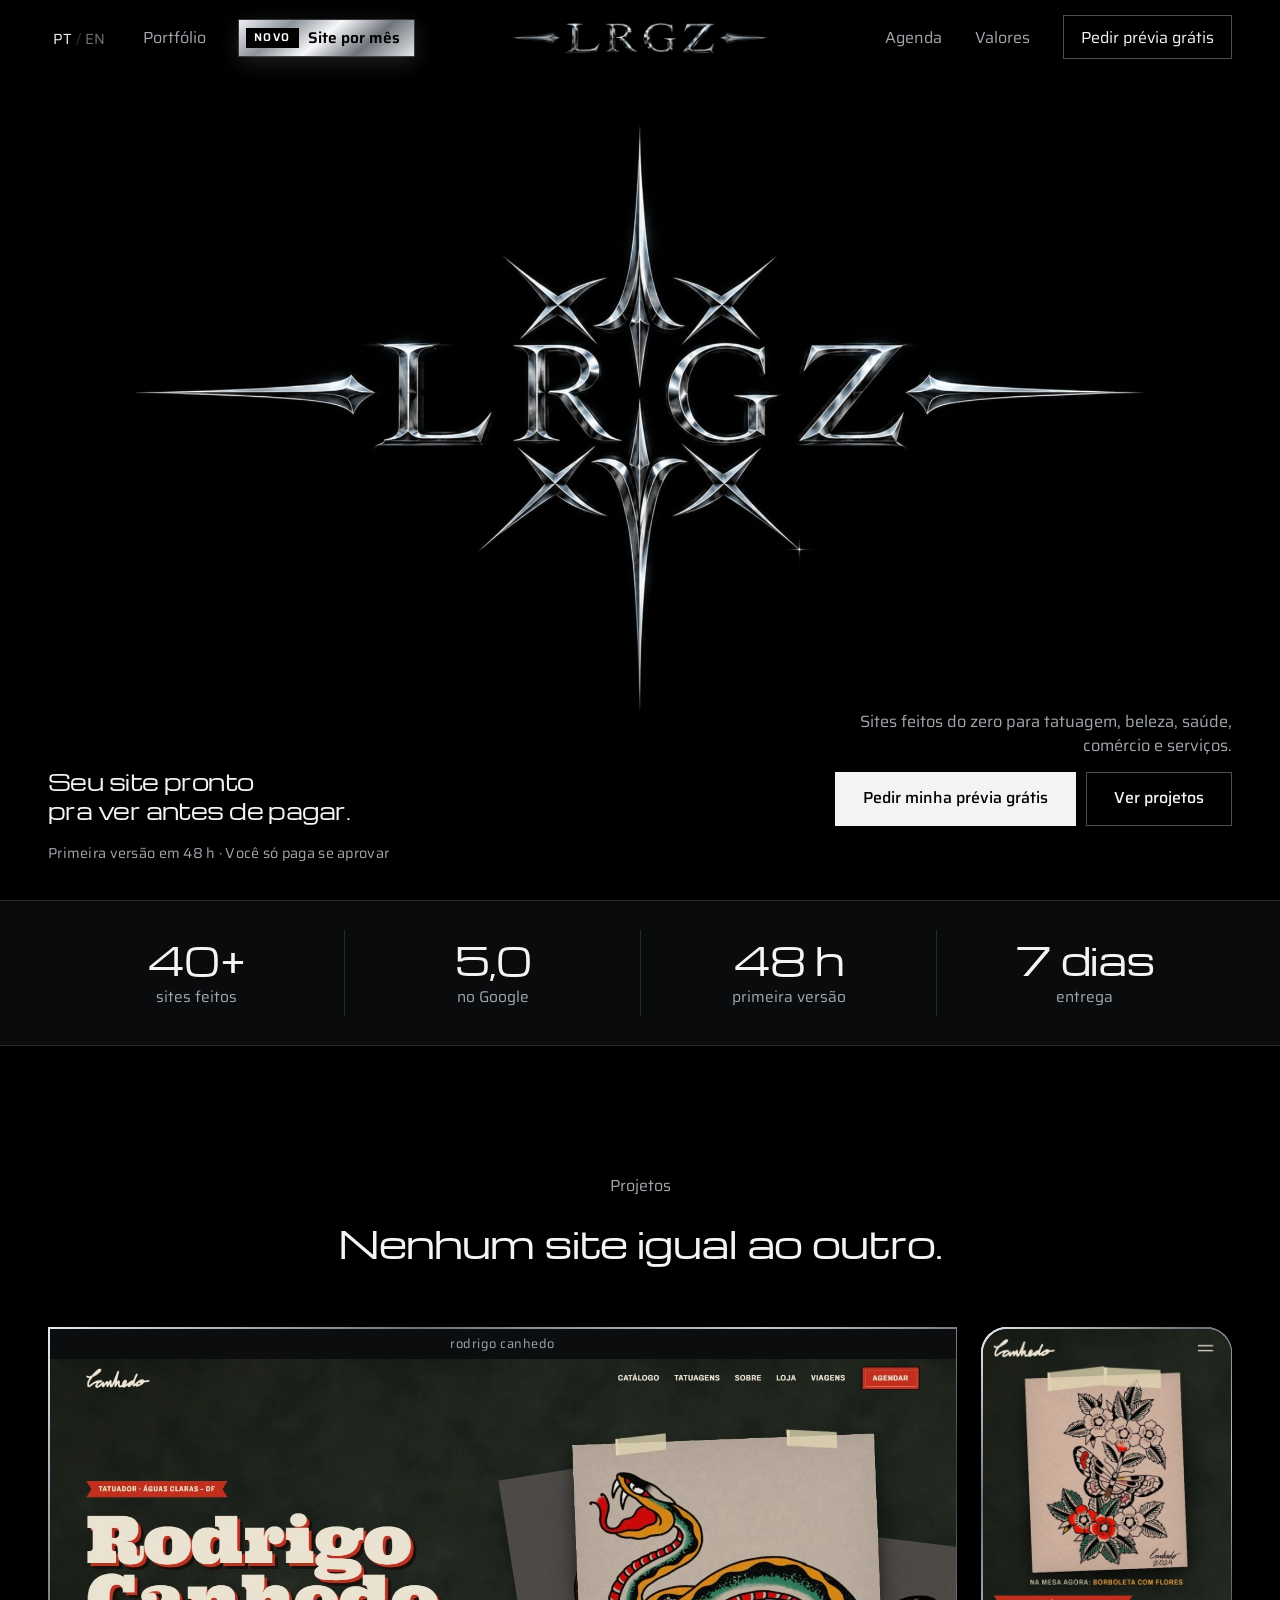
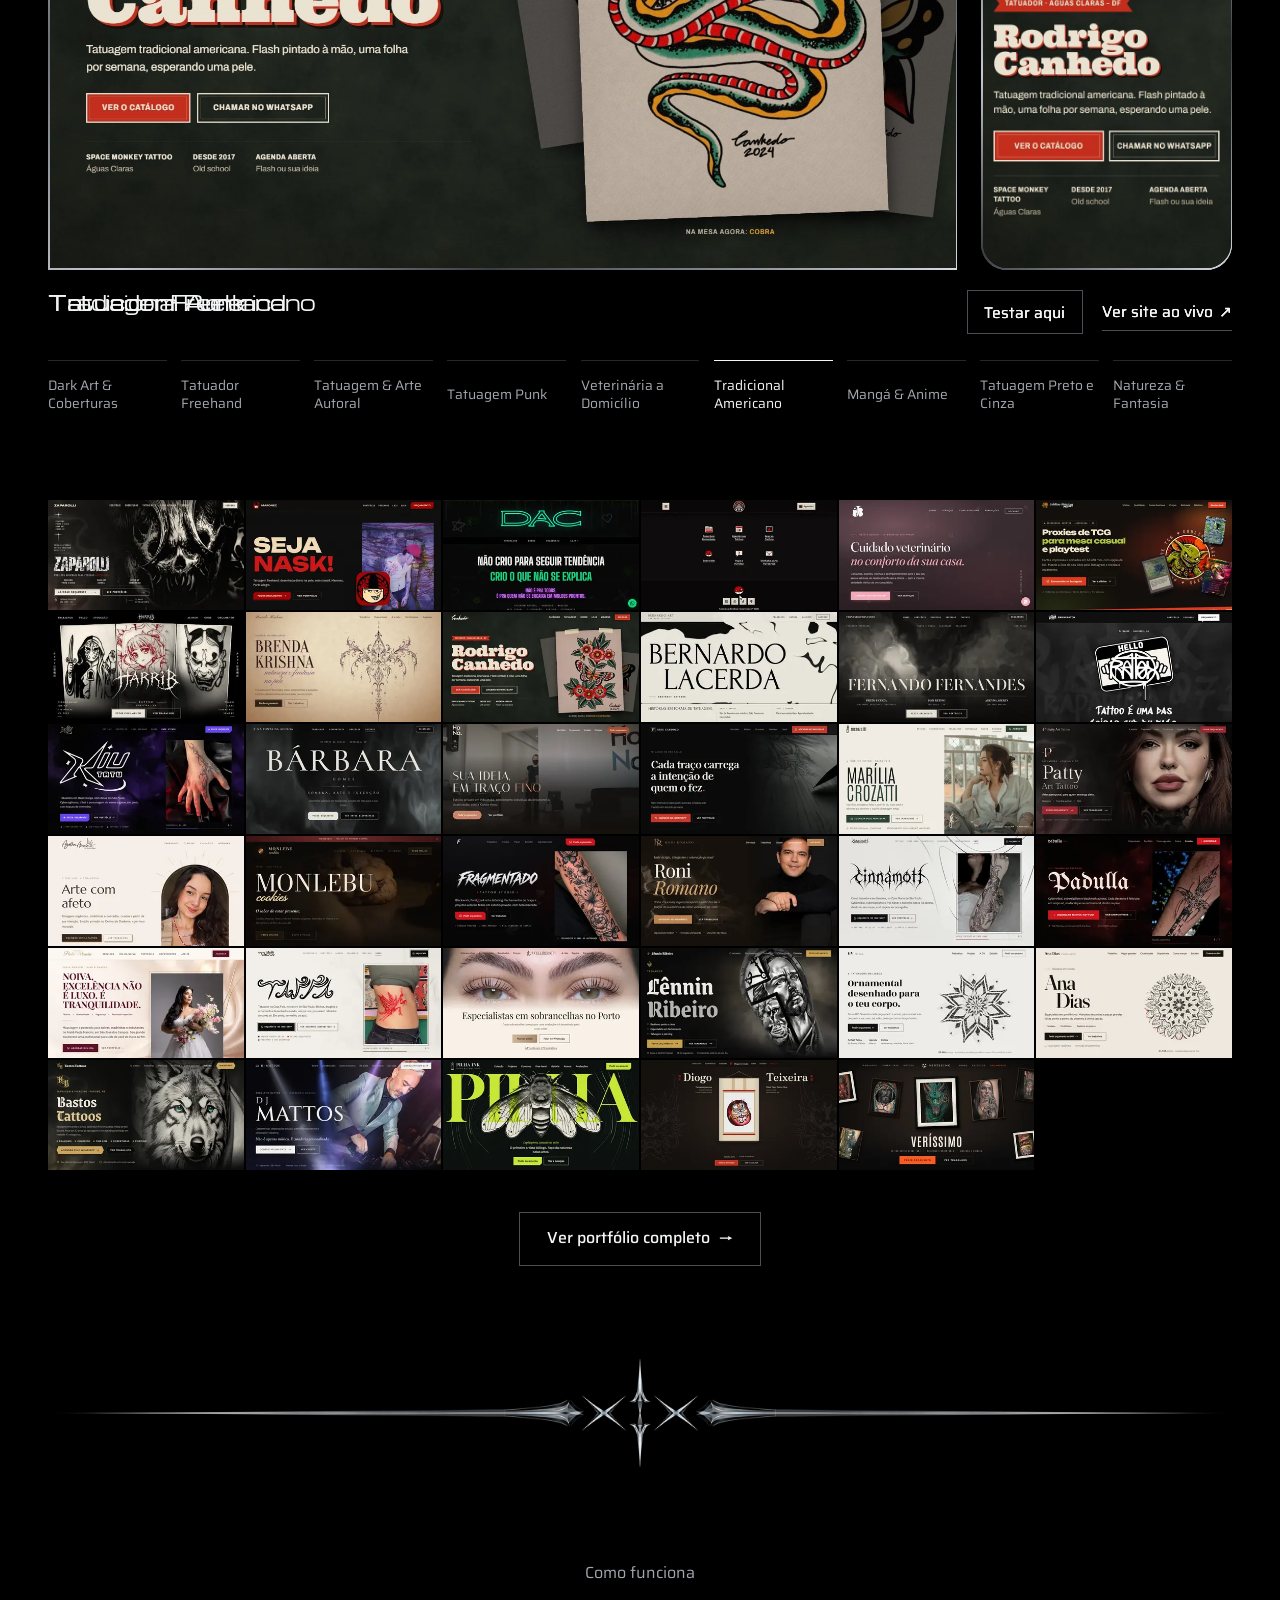
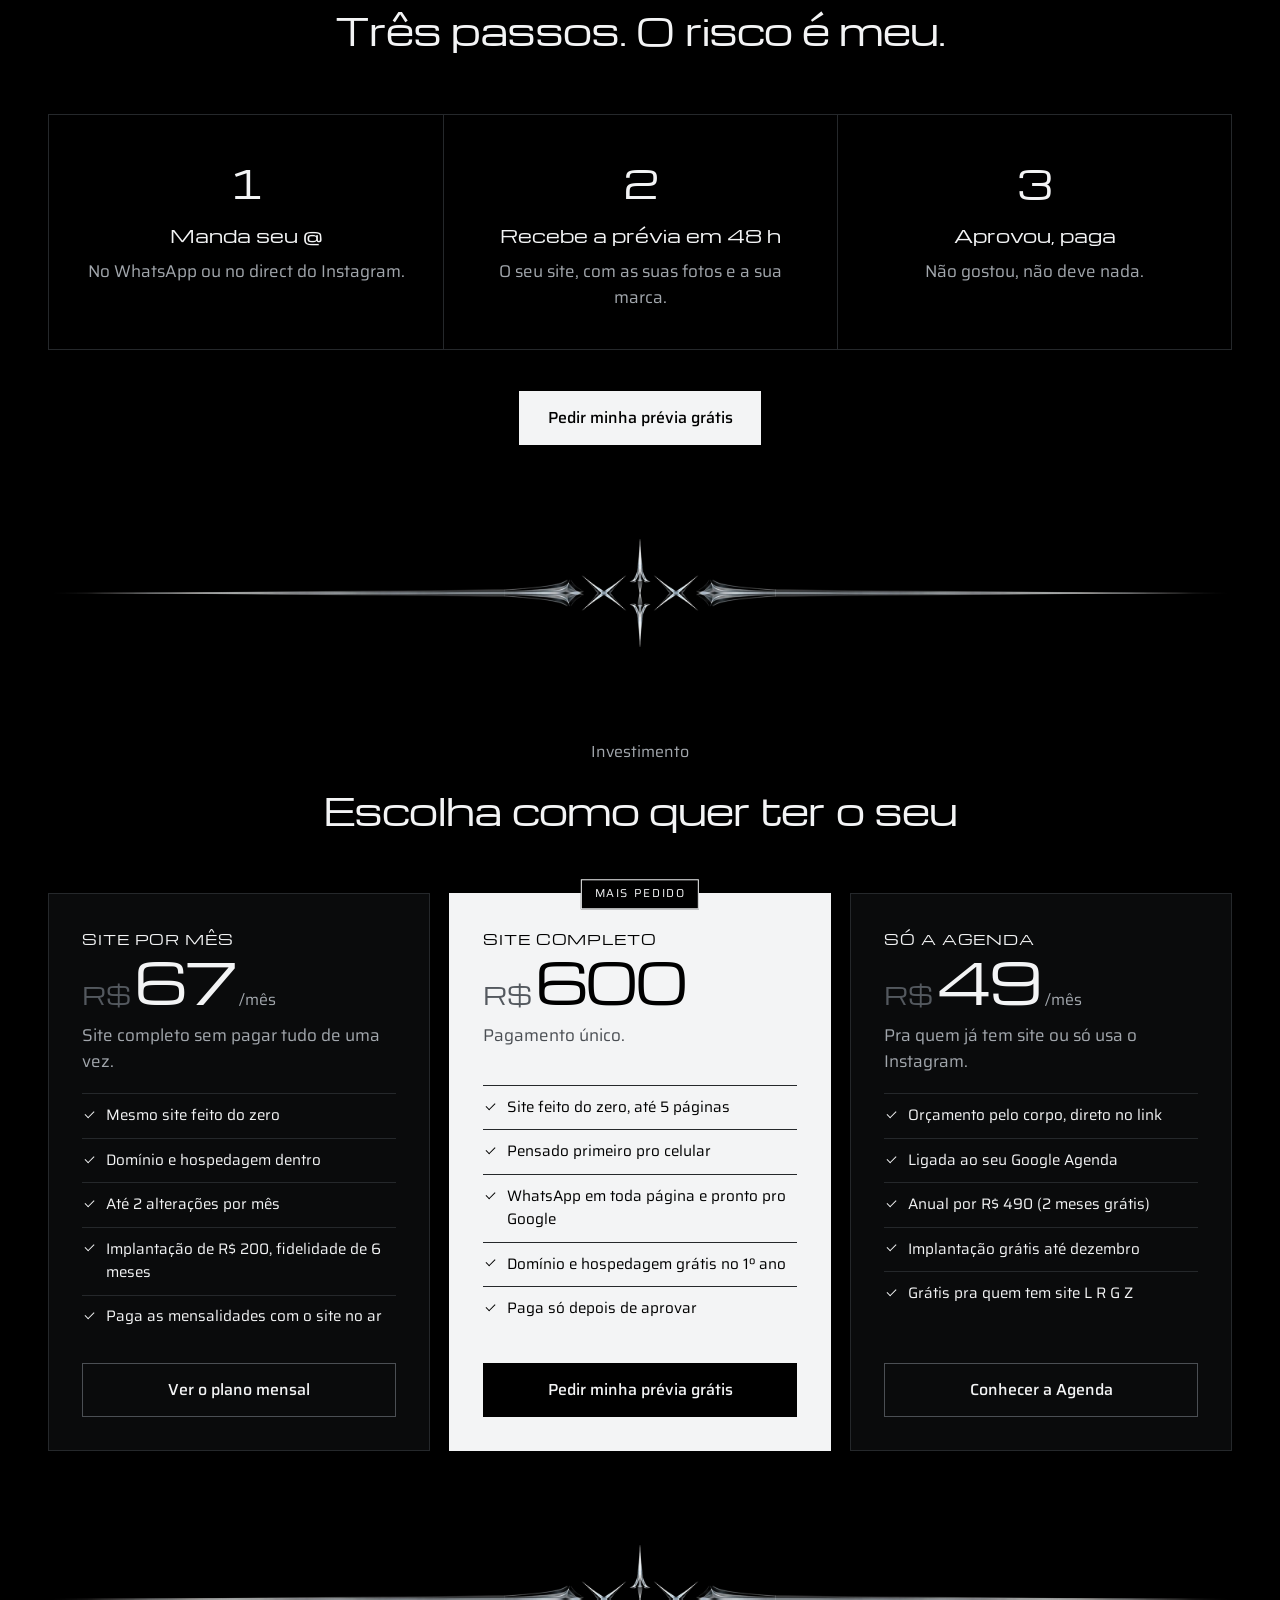
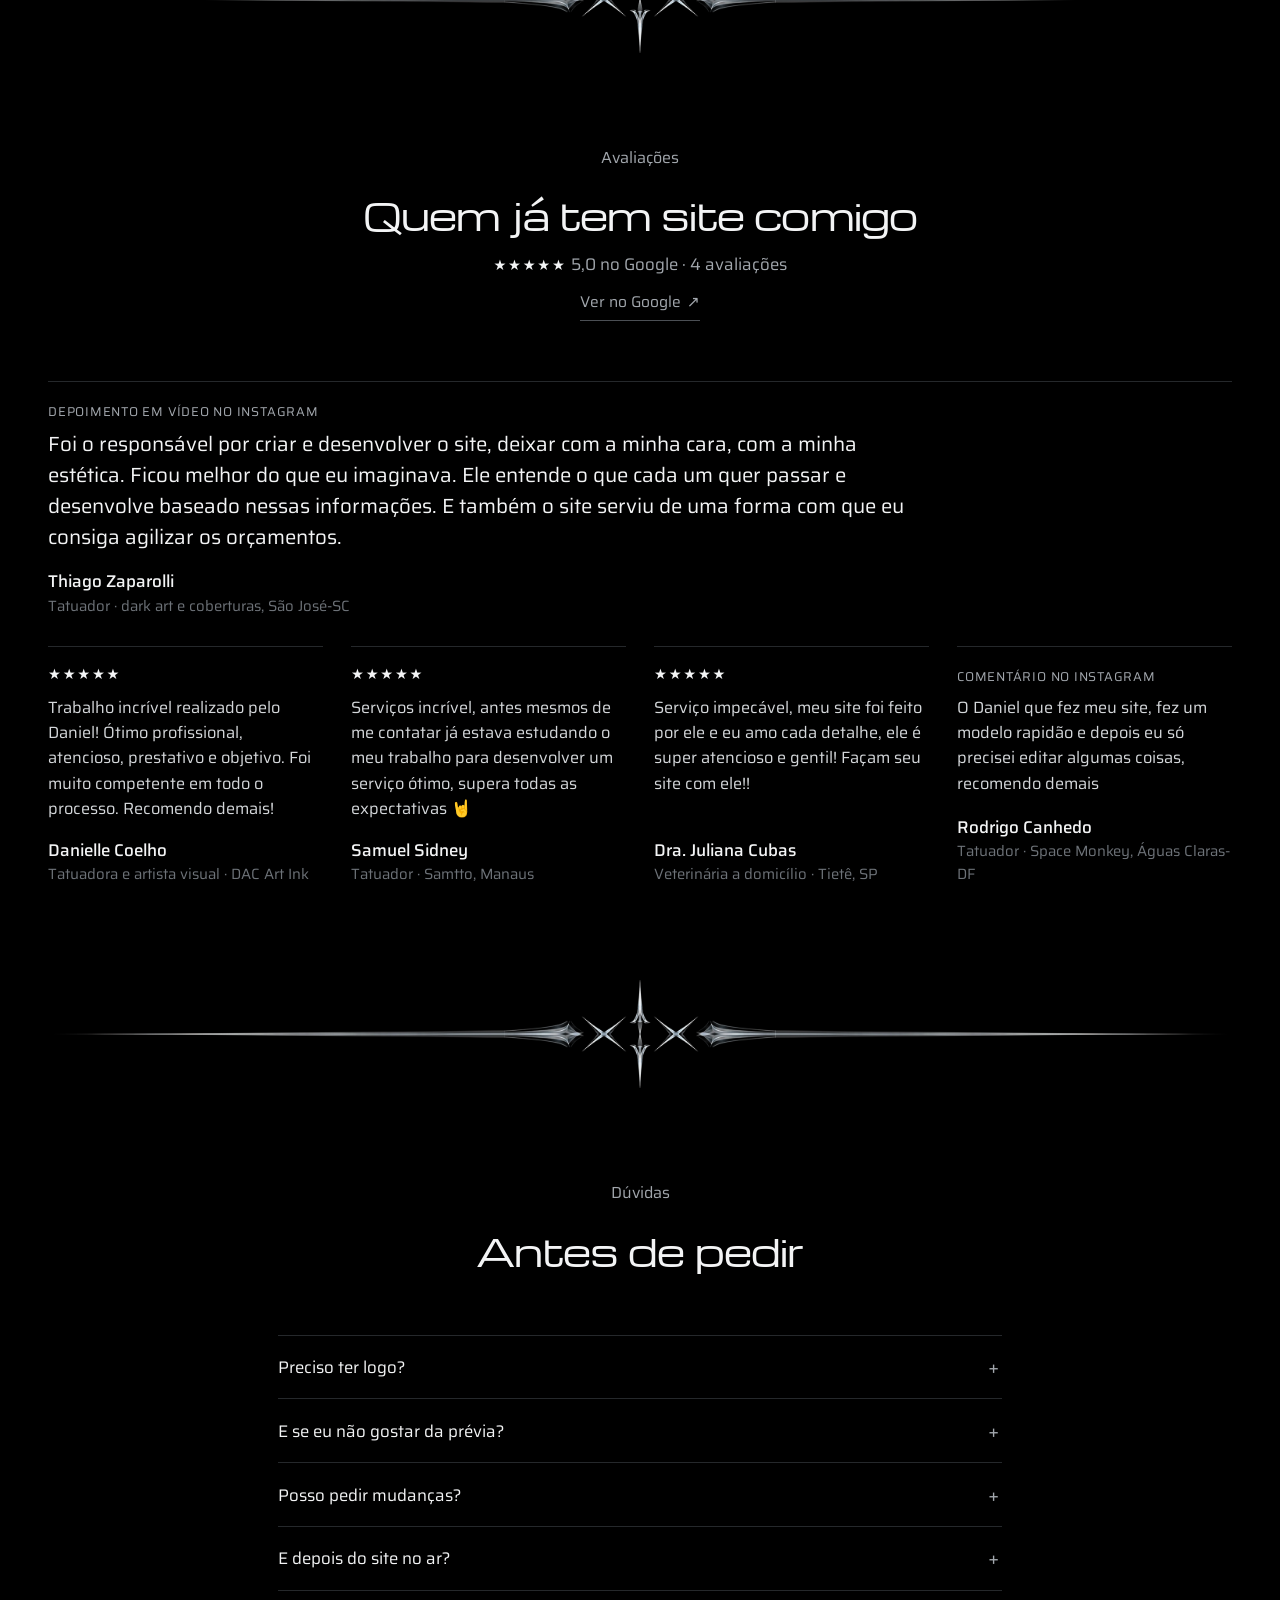
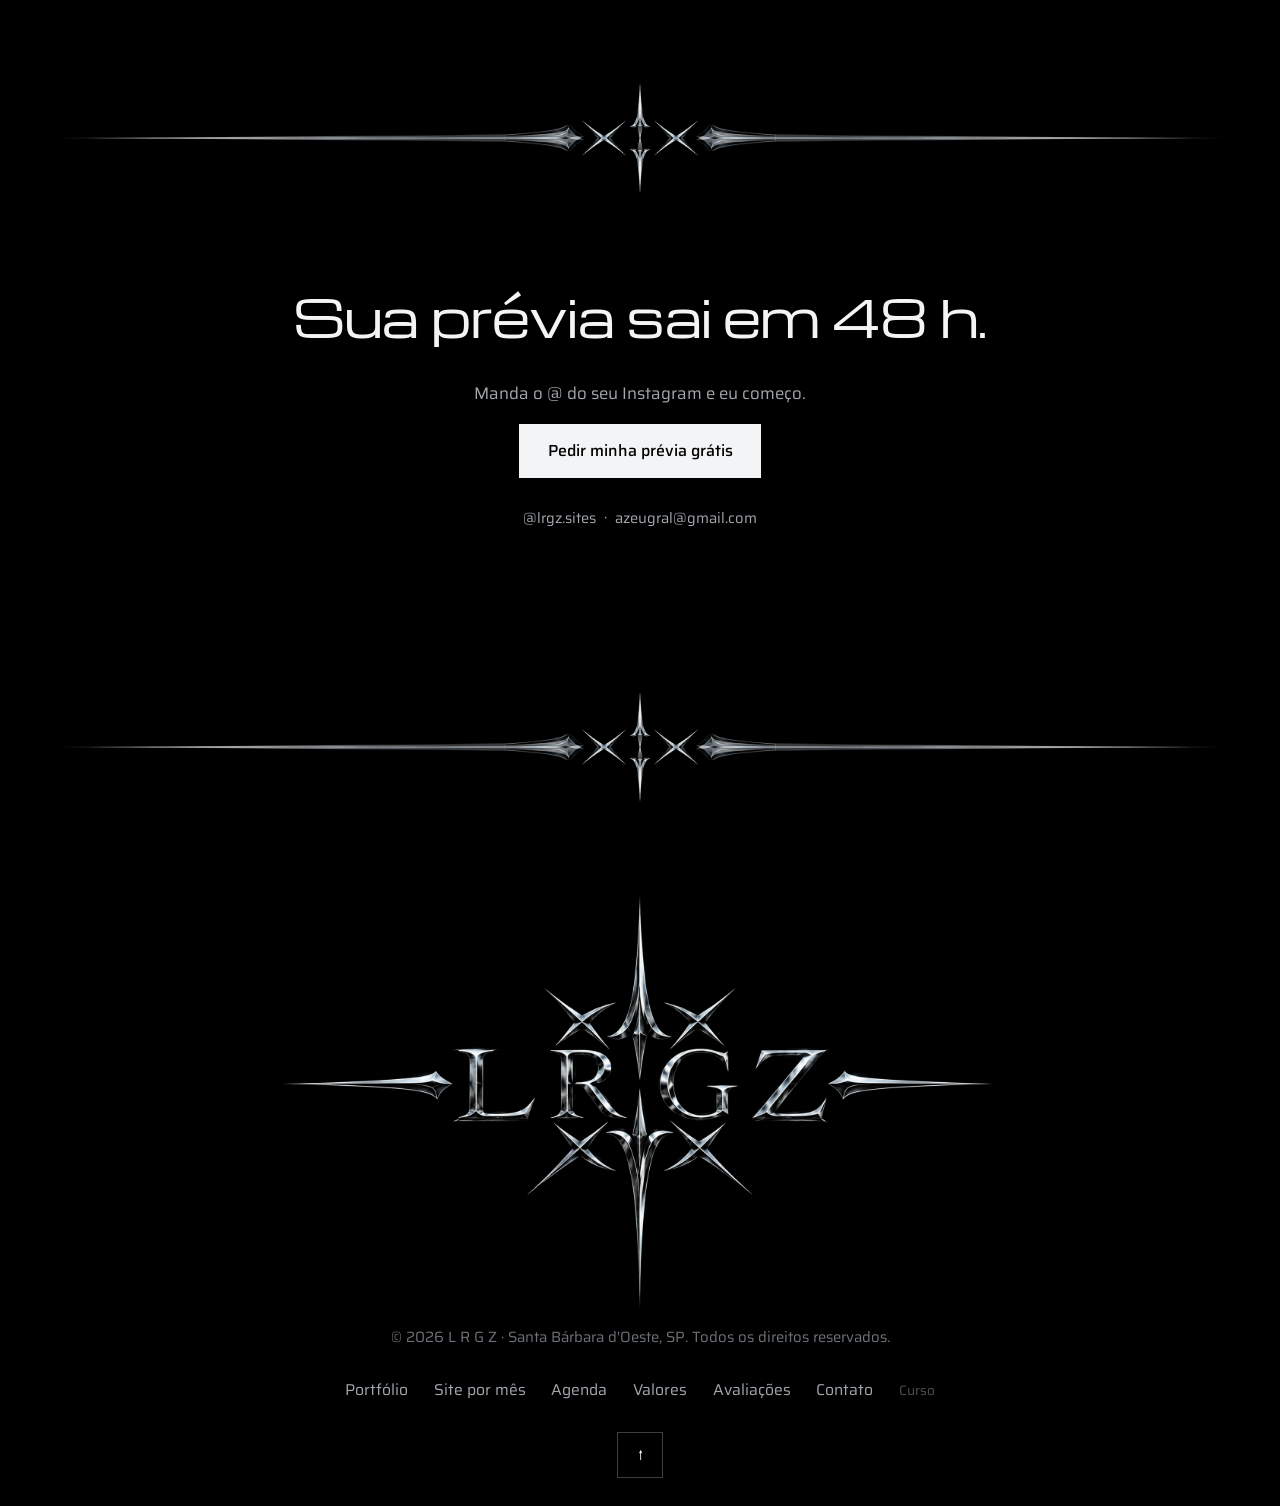
==== index.html @ 15dfafca "Avaliações: depoimento em vídeo do Zapa (texto) em destaque no topo Co-Authored-By: Claude Opus 5.5 " ====
<!DOCTYPE html>
<html lang="pt-BR">
<head>
<meta charset="UTF-8">
<meta name="viewport" content="width=device-width, initial-scale=1, viewport-fit=cover">
<title>Criação de Sites Profissionais e Landing Pages | LRGZ</title>
<meta name="description" content="Criação de sites feitos do zero, com design autoral: domínio .com.br no seu nome, primeira versão em 48 horas e entrega em até 7 dias. A partir de R$ 600.">
<meta name="theme-color" content="#000000">
<link rel="icon" href="favicon.ico?v=3" sizes="any">
<link rel="icon" type="image/png" sizes="96x96" href="favicon-96.png?v=3">
<link rel="icon" type="image/png" sizes="192x192" href="favicon-192.png?v=3">
<link rel="icon" type="image/png" sizes="512x512" href="favicon-512.png?v=3">
<link rel="apple-touch-icon" sizes="180x180" href="apple-touch-icon.png?v=3">
<link rel="manifest" href="site.webmanifest">
<link rel="canonical" href="https://lrgz.com.br/">
<meta property="og:type" content="website">
<meta property="og:url" content="https://lrgz.com.br/">
<meta property="og:site_name" content="LRGZ">
<meta property="og:title" content="Criação de Sites Profissionais e Landing Pages | LRGZ">
<meta property="og:description" content="Criação de sites feitos do zero, com design autoral: domínio .com.br no seu nome, primeira versão em 48 horas e entrega em até 7 dias. A partir de R$ 600.">
<meta property="og:image" content="https://lrgz.com.br/og-lrgz.png">
<meta property="og:image:width" content="1200">
<meta property="og:image:height" content="630">
<meta property="og:locale" content="pt_BR">
<meta name="twitter:card" content="summary_large_image">
<meta name="twitter:image" content="https://lrgz.com.br/og-lrgz.png">
<script type="application/ld+json">
{
 "@context": "https://schema.org",
 "@graph": [
  {
   "@type": "WebSite",
   "@id": "https://lrgz.com.br/#website",
   "url": "https://lrgz.com.br/",
   "name": "LRGZ",
   "alternateName": [
    "L R G Z",
    "lrgz.com.br"
   ],
   "inLanguage": "pt-BR",
   "publisher": {
    "@id": "https://lrgz.com.br/#estudio"
   }
  },
  {
   "@type": "ProfessionalService",
   "@id": "https://lrgz.com.br/#estudio",
   "name": "LRGZ",
   "alternateName": "L R G Z",
   "description": "Criação de sites feitos do zero, com design autoral: domínio .com.br no seu nome, primeira versão em 48 horas e entrega em até 7 dias. A partir de R$ 600.",
   "url": "https://lrgz.com.br/",
   "logo": "https://lrgz.com.br/favicon-512.png",
   "image": "https://lrgz.com.br/og-lrgz.png",
   "telephone": "+55 19 98442-8872",
   "email": "azeugral@gmail.com",
   "priceRange": "A partir de R$ 600",
   "address": {
    "@type": "PostalAddress",
    "streetAddress": "R. Paulo de Moraes, 88 - Centro",
    "addressLocality": "Santa Bárbara d'Oeste",
    "addressRegion": "SP",
    "postalCode": "13450-036",
    "addressCountry": "BR"
   },
   "areaServed": [
    {
     "@type": "Country",
     "name": "Brasil"
    },
    {
     "@type": "Country",
     "name": "Portugal"
    }
   ],
   "sameAs": [
    "https://www.instagram.com/lrgz.sites/"
   ],
   "knowsAbout": [
    "Criação de sites",
    "Landing page",
    "Site institucional",
    "Identidade visual digital",
    "SEO local"
   ],
   "makesOffer": {
    "@type": "Offer",
    "name": "Site profissional (até 5 páginas) ou landing page",
    "priceCurrency": "BRL",
    "price": "600",
    "priceSpecification": {
     "@type": "PriceSpecification",
     "minPrice": "600",
     "priceCurrency": "BRL"
    },
    "url": "https://lrgz.com.br/#investimento"
   },
   "hasOfferCatalog": {
    "@type": "OfferCatalog",
    "name": "Formas de contratar",
    "itemListElement": [
     {"@type": "Offer", "name": "Site por mensalidade", "priceCurrency": "BRL", "price": "67",
      "priceSpecification": {"@type": "UnitPriceSpecification", "price": "67", "priceCurrency": "BRL", "unitText": "mês"},
      "url": "https://lrgz.com.br/mensal"},
     {"@type": "Offer", "name": "L R G Z Agenda", "priceCurrency": "BRL", "price": "49",
      "priceSpecification": {"@type": "UnitPriceSpecification", "price": "49", "priceCurrency": "BRL", "unitText": "mês"},
      "url": "https://lrgz.com.br/agenda"}
    ]
   }
  }
 ]
}
</script>
<link rel="preconnect" href="https://fonts.googleapis.com">
<link rel="preconnect" href="https://fonts.gstatic.com" crossorigin>
<link href="https://fonts.googleapis.com/css2?family=Michroma&family=Saira:wght@300..600&display=swap" rel="stylesheet">
<script>document.documentElement.classList.add('js');if(Date.now()<Date.parse('2026-12-02T00:00:00-03:00'))document.documentElement.classList.add('bf');</script>
<link rel="preload" as="image" href="assets/marca/sigilo-quadro-poster.jpg?v=4" media="(min-width:700px) and (max-width:999px)">
<link rel="stylesheet" href="assets/lrgz.css?v=33">
</head>
<body>


<!-- Black Friday: some sozinha em 01/12 (ver o script no head e .bf-only no CSS) -->
<a class="bf-faixa bf-only" href="#investimento">
  <b>Black Friday</b>
  <span>de R$ 1.500 por a partir de R$ 600 até 01/12</span>
  <em>Ver oferta</em>
</a>
<nav class="nav" id="nav">
  <div class="container">
    <ul class="nav-links nav-links--esq">
      <li><button class="lang-toggle" type="button" aria-label="Switch to English"><span data-l-pt>PT</span><span class="sep">/</span><span data-l-en>EN</span></button></li>
      <li><a href="/portfolio">Portfólio</a></li>
      <li><a href="/mensal" class="nav-novo"><b>Novo</b><span>Site por mês</span></a></li>
    </ul>
    <a href="#home" class="nav-logo" aria-label="L R G Z — página inicial">
      <img src="assets/marca/logo-leitura.webp?v=1" alt="L R G Z" width="1124" height="144" decoding="async">
    </a>
    <ul class="nav-links nav-links--dir">
      <li><a href="/agenda">Agenda</a></li>
      <li><a href="#investimento">Valores</a></li>
      <li><a href="https://wa.me/5519984428872?text=Oi%20Daniel%2C%20quero%20uma%20pr%C3%A9via%20gr%C3%A1tis%20do%20meu%20site.%20Meu%20%40%20%C3%A9%3A%20" target="_blank" rel="noopener" class="nav-cta nav-cta--destaque">Pedir prévia grátis</a></li>
    </ul>
    <div class="nav-actions">
      <button class="lang-toggle lang-toggle--nav" type="button" aria-label="Switch to English"><span data-l-pt>PT</span><span class="sep">/</span><span data-l-en>EN</span></button>
      <button class="nav-burger" id="burger" aria-label="Abrir menu" aria-expanded="false">
        <span></span><span></span>
      </button>
    </div>
  </div>
</nav>

<div class="mobile-menu" id="mobileMenu">
  <a href="https://wa.me/5519984428872?text=Oi%20Daniel%2C%20quero%20uma%20pr%C3%A9via%20gr%C3%A1tis%20do%20meu%20site.%20Meu%20%40%20%C3%A9%3A%20" target="_blank" rel="noopener" class="menu-destaque">Pedir prévia grátis</a>
  <a href="/mensal" class="menu-novo"><b>Novo</b><span>Site por R$ 67/mês</span></a>
  <a href="/agenda">L R G Z Agenda</a>
  <a href="/portfolio">Portfólio</a>
  <a href="#processo">Como funciona</a>
  <a href="#depoimentos">Avaliações</a>
  <a href="#investimento">Valores</a>
  <a href="#duvidas">Dúvidas</a>
  <button class="lang-toggle" type="button" aria-label="Switch to English"><span data-l-pt>PT</span><span class="sep">/</span><span data-l-en>EN</span></button>
</div>

<main>

  <!-- ============ HERO ============
       A logo oficial. Computador: shader (assets/cromo.js).
       Celular: dois MP4 gravados do mesmo shader, a formacao e depois o laco. -->
  <section class="hero" id="home">
    <div class="hero-cena" aria-hidden="true">
      <div class="sigilo" id="sigilo">
        <picture>
          <source media="(min-width:700px) and (max-width:999px), (max-height:600px), (orientation:landscape) and (max-width:999px)" srcset="assets/marca/sigilo-quadro-poster.jpg?v=4">
          <img id="sigiloPoster" src="assets/marca/sigilo-largo-poster.jpg?v=4" alt="" width="1920" height="1080" decoding="async">
        </picture>
        <canvas id="sigiloCanvas" width="1920" height="1080"></canvas>
        <video id="sigiloForma" muted playsinline preload="none"></video>
        <video id="sigiloLaco" muted playsinline loop preload="none"></video>
      </div>
    </div>
    <div class="hero-txt" id="heroTxt">
        <h1 class="hero-frase" style="--i:0"><span>Seu site pronto</span> <span>pra ver antes de pagar.</span></h1>
        <p class="hero-lead" style="--i:1">Sites feitos do zero para tatuagem, beleza, saúde, comércio e serviços.<span class="bf-only"> Novembro: de <s>R$ 1.500</s> por <b>a partir de R$ 600</b> até 01/12.</span></p>
        <div class="hero-ctas" style="--i:2">
          <a href="https://wa.me/5519984428872?text=Oi%20Daniel%2C%20quero%20uma%20pr%C3%A9via%20gr%C3%A1tis%20do%20meu%20site.%20Meu%20%40%20%C3%A9%3A%20" target="_blank" rel="noopener" class="btn">Pedir minha prévia grátis</a>
          <a href="#projetos" class="btn btn-outline">Ver projetos</a>
        </div>
        <p class="hero-garantia" style="--i:3">Primeira versão em 48 h · Você só paga se aprovar</p>
    </div>
  </section>

  <section class="faixa-prova" aria-label="Números">
    <div class="container">
      <ul class="numeros numeros--4">
        <li><b>40+</b><span>sites feitos</span></li>
        <li><b>5,0</b><span>no Google</span></li>
        <li><b>48 h</b><span>primeira versão</span></li>
        <li><b>7 dias</b><span>entrega</span></li>
      </ul>
    </div>
  </section>

  <!-- ============ PORTFÓLIO ============ -->
  <section class="section" id="projetos">
    <div class="container">
      <div class="section-head centro">
        <p class="eyebrow">Projetos</p>
        <h2 class="section-title">Nenhum site igual ao outro.</h2>
      </div>

      <!-- ===================================================================
           PORTFÓLIO — 3 por fileira; a ordem dos <article> é a ordem no site.
           Os vídeos em mockups/ são gerados: rolagem da home inteira de cada
           site, gravada quadro a quadro em 1280x720 e salva em 960x540.
           Capa = primeiro quadro, em posters/poster-<slug>.jpg.
           =================================================================== -->
      <div class="vitrine" id="vitrine">
      <div class="portfolio-grid trilho">

        <!-- 04b · Thiago Zaparolli — dark art e coberturas, São José/SC (thiagozaparolli.com.br) -->
        <article class="case-card">
          <div class="case-frame"><span></span><span></span><span></span> </div>
          <div class="case-preview apresenta">
            <div class="janela"><div class="janela-barra"><span>thiagozaparolli.com.br</span></div><div class="janela-tela"><video class="site-video" muted loop playsinline preload="none" data-poster="posters/vitrine/zaparolli-pc.jpg" data-lazy-video><source src="mockups/vitrine/zaparolli-pc.mp4" type="video/mp4"></video></div></div>
            <div class="celular"><div class="celular-tela"><video class="site-video" muted loop playsinline preload="none" data-poster="posters/vitrine/zaparolli-cel.jpg" data-lazy-video><source src="mockups/vitrine/zaparolli-cel.mp4" type="video/mp4"></video></div></div>
          </div>
          <div class="case-body">
            <p class="tag">Site Profissional · Direção de arte</p>
            <h3>Dark Art &amp; Coberturas</h3>
            <div class="case-actions">
              <button type="button" class="case-try" data-demo="https://thiagozaparolli.com.br">Testar aqui</button>
              <a class="case-live" href="https://thiagozaparolli.com.br" target="_blank" rel="noopener">Ver site ao vivo <span class="ar">↗</span></a>
            </div>
          </div>
        </article>

        <!-- 02 · Maronez — tatuador freehand, Porto Alegre/RS -->
        <article class="case-card">
          <div class="case-frame"><span></span><span></span><span></span> </div>
          <div class="case-preview apresenta">
            <div class="janela"><div class="janela-barra"><span>maronez.com.br</span></div><div class="janela-tela"><video class="site-video" muted loop playsinline preload="none" data-poster="posters/vitrine/maronez-pc.jpg" data-lazy-video><source src="mockups/vitrine/maronez-pc.mp4" type="video/mp4"></video></div></div>
            <div class="celular"><div class="celular-tela"><video class="site-video" muted loop playsinline preload="none" data-poster="posters/vitrine/maronez-cel.jpg" data-lazy-video><source src="mockups/vitrine/maronez-cel.mp4" type="video/mp4"></video></div></div>
          </div>
<div class="case-body">
            <p class="tag">Site Profissional · Direção de arte</p>
            <h3>Tatuador Freehand</h3>
            <div class="case-actions">
              <button type="button" class="case-try" data-demo="https://maronez.com.br">Testar aqui</button>
              <a class="case-live" href="https://maronez.com.br" target="_blank" rel="noopener">Ver site ao vivo <span class="ar">↗</span></a>
            </div>
          </div>
        </article>

        <!-- 03 · DAC Art Ink — tatuagem e arte autoral, São José dos Campos/SP -->
        <article class="case-card">
          <div class="case-frame"><span></span><span></span><span></span> </div>
          <div class="case-preview apresenta">
            <div class="janela"><div class="janela-barra"><span>dacartink.com</span></div><div class="janela-tela"><video class="site-video" muted loop playsinline preload="none" data-poster="posters/vitrine/dac-pc.jpg" data-lazy-video><source src="mockups/vitrine/dac-pc.mp4" type="video/mp4"></video></div></div>
            <div class="celular"><div class="celular-tela"><video class="site-video" muted loop playsinline preload="none" data-poster="posters/vitrine/dac-cel.jpg" data-lazy-video><source src="mockups/vitrine/dac-cel.mp4" type="video/mp4"></video></div></div>
          </div>
<div class="case-body">
            <p class="tag">Site Profissional · Direção de arte</p>
            <h3>Tatuagem &amp; Arte Autoral</h3>
            <div class="case-actions">
              <button type="button" class="case-try" data-demo="https://dacartink.com">Testar aqui</button>
              <a class="case-live" href="https://dacartink.com" target="_blank" rel="noopener">Ver site ao vivo <span class="ar">↗</span></a>
            </div>
          </div>
        </article>

        <!-- 04 · Samtto — tatupunk, Manaus/AM (samtto.com.br; mockup = tour, ver samtto_tour.py) -->
        <article class="case-card">
          <div class="case-frame"><span></span><span></span><span></span> </div>
          <div class="case-preview apresenta">
            <div class="janela"><div class="janela-barra"><span>samtto.com.br</span></div><div class="janela-tela"><video class="site-video" muted loop playsinline preload="none" data-poster="posters/vitrine/samtto-pc.jpg" data-lazy-video><source src="mockups/vitrine/samtto-pc.mp4" type="video/mp4"></video></div></div>
            <div class="celular"><div class="celular-tela"><video class="site-video" muted loop playsinline preload="none" data-poster="posters/vitrine/samtto-cel.jpg" data-lazy-video><source src="mockups/vitrine/samtto-cel.mp4" type="video/mp4"></video></div></div>
          </div>
          <div class="case-body">
            <p class="tag">Site Profissional · Direção de arte</p>
            <h3>Tatuagem Punk</h3>
            <div class="case-actions">
              <button type="button" class="case-try" data-demo="https://samtto.com.br">Testar aqui</button>
              <a class="case-live" href="https://samtto.com.br" target="_blank" rel="noopener">Ver site ao vivo <span class="ar">↗</span></a>
            </div>
          </div>
        </article>
        <!-- 01 · Dra. Juliana Cubas — veterinária a domicílio, Tietê/SP -->
        <article class="case-card">
          <div class="case-frame"><span></span><span></span><span></span> </div>
          <div class="case-preview apresenta">
            <div class="janela"><div class="janela-barra"><span>julianacubasvet.com.br</span></div><div class="janela-tela"><video class="site-video" muted loop playsinline preload="none" data-poster="posters/vitrine/juliana-cubas-pc.jpg" data-lazy-video><source src="mockups/vitrine/juliana-cubas-pc.mp4" type="video/mp4"></video></div></div>
            <div class="celular"><div class="celular-tela"><video class="site-video" muted loop playsinline preload="none" data-poster="posters/vitrine/juliana-cubas-cel.jpg" data-lazy-video><source src="mockups/vitrine/juliana-cubas-cel.mp4" type="video/mp4"></video></div></div>
          </div>
<div class="case-body">
            <p class="tag">Site Profissional · Identidade visual</p>
            <h3>Veterinária a Domicílio</h3>
            <div class="case-actions">
              <button type="button" class="case-try" data-demo="https://julianacubasvet.com.br">Testar aqui</button>
              <a class="case-live" href="https://julianacubasvet.com.br" target="_blank" rel="noopener">Ver site ao vivo <span class="ar">↗</span></a>
            </div>
          </div>
        </article>

        <!-- 04c · Goblins Mágicos Proxys — proxies de Magic, Americana/SP (goblinsmagicos.com.br) -->
        <article class="case-card">
          <div class="case-frame"><span></span><span></span><span></span> </div>
          <div class="case-preview apresenta">
            <div class="janela"><div class="janela-barra"><span>rodrigo canhedo</span></div><div class="janela-tela"><video class="site-video" muted loop playsinline preload="none" data-poster="posters/vitrine/rodrigo-pc.jpg" data-lazy-video><source src="mockups/vitrine/rodrigo-pc.mp4" type="video/mp4"></video></div></div>
            <div class="celular"><div class="celular-tela"><video class="site-video" muted loop playsinline preload="none" data-poster="posters/vitrine/rodrigo-cel.jpg" data-lazy-video><source src="mockups/vitrine/rodrigo-cel.mp4" type="video/mp4"></video></div></div>
          </div>
          <div class="case-body">
            <p class="tag">Site Profissional · Direção de arte</p>
            <h3>Tradicional Americano</h3>
            <div class="case-actions">
              <button type="button" class="case-try" data-demo="https://azeugral.github.io/rodrigo-canhedo/">Testar aqui</button>
              <a class="case-live" href="https://azeugral.github.io/rodrigo-canhedo/" target="_blank" rel="noopener">Ver site ao vivo <span class="ar">↗</span></a>
            </div>
          </div>
        </article>

        <!-- 05 · Bernardo Art — tatuagem abstrata -->
        <article class="case-card">
          <div class="case-frame"><span></span><span></span><span></span> </div>
          <div class="case-preview apresenta">
            <div class="janela"><div class="janela-barra"><span>harrib tattoo</span></div><div class="janela-tela"><video class="site-video" muted loop playsinline preload="none" data-poster="posters/vitrine/harrib-pc.jpg" data-lazy-video><source src="mockups/vitrine/harrib-pc.mp4" type="video/mp4"></video></div></div>
            <div class="celular"><div class="celular-tela"><video class="site-video" muted loop playsinline preload="none" data-poster="posters/vitrine/harrib-cel.jpg" data-lazy-video><source src="mockups/vitrine/harrib-cel.mp4" type="video/mp4"></video></div></div>
          </div>
          <div class="case-body">
            <p class="tag">Site Profissional · Direção de arte</p>
            <h3>Mangá &amp; Anime</h3>
            <div class="case-actions">
              <button type="button" class="case-try" data-demo="https://azeugral.github.io/harrib-tattoo/">Testar aqui</button>
              <a class="case-live" href="https://azeugral.github.io/harrib-tattoo/" target="_blank" rel="noopener">Ver site ao vivo <span class="ar">↗</span></a>
            </div>
          </div>
        </article>

        <!-- 06 · Fernando Fernandes — preto e cinza, Limão/SP -->
        <article class="case-card">
          <div class="case-frame"><span></span><span></span><span></span> </div>
          <div class="case-preview apresenta">
            <div class="janela"><div class="janela-barra"><span>fernando fernandes</span></div><div class="janela-tela"><video class="site-video" muted loop playsinline preload="none" data-poster="posters/vitrine/fernando-pc.jpg" data-lazy-video><source src="mockups/vitrine/fernando-pc.mp4" type="video/mp4"></video></div></div>
            <div class="celular"><div class="celular-tela"><video class="site-video" muted loop playsinline preload="none" data-poster="posters/vitrine/fernando-cel.jpg" data-lazy-video><source src="mockups/vitrine/fernando-cel.mp4" type="video/mp4"></video></div></div>
          </div>
          <div class="case-body">
            <p class="tag">Site Profissional · Direção de arte</p>
            <h3>Tatuagem Preto e Cinza</h3>
            <div class="case-actions">
              <button type="button" class="case-try" data-demo="https://azeugral.github.io/fernando-fernandes/">Testar aqui</button>
              <a class="case-live" href="https://azeugral.github.io/fernando-fernandes/" target="_blank" rel="noopener">Ver site ao vivo <span class="ar">↗</span></a>
            </div>
          </div>
        </article>

        <!-- 07 · Erick Ratox — tribal e freehand, Salvador/BA -->
        <article class="case-card">
          <div class="case-frame"><span></span><span></span><span></span> </div>
          <div class="case-preview apresenta">
            <div class="janela"><div class="janela-barra"><span>brenda krishna</span></div><div class="janela-tela"><video class="site-video" muted loop playsinline preload="none" data-poster="posters/vitrine/brenda-pc.jpg" data-lazy-video><source src="mockups/vitrine/brenda-pc.mp4" type="video/mp4"></video></div></div>
            <div class="celular"><div class="celular-tela"><video class="site-video" muted loop playsinline preload="none" data-poster="posters/vitrine/brenda-cel.jpg" data-lazy-video><source src="mockups/vitrine/brenda-cel.mp4" type="video/mp4"></video></div></div>
          </div>
          <div class="case-body">
            <p class="tag">Site Profissional · Direção de arte</p>
            <h3>Natureza &amp; Fantasia</h3>
            <div class="case-actions">
              <button type="button" class="case-try" data-demo="https://azeugral.github.io/brenda-krishna/">Testar aqui</button>
              <a class="case-live" href="https://azeugral.github.io/brenda-krishna/" target="_blank" rel="noopener">Ver site ao vivo <span class="ar">↗</span></a>
            </div>
          </div>
        </article>

      </div>

      </div>
      <div class="parede" id="parede-grade">
        <a href="https://thiagozaparolli.com.br" target="_blank" rel="noopener" aria-label="Dark Art &amp; Coberturas"><img src="posters/mini/zaparolli.webp" alt="" width="384" height="216" loading="lazy" decoding="async"></a>
        <a href="https://maronez.com.br" target="_blank" rel="noopener" aria-label="Tatuador Freehand"><img src="posters/mini/maronez.webp" alt="" width="384" height="216" loading="lazy" decoding="async"></a>
        <a href="https://dacartink.com" target="_blank" rel="noopener" aria-label="Tatuagem &amp; Arte Autoral"><img src="posters/mini/dac.webp" alt="" width="384" height="216" loading="lazy" decoding="async"></a>
        <a href="https://samtto.com.br" target="_blank" rel="noopener" aria-label="Tatuagem Punk"><img src="posters/mini/samtto.webp" alt="" width="384" height="216" loading="lazy" decoding="async"></a>
        <a href="https://julianacubasvet.com.br" target="_blank" rel="noopener" aria-label="Veterinária a Domicílio"><img src="posters/mini/juliana-cubas.webp" alt="" width="384" height="216" loading="lazy" decoding="async"></a>
        <a href="https://goblinsmagicos.com.br" target="_blank" rel="noopener" aria-label="Proxies de Magic"><img src="posters/mini/goblins.webp" alt="" width="384" height="216" loading="lazy" decoding="async"></a>
        <a href="https://azeugral.github.io/harrib-tattoo/" target="_blank" rel="noopener" aria-label="Mangá &amp; Anime"><img src="posters/mini/harrib.webp" alt="" width="384" height="216" loading="lazy" decoding="async"></a>
        <a href="https://azeugral.github.io/brenda-krishna/" target="_blank" rel="noopener" aria-label="Natureza &amp; Fantasia"><img src="posters/mini/brenda.webp" alt="" width="384" height="216" loading="lazy" decoding="async"></a>
        <a href="https://azeugral.github.io/rodrigo-canhedo/" target="_blank" rel="noopener" aria-label="Tradicional Americano"><img src="posters/mini/rodrigo.webp" alt="" width="384" height="216" loading="lazy" decoding="async"></a>
        <a href="https://azeugral.github.io/bernardo-art/" target="_blank" rel="noopener" aria-label="Tatuagem Abstrata"><img src="posters/mini/bernardo.webp" alt="" width="384" height="216" loading="lazy" decoding="async"></a>
        <a href="https://azeugral.github.io/fernando-fernandes/" target="_blank" rel="noopener" aria-label="Tatuagem Preto e Cinza"><img src="posters/mini/fernando.webp" alt="" width="384" height="216" loading="lazy" decoding="async"></a>
        <a href="https://azeugral.github.io/erick-ratox/" target="_blank" rel="noopener" aria-label="Tatuagem Tribal"><img src="posters/mini/erick-ratox.webp" alt="" width="384" height="216" loading="lazy" decoding="async"></a>
        <a href="https://azeugral.github.io/kiu-tatu/" target="_blank" rel="noopener" aria-label="Cybersigilismo &amp; Anime"><img src="posters/mini/kiu.webp" alt="" width="384" height="216" loading="lazy" decoding="async"></a>
        <a href="https://azeugral.github.io/na-ponta-da-agulha/" target="_blank" rel="noopener" aria-label="Blackwork Autoral"><img src="posters/mini/agulha.webp" alt="" width="384" height="216" loading="lazy" decoding="async"></a>
        <a href="https://azeugral.github.io/hono-ink/" target="_blank" rel="noopener" aria-label="Tatuadora Fine Line"><img src="posters/mini/hono.webp" alt="" width="384" height="216" loading="lazy" decoding="async"></a>
        <a href="https://azeugral.github.io/studio-eric-cardozo/" target="_blank" rel="noopener" aria-label="Tatuador Neo-oriental"><img src="posters/mini/eric.webp" alt="" width="384" height="216" loading="lazy" decoding="async"></a>
        <a href="https://azeugral.github.io/marilia-crozatti/" target="_blank" rel="noopener" aria-label="Fineline &amp; Energéticas"><img src="posters/mini/marilia.webp" alt="" width="384" height="216" loading="lazy" decoding="async"></a>
        <a href="https://azeugral.github.io/patty-art-tattoo/" target="_blank" rel="noopener" aria-label="Realismo &amp; Fine Line"><img src="posters/mini/patty.webp" alt="" width="384" height="216" loading="lazy" decoding="async"></a>
        <a href="https://azeugral.github.io/agatha-amorim/" target="_blank" rel="noopener" aria-label="Tatuagem Ornamental"><img src="posters/mini/agatha.webp" alt="" width="384" height="216" loading="lazy" decoding="async"></a>
        <a href="https://azeugral.github.io/Monlebu/" target="_blank" rel="noopener" aria-label="Cookies Artesanais"><img src="posters/mini/monlebu.webp" alt="" width="384" height="216" loading="lazy" decoding="async"></a>
        <a href="https://azeugral.github.io/fragmentado-tattoo/" target="_blank" rel="noopener" aria-label="Blackwork &amp; Floral"><img src="posters/mini/fragmentado.webp" alt="" width="384" height="216" loading="lazy" decoding="async"></a>
        <a href="https://azeugral.github.io/roni-romano/" target="_blank" rel="noopener" aria-label="Visagismo &amp; Hair Design"><img src="posters/mini/roni.webp" alt="" width="384" height="216" loading="lazy" decoding="async"></a>
        <a href="https://azeugral.github.io/cinnamott/" target="_blank" rel="noopener" aria-label="Cybertribal &amp; Free Hand"><img src="posters/mini/cinnamott.webp" alt="" width="384" height="216" loading="lazy" decoding="async"></a>
        <a href="https://azeugral.github.io/padulla-ink/" target="_blank" rel="noopener" aria-label="Cybertribal Gótico"><img src="posters/mini/padulla.webp" alt="" width="384" height="216" loading="lazy" decoding="async"></a>
        <a href="https://azeugral.github.io/paola-mancini/" target="_blank" rel="noopener" aria-label="Penteado &amp; Make para Noivas"><img src="posters/mini/paola.webp" alt="" width="384" height="216" loading="lazy" decoding="async"></a>
        <a href="https://azeugral.github.io/taffa/" target="_blank" rel="noopener" aria-label="Bichos &amp; Ornamentos"><img src="posters/mini/taffa.webp" alt="" width="384" height="216" loading="lazy" decoding="async"></a>
        <a href="https://azeugral.github.io/leia-liberato/" target="_blank" rel="noopener" aria-label="Sobrancelhas no Porto"><img src="posters/mini/leia.webp" alt="" width="384" height="216" loading="lazy" decoding="async"></a>
        <a href="https://azeugral.github.io/lennin-ribeiro/" target="_blank" rel="noopener" aria-label="Realismo &amp; Fechamento"><img src="posters/mini/lennin.webp" alt="" width="384" height="216" loading="lazy" decoding="async"></a>
        <a href="https://azeugral.github.io/gv-tattoo/" target="_blank" rel="noopener" aria-label="Ornamental em Lisboa"><img src="posters/mini/gv.webp" alt="" width="384" height="216" loading="lazy" decoding="async"></a>
        <a href="https://azeugral.github.io/ana-dias/" target="_blank" rel="noopener" aria-label="Pontilhismo &amp; Mandalas"><img src="posters/mini/ana-dias.webp" alt="" width="384" height="216" loading="lazy" decoding="async"></a>
        <a href="https://azeugral.github.io/bastos-tattoo/" target="_blank" rel="noopener" aria-label="Tatuagem &amp; Piercing"><img src="posters/mini/bastos.webp" alt="" width="384" height="216" loading="lazy" decoding="async"></a>
        <a href="https://azeugral.github.io/dj-mattos/" target="_blank" rel="noopener" aria-label="DJ de Casamentos"><img src="posters/mini/dj-mattos.webp" alt="" width="384" height="216" loading="lazy" decoding="async"></a>
        <a href="https://azeugral.github.io/pilha-ink-tattoo/" target="_blank" rel="noopener" aria-label="Tatuagem Autoral em Preto"><img src="posters/mini/pilha.webp" alt="" width="384" height="216" loading="lazy" decoding="async"></a>
        <a href="https://azeugral.github.io/diogo-irezumi/" target="_blank" rel="noopener" aria-label="Irezumi em Loures"><img src="posters/mini/diogo.webp" alt="" width="384" height="216" loading="lazy" decoding="async"></a>
        <a href="https://azeugral.github.io/verissimo-tattoo/" target="_blank" rel="noopener" aria-label="Realismo &amp; Coberturas"><img src="posters/mini/verissimo.webp" alt="" width="384" height="216" loading="lazy" decoding="async"></a>
      </div>
      <div class="portfolio-more">
        <a href="/portfolio" class="btn btn-outline">Ver portfólio completo <span aria-hidden="true">→</span></a>
      </div>
    </div>
  </section>

  <div class="raio" aria-hidden="true"><b><u></u></b><i></i><b><u></u></b></div>

  <!-- ============ COMO FUNCIONA ============ -->
  <section class="section" id="processo">
    <div class="container">
      <div class="section-head centro">
        <p class="eyebrow">Como funciona</p>
        <h2 class="section-title">Três passos. O risco é meu.</h2>
      </div>
      <div class="passos">
        <div class="passo"><p class="num">1</p><h3>Manda seu @</h3><p>No WhatsApp ou no direct do Instagram.</p></div>
        <div class="passo"><p class="num">2</p><h3>Recebe a prévia em 48 h</h3><p>O seu site, com as suas fotos e a sua marca.</p></div>
        <div class="passo"><p class="num">3</p><h3>Aprovou, paga</h3><p>Não gostou, não deve nada.</p></div>
      </div>
      <div class="centro-cta"><a href="https://wa.me/5519984428872?text=Oi%20Daniel%2C%20quero%20uma%20pr%C3%A9via%20gr%C3%A1tis%20do%20meu%20site.%20Meu%20%40%20%C3%A9%3A%20" target="_blank" rel="noopener" class="btn">Pedir minha prévia grátis</a></div>
    </div>
  </section>


  <div class="raio" aria-hidden="true"><b><u></u></b><i></i><b><u></u></b></div>

  <!-- ============ INVESTIMENTO ============ -->
  <!-- ===================================================================
       O que está incluso em todo projeto + card de preço e prazos. O botão
       do card (#abrirOrcamento) abre o modal de orçamento, que pergunta a
       região; o valor final vai na resposta do WhatsApp.
       Se traduzir o site, atualize também o dicionário EN mais abaixo.
       =================================================================== -->
  <section class="section" id="investimento">
    <div class="container">
      <div class="section-head centro">
        <p class="eyebrow">Investimento</p>
        <h2 class="section-title">Escolha como quer ter o seu</h2>
      </div>

      <div class="planos">

        <article class="plano">
          <p class="plano-nome">Site por mês</p>
          <p class="plano-de bf-only" aria-hidden="true">&nbsp;</p>
          <p class="plano-valor"><span class="pc-moeda">R$</span><span class="pc-num">67</span><span class="plano-per">/mês</span></p>
          <p class="plano-sub">Site completo sem pagar tudo de uma vez.</p>
          <ul>
            <li>Mesmo site feito do zero</li>
            <li>Domínio e hospedagem dentro</li>
            <li>Até 2 alterações por mês</li>
            <li>Implantação de R$ 200, fidelidade de 6 meses</li>
            <li>Paga as mensalidades com o site no ar</li>
          </ul>
          <a href="/mensal" class="btn btn-outline">Ver o plano mensal</a>
        </article>

        <article class="plano plano--destaque">
          <p class="plano-selo">Mais pedido</p>
          <p class="plano-nome">Site completo</p>
          <p class="plano-de bf-only">de <s>R$ 1.500</s> por a partir de</p>
          <p class="plano-valor"><span class="pc-moeda">R$</span><span class="pc-num">600</span></p>
          <p class="plano-sub"><span class="bf-only">Preço de novembro, até 01/12. </span>Pagamento único.</p>
          <ul>
            <li>Site feito do zero, até 5 páginas</li>
            <li>Pensado primeiro pro celular</li>
            <li>WhatsApp em toda página e pronto pro Google</li>
            <li>Domínio e hospedagem grátis no 1º ano</li>
            <li>Paga só depois de aprovar</li>
          </ul>
          <a href="https://wa.me/5519984428872?text=Oi%20Daniel%2C%20quero%20uma%20pr%C3%A9via%20gr%C3%A1tis%20do%20meu%20site.%20Meu%20%40%20%C3%A9%3A%20" target="_blank" rel="noopener" class="btn">Pedir minha prévia grátis</a>
        </article>

        <article class="plano">
          <p class="plano-nome">Só a Agenda</p>
          <p class="plano-de bf-only" aria-hidden="true">&nbsp;</p>
          <p class="plano-valor"><span class="pc-moeda">R$</span><span class="pc-num">49</span><span class="plano-per">/mês</span></p>
          <p class="plano-sub">Pra quem já tem site ou só usa o Instagram.</p>
          <ul>
            <li>Orçamento pelo corpo, direto no link</li>
            <li>Ligada ao seu Google Agenda</li>
            <li>Anual por R$ 490 (2 meses grátis)</li>
            <li>Implantação grátis até dezembro</li>
            <li>Grátis pra quem tem site L R G Z</li>
          </ul>
          <a href="/agenda" class="btn btn-outline">Conhecer a Agenda</a>
        </article>

      </div>
    </div>
  </section>

  <div class="raio" aria-hidden="true"><b><u></u></b><i></i><b><u></u></b></div>

  

  <!-- ============ DEPOIMENTOS ============ -->
  <!-- ===================================================================
       Avaliações reais do Perfil de Empresa no Google, copiadas sem edição
       (inclusive a grafia). Avaliação nova: copiar um <blockquote> e
       atualizar a nota/contagem do section-note. Sem marcação Review no
       JSON-LD: o Google não aceita avaliação da própria empresa no site.
       =================================================================== -->
  <section class="section" id="depoimentos">
    <div class="container">
      <div class="section-head centro">
                  <p class="eyebrow">Avaliações</p>
          <h2 class="section-title">Quem já tem site comigo</h2>
        <div class="section-note">
          <p class="reviews-score"><span class="stars" aria-hidden="true">★★★★★</span> 5,0 no Google · 4 avaliações</p>
          <a class="case-live" href="https://www.google.com/maps?cid=6570490821035155406" target="_blank" rel="noopener">Ver no Google <span class="ar">↗</span></a>
        </div>
      </div>

      <div class="reviews-grid">

        <blockquote class="review review-destaque">
          <div class="review-src">Depoimento em vídeo no Instagram</div>
          <p>Foi o responsável por criar e desenvolver o site, deixar com a minha cara, com a minha estética. Ficou melhor do que eu imaginava. Ele entende o que cada um quer passar e desenvolve baseado nessas informações. E também o site serviu de uma forma com que eu consiga agilizar os orçamentos.</p>
          <div class="review-by">
            <div class="who">Thiago Zaparolli</div>
            <div class="role">Tatuador · dark art e coberturas, São José-SC</div>
          </div>
        </blockquote>

        <blockquote class="review">
          <div class="stars" aria-label="5 estrelas">★★★★★</div>
          <p>Trabalho incrível realizado pelo Daniel! Ótimo profissional, atencioso, prestativo e objetivo. Foi muito competente em todo o processo. Recomendo demais!</p>
          <div class="review-by">
            <div class="who">Danielle Coelho</div>
            <div class="role">Tatuadora e artista visual · DAC Art Ink</div>
          </div>
        </blockquote>

        <blockquote class="review">
          <div class="stars" aria-label="5 estrelas">★★★★★</div>
          <p>Serviços incrível, antes mesmos de me contatar já estava estudando o meu trabalho para desenvolver um serviço ótimo, supera todas as expectativas 🤘</p>
          <div class="review-by">
            <div class="who">Samuel Sidney</div>
            <div class="role">Tatuador · Samtto, Manaus</div>
          </div>
        </blockquote>

        <blockquote class="review">
          <div class="stars" aria-label="5 estrelas">★★★★★</div>
          <p>Serviço impecável, meu site foi feito por ele e eu amo cada detalhe, ele é super atencioso e gentil! Façam seu site com ele!!</p>
          <div class="review-by">
            <div class="who">Dra. Juliana Cubas</div>
            <div class="role">Veterinária a domicílio · Tietê, SP</div>
          </div>
        </blockquote>

        <blockquote class="review">
          <div class="review-src">Comentário no Instagram</div>
          <p>O Daniel que fez meu site, fez um modelo rapidão e depois eu só precisei editar algumas coisas, recomendo demais</p>
          <div class="review-by">
            <div class="who">Rodrigo Canhedo</div>
            <div class="role">Tatuador · Space Monkey, Águas Claras-DF</div>
          </div>
        </blockquote>

      </div>
    </div>
  </section>

  <div class="raio" aria-hidden="true"><b><u></u></b><i></i><b><u></u></b></div>

  <!-- ============ DÚVIDAS ============ -->
  <section class="section" id="duvidas">
    <div class="container estreito">
      <div class="section-head centro">
        <p class="eyebrow">Dúvidas</p>
        <h2 class="section-title">Antes de pedir</h2>
      </div>
      <div class="duvidas">
        <details><summary>Preciso ter logo?</summary><p>Não. Se não tiver, crio uma proposta de logo junto com o site.</p></details>
        <details><summary>E se eu não gostar da prévia?</summary><p>Você não paga nada.</p></details>
        <details><summary>Posso pedir mudanças?</summary><p>Sim. Os ajustes até a aprovação estão inclusos.</p></details>
        <details><summary>E depois do site no ar?</summary><p>Troco foto, horário, preço ou texto sempre que precisar, na manutenção.</p></details>
      </div>
    </div>
  </section>

  <div class="raio" aria-hidden="true"><b><u></u></b><i></i><b><u></u></b></div>

  <!-- ============ CHAMADA FINAL ============ -->
  <section class="section" id="contato">
    <div class="container final">
      <h2 class="cta-title">Sua prévia sai em 48 h.</h2>
      <p class="cta-body">Manda o @ do seu Instagram e eu começo.</p>
      <a href="https://wa.me/5519984428872?text=Oi%20Daniel%2C%20quero%20uma%20pr%C3%A9via%20gr%C3%A1tis%20do%20meu%20site.%20Meu%20%40%20%C3%A9%3A%20" target="_blank" rel="noopener" class="btn">Pedir minha prévia grátis</a>
      <p class="final-outros"><a href="https://www.instagram.com/lrgz.sites/" target="_blank" rel="noopener">@lrgz.sites</a> · <a href="mailto:azeugral@gmail.com">azeugral@gmail.com</a></p>
    </div>
  </section>

</main>

<footer>
  <div class="raio" aria-hidden="true"><b><u></u></b><i></i><b><u></u></b></div>
  <div class="container footer-inner">
    <p class="fmono">
      <img class="footer-logo" src="assets/marca/logo-cromo.webp?v=1" alt="L R G Z" width="2000" height="1126" decoding="async" loading="lazy">© 2026 L R G Z · Santa Bárbara d'Oeste, SP. Todos os direitos reservados.
    </p>
    <div class="footer-links">
      <a href="/portfolio">Portfólio</a>
      <a href="/mensal">Site por mês</a>
      <a href="/agenda">Agenda</a>
      <a href="/#investimento">Valores</a>
      <a href="/#depoimentos">Avaliações</a>
      <a href="/#contato">Contato</a>
      <a href="/planos" class="footer-curso" data-only="pt">Curso</a>
    </div>
    <button class="to-top" id="toTop" aria-label="Voltar ao topo">↑</button>
  </div>
</footer>

<script src="assets/cromo.js?v=4"></script>
<script src="assets/lrgz.js?v=10"></script>


<!-- ============ I18N — PT-BR / EN-US ============
     Todo o texto traduzido vive no objeto EN abaixo, no formato
     'texto em português': 'texto em inglês'. Para corrigir ou
     acrescentar uma tradução, basta editar este bloco.
     Texto sem tradução aparece em português, sem quebrar a página.
     Para esconder um elemento num idioma: data-only="pt" ou data-only="en".
     ============================================================ -->
<script src="assets/i18n.js?v=28"></script>
<a class="wa-float" id="waFloat" href="https://wa.me/5519984428872?text=Oi%20Daniel%2C%20quero%20uma%20pr%C3%A9via%20gr%C3%A1tis%20do%20meu%20site.%20Meu%20%40%20%C3%A9%3A%20" target="_blank" rel="noopener" aria-label="Falar no WhatsApp">
  <svg viewBox="0 0 24 24" fill="currentColor" aria-hidden="true"><path d="M17.47 14.38c-.3-.15-1.75-.86-2.02-.96-.27-.1-.47-.15-.67.15-.2.3-.77.96-.94 1.16-.17.2-.35.22-.64.07-.3-.15-1.25-.46-2.38-1.47-.88-.78-1.47-1.75-1.64-2.05-.17-.3-.02-.46.13-.61.13-.13.3-.35.45-.52.15-.17.2-.3.3-.5.1-.2.05-.37-.02-.52-.08-.15-.67-1.62-.92-2.22-.24-.58-.49-.5-.67-.51h-.57c-.2 0-.52.07-.79.37-.27.3-1.04 1.01-1.04 2.48s1.07 2.87 1.22 3.07c.15.2 2.1 3.2 5.08 4.49.71.31 1.26.49 1.69.62.71.23 1.36.2 1.87.12.57-.09 1.75-.72 2-1.41.25-.69.25-1.28.17-1.41-.07-.13-.27-.2-.57-.35z"/><path d="M12.04 2.5C6.79 2.5 2.52 6.77 2.52 12.02c0 1.68.44 3.32 1.28 4.77L2.5 21.5l4.85-1.27a9.47 9.47 0 0 0 4.69 1.2h.01c5.25 0 9.52-4.27 9.52-9.52a9.46 9.46 0 0 0-2.79-6.73 9.46 9.46 0 0 0-6.74-2.79zm0 17.35h-.01a7.9 7.9 0 0 1-4.02-1.1l-.29-.17-2.98.78.8-2.91-.19-.3a7.88 7.88 0 0 1-1.21-4.2c0-4.36 3.55-7.91 7.91-7.91 2.11 0 4.1.82 5.59 2.32a7.86 7.86 0 0 1 2.32 5.6c0 4.36-3.55 7.89-7.92 7.89z"/></svg>
  <span>Falar no WhatsApp</span>
</a>

<!-- ============ MODAL DE ORÇAMENTO ============ -->
<!-- Nao envia nada sozinho: monta a mensagem e abre o WhatsApp com ela
     escrita, pra pessoa conferir e apertar enviar. -->
<div class="modal" id="orcModal" aria-hidden="true">
  <div class="modal-backdrop" data-fechar></div>
  <div class="modal-card" role="dialog" aria-modal="true" aria-labelledby="orcTitulo">
    <button type="button" class="modal-x" data-fechar aria-label="Fechar">✕</button>
    <p class="eyebrow">Orçamento</p>
    <h3 id="orcTitulo">Me conta o que você precisa</h3>
    <p class="modal-sub">Preenche aqui e a mensagem chega pronta no meu WhatsApp — com os dados que eu preciso pra te passar o valor certo já na primeira resposta.</p>

    <form class="modal-form" id="orcForm">
      <label>
        <span class="lbl">Seu nome</span>
        <input type="text" name="nome" autocomplete="name" required placeholder="Como você se chama">
      </label>
      <label>
        <span class="lbl">Seu negócio</span>
        <input type="text" name="negocio" placeholder="padaria, estúdio de tatuagem, clínica...">
      </label>
      <label>
        <span class="lbl">Região</span>
        <select name="regiao" id="orcRegiao">
          <option value="Brasil">Brasil</option>
          <option value="Europa">Europa</option>
          <option value="Reino Unido">Reino Unido</option>
        </select>
      </label>
      <fieldset>
        <legend class="lbl">O site precisa</legend>
        <div class="chip-row">
          <label class="chip"><input type="checkbox" name="precisa" value="Receber pedidos de orçamento"><span>Receber pedidos de orçamento</span></label>
          <label class="chip"><input type="checkbox" name="precisa" value="Agendar horários"><span>Agendar horários</span></label>
          <label class="chip"><input type="checkbox" name="precisa" value="Mostrar meus trabalhos"><span>Mostrar meus trabalhos</span></label>
          <label class="chip"><input type="checkbox" name="precisa" value="Aparecer no Google"><span>Aparecer no Google</span></label>
          <label class="chip"><input type="checkbox" name="precisa" value="Vender produtos"><span>Vender produtos</span></label>
        </div>
      </fieldset>
      <fieldset>
        <legend class="lbl">Você já tem</legend>
        <div class="chip-row">
          <label class="chip"><input type="checkbox" name="tenho" value="Logo"><span>Logo</span></label>
          <label class="chip"><input type="checkbox" name="tenho" value="Fotos do trabalho"><span>Fotos do trabalho</span></label>
          <label class="chip"><input type="checkbox" name="tenho" value="Instagram ativo"><span>Instagram ativo</span></label>
          <label class="chip"><input type="checkbox" name="tenho" value="Domínio"><span>Domínio</span></label>
          <label class="chip"><input type="checkbox" name="tenho" value="Um site antigo"><span>Um site antigo</span></label>
        </div>
      </fieldset>
      <fieldset>
        <legend class="lbl">Pra quando</legend>
        <div class="chip-row">
          <label class="chip"><input type="radio" name="prazo" value="O quanto antes"><span>O quanto antes</span></label>
          <label class="chip"><input type="radio" name="prazo" value="Este mês"><span>Este mês</span></label>
          <label class="chip"><input type="radio" name="prazo" value="Sem pressa"><span>Sem pressa</span></label>
        </div>
      </fieldset>
      <label>
        <span class="lbl">Mais alguma coisa? (opcional)</span>
        <textarea name="oque" rows="3" placeholder="Um link de referência, o seu Instagram, uma ideia que você já tem..."></textarea>
      </label>
      <button type="submit" class="btn">Abrir no WhatsApp</button>
      <p class="modal-fine">Abre a conversa com a mensagem escrita. Você confere e envia.</p>
    </form>
  </div>
</div>

<!-- ============ "TESTAR AQUI" ============ -->
<!-- O site do cliente carregado de verdade, com troca Computador/Celular.
     O iframe so recebe o endereco quando abre e volta pra about:blank ao
     fechar, pra nao deixar WebGL rodando escondido. -->
<div class="demo" id="demoModal" aria-hidden="true">
  <div class="demo-backdrop" data-fechar></div>
  <div class="demo-win" role="dialog" aria-modal="true" aria-labelledby="demoTitulo">
    <div class="demo-bar">
      <p class="demo-title" id="demoTitulo"><b id="demoNome"></b> <span class="demo-hide-sm" id="demoHost"></span></p>
      <div class="demo-dev" role="group" aria-label="Tamanho da tela">
        <button type="button" data-dev="pc" aria-pressed="true">Computador</button>
        <button type="button" data-dev="cel" aria-pressed="false">Celular</button>
      </div>
      <a class="demo-open demo-hide-sm" id="demoAbrir" href="#" target="_blank" rel="noopener">Abrir em nova aba ↗</a>
      <button type="button" class="demo-x" data-fechar aria-label="Fechar">✕</button>
    </div>
    <div class="demo-stage" id="demoStage">
      <p class="demo-load">Carregando o site…</p>
      <iframe id="demoFrame" title="Site do cliente" src="about:blank"
              sandbox="allow-scripts allow-same-origin allow-forms allow-popups allow-popups-to-escape-sandbox"
              allow="autoplay; fullscreen"></iframe>
    </div>
  </div>
</div>

<script src="assets/modais.js?v=2"></script>

</body>
</html>
---- assets/lrgz.css ----
/* ============================================
   LRGZ: a logo como sistema
   Hero em tela cheia, raios da logo dividindo o site, Michroma nos titulos,
   Saira no texto. Nada anima com a rolagem: so tempo e toque.
   ============================================ */
:root{
  --black:#000;
  --surface:#0a0b0c;
  --surface-2:#111315;
  --white:#f3f4f5;
  --gray:#a2a7ad;
  --gray-dim:#6d7278;
  --line:#25282b;
  --line-soft:#18191b;
  --red:#ff4d5e;
  --cyan:#d7dbe0;

  --fundo:#000;
  --texto:#f3f4f5;
  --apagado:#a2a7ad;
  --fio:#25282b;
  --botao:#f3f4f5;
  --botao-texto:#000;

  --font-display:'Michroma', 'Saira', system-ui, sans-serif;
  --font-body:'Saira', system-ui, -apple-system, 'Segoe UI', sans-serif;
  --font-mono:'Saira', system-ui, sans-serif;

  --fs-lead:clamp(1.05rem,1.3vw,1.2rem);

  --container:1320px;
  --pad:clamp(1.15rem,4.4vw,3rem);
  --nav-h:76px;
  --sec:clamp(4.5rem,10vw,9rem);

  --ease:cubic-bezier(.16,.84,.32,1);
}

*,*::before,*::after{ box-sizing:border-box; }
[hidden]{ display:none !important; }
html{ scroll-padding-top:var(--nav-h); -webkit-text-size-adjust:100%; background:#000; font-synthesis:none; }
@media (prefers-reduced-motion:no-preference){ html{ scroll-behavior:smooth; } }
html{ scrollbar-color:#3a3d41 #000; }
body{
  margin:0; background:#000; color:var(--white);
  font-family:var(--font-body); font-weight:400; font-size:1.0625rem; line-height:1.55;
  -webkit-font-smoothing:antialiased; -moz-osx-font-smoothing:grayscale;
  overflow-x:clip; -webkit-tap-highlight-color:transparent;
}
body.menu-open{ overflow:hidden; }
h1,h2,h3,h4,p,li,a,span,small{ overflow-wrap:break-word; }
img,svg,video{ display:block; max-width:100%; }
a{ color:inherit; text-decoration:none; touch-action:manipulation; }
ul{ list-style:none; margin:0; padding:0; }
h1,h2,h3,p,blockquote,dl,dd{ margin:0; }
button{ font-family:inherit; cursor:pointer; touch-action:manipulation; }
::selection{ background:#fff; color:#000; }
:focus-visible{ outline:1px solid currentColor; outline-offset:4px; }

.sr-only{ position:absolute; width:1px; height:1px; padding:0; margin:-1px; overflow:hidden; clip:rect(0,0,0,0); white-space:nowrap; border:0; }
.container{ width:100%; max-width:var(--container); margin-inline:auto; padding-inline:max(var(--pad),env(safe-area-inset-left)) max(var(--pad),env(safe-area-inset-right)); }

/* ---------- titulos ---------- */
.section-title,.about-title,.cta-title,.course-title,.hero-frase,.numeros b,.pc-num,.pc-moeda,.mobile-menu a{
  font-family:var(--font-display); font-weight:400; letter-spacing:-.025em;
}
.section-title{ font-size:clamp(1.4rem,2.9vw,2.5rem); line-height:1.24; }

/* ---------- o raio: pecas de cromo tiradas da propria logo, espelhadas ---------- */
.raio{ --alt:108px; position:relative; z-index:3; display:flex; align-items:center; height:var(--alt); margin-block:calc(var(--alt) * -.32); padding-inline:clamp(10px,3vw,48px); background:transparent; pointer-events:none; }
.raio i{ position:relative; flex:none; height:100%; aspect-ratio:696/276; background:url(marca/raio-centro.webp?v=4) center/100% 100% no-repeat; }
.raio b{ position:relative; flex:1 1 0; min-width:0; height:100%; margin-inline:-1px; background:url(marca/raio-lamina.webp?v=4) center/100% 100% no-repeat; }
.raio b:first-child{ transform:scaleX(-1); }
/* de tempos em tempos a luz sai do centro e corre pelas duas laminas */
.raio u{ position:absolute; inset:0; overflow:hidden; clip-path:polygon(0 48.5%,100% 50%,0 51.5%); opacity:.75; -webkit-mask-image:linear-gradient(90deg,transparent,#000 22%,#000 70%,transparent); mask-image:linear-gradient(90deg,transparent,#000 22%,#000 70%,transparent); }
.raio u::after{ content:''; position:absolute; top:0; bottom:0; left:0; width:26%; background:linear-gradient(90deg,transparent,#fff 50%,transparent); transform:translate3d(-110%,0,0); }
.raio.vivo u::after{ animation:corre 11s cubic-bezier(.35,.1,.3,1) infinite; }
.raio i::after{ content:''; position:absolute; left:50%; top:50%; width:calc(var(--alt) * .5); height:calc(var(--alt) * .5); margin:calc(var(--alt) * -.25); background:#fff;
  clip-path:polygon(50% 0,52.5% 47.5%,100% 50%,52.5% 52.5%,50% 100%,47.5% 52.5%,0 50%,47.5% 47.5%); transform:scale(0); opacity:0; }
.raio.vivo i::after{ animation:cintila 11s var(--ease) infinite; }
@keyframes corre{ 0%{ transform:translate3d(-110%,0,0); } 24%,100%{ transform:translate3d(400%,0,0); } }
@keyframes cintila{ 0%{ transform:scale(0) rotate(-45deg); opacity:0; } 5%{ transform:scale(1) rotate(0); opacity:.95; } 13%,100%{ transform:scale(0) rotate(30deg); opacity:0; } }

/* ---------- botoes: um fio de luz atravessa no toque ---------- */
.btn{
  position:relative; overflow:hidden; isolation:isolate;
  display:inline-flex; align-items:center; justify-content:center; gap:.6rem;
  min-height:52px; padding:.85rem 1.7rem; border:1px solid var(--botao);
  background:var(--botao); color:var(--botao-texto);
  font-size:1rem; font-weight:500;
  transition:background-color .35s var(--ease), color .35s var(--ease), border-color .35s var(--ease), transform .3s var(--ease);
}
.btn::after{
  content:''; position:absolute; z-index:-1; top:0; bottom:0; left:0; width:38%;
  background:linear-gradient(100deg,transparent,rgba(160,168,176,.42),transparent);
  transform:translate3d(-130%,0,0) skewX(-14deg); pointer-events:none;
}
@media (hover:hover){
  .btn:hover::after{ transform:translate3d(320%,0,0) skewX(-14deg); transition:transform .85s var(--ease); }
  .btn:hover{ background:transparent; color:var(--texto); }
}
.btn:active{ transform:scale(.98); }
.btn-outline{ background:transparent; color:var(--texto); border-color:#4b4f54; }
@media (hover:hover){ .btn-outline:hover{ background:var(--botao); color:var(--botao-texto); border-color:var(--botao); } }

/* ---------- nav ---------- */
.nav{
  position:fixed; inset:0 0 auto 0; z-index:60; padding-top:env(safe-area-inset-top);
  transition:background-color .4s var(--ease), box-shadow .4s var(--ease);
}
.nav .container{ display:grid; grid-template-columns:minmax(0,1fr) auto minmax(0,1fr); align-items:center; column-gap:1.5rem; height:var(--nav-h); }
.nav-links--esq{ justify-self:start; }
.nav-links--dir{ justify-self:end; }
.nav-logo{ grid-column:2; grid-row:1; display:flex; align-items:center; min-height:44px; }
body:not(.no-hero) .nav.is-scrolled{ background:#000; box-shadow:0 1px 0 var(--line-soft); }
.nav-logo img{ width:clamp(220px,20vw,270px); height:auto; transition:opacity .4s var(--ease), transform .4s var(--ease); }
body.no-hero .nav-logo img{ opacity:0; transform:scale(.9); }
.nav-links{ display:flex; align-items:center; gap:clamp(1.3rem,2.6vw,2.4rem); font-size:1rem; }
.nav-links a{ position:relative; color:var(--gray); transition:color .3s var(--ease); }
.nav-links li:not(:last-child) a::after{ content:''; position:absolute; left:0; right:0; bottom:-5px; height:1px; background:var(--white); transform:scaleX(0); transition:transform .4s var(--ease); }
@media (hover:hover){ .nav-links li a:hover::after{ transform:scaleX(1); } }
.nav-links a:hover,.nav-links a[aria-current]{ color:var(--white); }
.nav-links .nav-cta--destaque{ color:var(--white); padding:.55rem 1.05rem; border:1px solid #4b4f54; transition:background-color .3s var(--ease), color .3s var(--ease), border-color .3s var(--ease); }
.nav-links .nav-cta--destaque:hover{ color:#000; background:var(--white); border-color:var(--white); }
.nav-actions{ display:none; align-items:center; gap:.4rem; }
.nav-burger{ width:46px; height:46px; display:flex; flex-direction:column; align-items:center; justify-content:center; gap:7px; background:none; border:0; padding:0; color:var(--white); }
.nav-burger span{ width:24px; height:1.5px; background:currentColor; transition:transform .35s var(--ease); }
.nav-burger[aria-expanded="true"] span:first-child{ transform:translateY(4.25px) rotate(45deg); }
.nav-burger[aria-expanded="true"] span:last-child{ transform:translateY(-4.25px) rotate(-45deg); }
.lang-toggle{ background:none; border:0; padding:.5rem .3rem; color:var(--gray-dim); font-size:.92rem; }
.lang-toggle .sep{ margin-inline:.25rem; opacity:.5; }
.lang-toggle .on{ color:var(--white); }

.mobile-menu{
  position:fixed; inset:0; z-index:55; display:flex; flex-direction:column; align-items:flex-start; justify-content:center; gap:.3rem;
  padding:calc(var(--nav-h) + 1rem) var(--pad) 2rem; background:#000;
  opacity:0; visibility:hidden; transition:opacity .35s var(--ease), visibility .35s;
}
.mobile-menu.is-open{ opacity:1; visibility:visible; }
.mobile-menu a{ font-size:clamp(1.2rem,5.6vw,1.6rem); line-height:1.75; color:var(--white); }
.mobile-menu .lang-toggle{ margin-top:1rem; font-size:1rem; }

/* ============================================
   HERO: a logo inteira, texto nos cantos de baixo
   ============================================ */
.hero{ position:relative; height:100vh; height:100svh; min-height:540px; overflow:hidden; background:#000; }
.hero-cena{ position:absolute; inset:0; display:flex; align-items:center; justify-content:center; pointer-events:none; }
.sigilo{ position:relative; flex:none; width:min(100vw,177.7vh); width:min(100vw,177.7svh); aspect-ratio:1672/941; }
.sigilo canvas,.sigilo video,.sigilo img{ position:absolute; inset:0; width:100%; height:100%; object-fit:contain; }
.sigilo video{ opacity:0; }
.sigilo video.on{ opacity:1; }
.sigilo img{ opacity:0; transition:opacity .9s var(--ease); }
.sigilo.so-poster img{ opacity:1; }
.sigilo.so-poster video{ display:none; }
.sigilo:not(.modo-shader) canvas{ display:none; }

.hero-txt{
  position:absolute; inset:auto 0 0 0; z-index:2; display:grid; grid-template-columns:minmax(0,1fr) minmax(0,1fr); gap:0 12vw; align-items:end;
  max-width:1680px; margin-inline:auto; padding:0 var(--pad) max(clamp(1.5rem,4vh,2.6rem),env(safe-area-inset-bottom));
}
.hero-frase{ grid-column:1; grid-row:1 / span 2; font-size:clamp(1.15rem,1.75vw,1.9rem); line-height:1.32; color:var(--white); }
.hero-frase span{ display:block; }
.hero-lead{ grid-column:2; color:var(--gray); font-size:1.02rem; line-height:1.45; max-width:38ch; justify-self:end; text-align:right; }
.hero-ctas{ grid-column:2; display:flex; flex-wrap:wrap; justify-content:flex-end; gap:.6rem; margin-top:.9rem; }

/* o texto entra quando a logo termina de se formar */
.js .hero-txt > *{ animation:sobe 1s var(--ease) both; animation-delay:calc(2s + var(--i,0) * .1s); }
@keyframes sobe{ from{ opacity:0; transform:translate3d(0,14px,0); } to{ opacity:1; transform:none; } }

/* ---------- secoes ---------- */
main{ display:block; position:relative; }
.section{ position:relative; z-index:2; padding-block:var(--sec); background:var(--fundo); color:var(--texto); }
.section-head{ display:grid; grid-template-columns:minmax(0,1.35fr) minmax(0,1fr); gap:.8rem clamp(2rem,6vw,5rem); align-items:end; margin-bottom:clamp(2.2rem,4.8vw,3.8rem); }
.section-head.centro{ grid-template-columns:minmax(0,1fr); justify-items:center; text-align:center; }
.section-head.centro .section-note{ max-width:56ch; }
.eyebrow{ color:var(--apagado); font-size:1rem; margin-bottom:.55rem; }
.section-note{ color:var(--apagado); font-size:var(--fs-lead); }

/* ---------- projetos ---------- */
.case-card{ position:relative; display:flex; flex-direction:column; min-width:0; }
.case-frame,.halftone{ display:none; }
.case-preview{ position:relative; overflow:hidden; background:#0a0b0c; box-shadow:0 0 0 1px var(--line); }
.mock{ aspect-ratio:16/9; overflow:hidden; }
.site-video{ width:100%; height:100%; object-fit:cover; }
.case-body{ display:flex; flex-direction:column; flex:1; padding-top:1rem; }
.case-body .tag{ display:none; }
.case-body h3{ font-weight:500; font-size:1.15rem; line-height:1.25; }
.case-body > p:not(.tag){
  color:var(--gray); font-size:.98rem; line-height:1.5; margin-top:.35rem;
  display:-webkit-box; -webkit-box-orient:vertical; -webkit-line-clamp:3; overflow:hidden;
}
.case-chips{ display:none; }
.case-actions{ display:flex; flex-wrap:wrap; align-items:center; gap:.5rem 1.2rem; margin-top:auto; padding-top:.8rem; }
.case-live{ display:inline-flex; align-items:center; gap:.35rem; min-height:36px; font-size:.97rem; box-shadow:0 1px 0 #4b4f54; transition:box-shadow .3s var(--ease); }
.case-live:hover{ box-shadow:0 1px 0 var(--white); }
.case-try{
  min-height:44px; padding:.4rem 1.05rem; background:transparent; color:var(--white); border:1px solid #4b4f54; font-size:.97rem;
  transition:background-color .3s var(--ease), color .3s var(--ease), border-color .3s var(--ease), transform .3s var(--ease);
}
.case-try:hover{ background:var(--white); color:#000; border-color:var(--white); }
.case-try:active{ transform:scale(.97); }

.portfolio-grid{ display:grid; grid-template-columns:repeat(3,minmax(0,1fr)); gap:clamp(1.8rem,3vw,2.6rem) clamp(1rem,1.8vw,1.5rem); }

/* cantinhos finos no video, como marcas de corte */
.case-preview::before,.case-preview::after{ content:''; position:absolute; z-index:2; width:16px; height:16px; pointer-events:none; }
.case-preview::before{ top:0; left:0; border-top:1px solid var(--white); border-left:1px solid var(--white); }
.case-preview::after{ right:0; bottom:0; border-right:1px solid var(--white); border-bottom:1px solid var(--white); }

/* apresentacao: o site inteiro, em computador e celular, sem corte */
.apresenta{ display:flex; justify-content:center; overflow:visible; background:none; box-shadow:none; }
.apresenta::before,.apresenta::after{ display:none; }
.janela,.celular{ --aco:linear-gradient(140deg,#e6eaef 0%,#6d7278 24%,#c3c8ce 46%,#3a3d42 70%,#d5dae0 100%); padding:1.5px; background:var(--aco); }
.janela{ display:none; }
.janela-barra{ display:flex; align-items:center; justify-content:center; height:30px; background:#0c0d0f; color:var(--gray); font-size:.8rem; letter-spacing:.04em; }
.janela-tela{ aspect-ratio:16/9; background:#0a0b0c; }
.celular{ position:relative; flex:none; width:min(60vw,31svh); border-radius:26px; }
.celular-tela{ aspect-ratio:390/844; overflow:hidden; border-radius:24.5px; background:#0a0b0c; transform:translateZ(0); }
.apresenta .site-video{ display:block; width:100%; height:100%; object-fit:cover; }
.vitrine-lista{ display:none; list-style:none; margin:0; padding:0; }
@media (min-width:700px), (min-width:560px) and (max-height:520px){
  .trilho .case-card{ container-type:inline-size; }
  .apresenta{ --g:2cqw; --j:calc((100cqw - var(--g) - 15px) / 1.25994); justify-content:space-between; align-items:stretch; }
  .janela{ display:block; flex:none; width:var(--j); }
  .celular{ width:calc((var(--j) * .5625 + 31px) * .4621); }
  .celular-tela{ aspect-ratio:auto; height:100%; }
}
@media (min-width:1000px){
  .vitrine{ max-width:calc((76svh - 34px) / .5625 * 1.26); margin-inline:auto; }
  .trilho{ display:grid; grid-template-columns:minmax(0,1fr); gap:0; }
  .trilho .case-card{ grid-area:1 / 1; opacity:0; visibility:hidden; transition:opacity .7s var(--ease), visibility 0s .7s; }
  .trilho .case-card.ativo{ opacity:1; visibility:visible; transition:opacity .7s var(--ease), visibility 0s; }
  .trilho .case-body{ display:grid; grid-template-columns:minmax(0,1fr) auto; gap:.1rem 2.5rem; padding-top:1.3rem; }
  .trilho .case-body h3{ grid-column:1; font-family:var(--font-display); font-weight:400; letter-spacing:-.025em; font-size:clamp(1.05rem,1.55vw,1.4rem); }
  .trilho .case-body > p:not(.tag){ grid-column:1; -webkit-line-clamp:2; }
  .trilho .case-actions{ grid-column:2; grid-row:1 / span 3; align-self:center; margin:0; padding:0; flex-wrap:nowrap; }
  .trilho .case-actions a,.trilho .case-actions button{ white-space:nowrap; }
  .vitrine-lista{ display:grid; grid-template-columns:repeat(9,minmax(0,1fr)); column-gap:.9rem; margin-top:1.6rem; }
  .vitrine-lista li{ border-top:1px solid var(--line); }
  .vitrine-lista button{
    position:relative; display:block; width:100%; min-height:62px; padding:.65rem 0 .3rem; background:none; border:0; text-align:left;
    color:var(--gray); font-size:.86rem; line-height:1.28; transition:color .35s var(--ease);
  }
  .vitrine-lista button:hover,.vitrine-lista button.ativo{ color:var(--white); }
  .vitrine-lista i{ position:absolute; left:0; right:0; top:-1px; height:1px; background:var(--white); transform:scaleX(0); transform-origin:0 50%; }
  .vitrine-lista .ativo i{ animation:tempo 28s linear forwards; }
  .vitrine:hover .ativo i,.vitrine.fora .ativo i{ animation-play-state:paused; }
}
@keyframes tempo{ to{ transform:scaleX(1); } }

/* ---------- parede: todos de uma vez ---------- */
.parede{ display:grid; grid-template-columns:repeat(6,minmax(0,1fr)); gap:2px; margin-top:clamp(2.6rem,6vw,5rem); }
.parede a{ position:relative; display:block; aspect-ratio:16/9; overflow:hidden; background:#0a0b0c; }
.parede img{ width:100%; height:100%; object-fit:cover; transition:opacity .35s var(--ease), transform .6s var(--ease); }
@media (hover:hover){
  .parede:hover img{ opacity:.45; }
  .parede a:hover img{ opacity:1; transform:scale(1.04); }
  .parede a::before,.parede a::after{ content:''; position:absolute; z-index:2; width:12px; height:12px; opacity:0; transition:opacity .3s var(--ease), transform .4s var(--ease); pointer-events:none; }
  .parede a::before{ top:6px; left:6px; border-top:1px solid #fff; border-left:1px solid #fff; transform:translate3d(5px,5px,0); }
  .parede a::after{ right:6px; bottom:6px; border-right:1px solid #fff; border-bottom:1px solid #fff; transform:translate3d(-5px,-5px,0); }
  .parede a:hover::before,.parede a:hover::after{ opacity:1; transform:none; }
}
.numeros{ display:grid; grid-template-columns:repeat(3,minmax(0,1fr)); margin-top:clamp(1.6rem,3.4vw,2.6rem); text-align:center; }
.numeros li{ padding:.4rem .6rem; border-left:1px solid var(--line); }
.numeros li:first-child{ border-left:0; }
.numeros b{ display:block; font-size:clamp(1.25rem,3vw,2.5rem); line-height:1.2; }
.numeros span{ display:block; color:var(--gray); font-size:.97rem; margin-top:.2rem; }
.portfolio-more{ display:flex; justify-content:center; margin-top:clamp(1.8rem,3.4vw,2.6rem); }
.portfolio-more p{ display:none; }

/* ---------- sobre: uma frase, no centro ---------- */
.about-grid{ display:block; text-align:center; }
.about-title{ font-size:clamp(1.55rem,4.3vw,3.9rem); line-height:1.2; max-width:19em; margin-inline:auto; }
.about-head .eyebrow{ color:var(--apagado); }
.about-body{ font-size:clamp(1.08rem,1.5vw,1.28rem); line-height:1.5; max-width:46em; margin:1.5rem auto 0; color:var(--apagado); }
.about-body strong{ font-weight:600; color:var(--texto); }
.about-list{ display:grid; grid-template-columns:repeat(3,minmax(0,1fr)); gap:clamp(1rem,2.2vw,2rem); margin-top:clamp(2.2rem,4.4vw,3.4rem); text-align:left; }
.about-list li{ padding-top:.9rem; border-top:1px solid var(--line); color:var(--apagado); font-size:1rem; }
.about-list b{ display:block; color:var(--texto); font-weight:600; font-size:1.08rem; }

/* ---------- servicos ---------- */
#servicos{ padding-top:0; }
.service-card{ position:relative; }
.service-card::after{
  content:''; position:absolute; right:.9rem; top:1.2rem; width:13px; height:13px; background:var(--texto);
  clip-path:polygon(50% 0,56% 44%,100% 50%,56% 56%,50% 100%,44% 56%,0 50%,44% 44%);
  opacity:0; transform:scale(.3) rotate(-90deg); transition:opacity .35s var(--ease), transform .55s var(--ease);
}
@media (hover:hover){ .service-card:hover::after{ opacity:1; transform:none; } }
.services-grid{ display:grid; grid-template-columns:repeat(4,minmax(0,1fr)); gap:0; border-top:1px solid var(--fio); }
.service-card{ padding:1.2rem clamp(.9rem,1.6vw,1.5rem) .4rem; border-left:1px solid var(--fio); }
.service-card:first-child{ border-left:0; padding-left:0; }
.service-card h3{ font-weight:600; font-size:clamp(1.1rem,1.5vw,1.25rem); line-height:1.25; }
.service-card p{ color:var(--apagado); font-size:.98rem; margin-top:.5rem; }

/* ---------- processo: um brilho anda sozinho pela linha ---------- */
.process-list{ position:relative; display:grid; grid-template-columns:repeat(4,minmax(0,1fr)); gap:clamp(1rem,2.2vw,2rem); }
.process-trilha{ position:absolute; left:0; right:0; top:0; height:1px; background:var(--line); overflow:visible; }
.process-trilha i{ position:absolute; left:0; top:-13px; width:27px; height:27px; margin-left:-13.5px; background:var(--white);
  clip-path:polygon(50% 0,54% 44%,100% 50%,54% 56%,50% 100%,46% 56%,0 50%,46% 44%); }
@media (min-width:1041px){
  .process-trilha{ container-type:inline-size; }
  .process-trilha i{ animation:anda 11s cubic-bezier(.45,.05,.55,.95) infinite alternate; }
}
@keyframes anda{ from{ transform:translate3d(0,0,0) rotate(0); } to{ transform:translate3d(100cqw,0,0) rotate(180deg); } }
.process-item{ padding-top:1.5rem; }
.process-item .num{ color:var(--gray-dim); font-size:.95rem; }
.process-item h3{ font-weight:600; font-size:clamp(1.1rem,1.5vw,1.25rem); line-height:1.25; margin-top:.15rem; }
.process-item div p{ color:var(--gray); font-size:.98rem; margin-top:.5rem; }

/* ---------- investimento ---------- */
.price-box{ display:grid; grid-template-columns:minmax(0,1fr); gap:clamp(1.8rem,3.6vw,3rem); }
.price-box .price-card{ order:-1; }
.price-card{
  background:#eceef0; color:#0b0c0d; padding:clamp(1.3rem,3.4vw,3rem); --texto:#0b0c0d; --botao:#0b0c0d; --botao-texto:#f3f4f5;
  display:grid; grid-template-columns:minmax(0,1.05fr) minmax(0,1fr); grid-template-rows:auto auto 1fr; gap:0 clamp(1.6rem,5vw,4.5rem); align-items:start;
}
.pc-from{ grid-column:1; color:#54595f; font-size:1rem; }
.pc-valor{ grid-column:1; display:flex; align-items:baseline; gap:.5rem; line-height:1; margin-top:.5rem; }
.pc-moeda{ font-size:clamp(1rem,1.9vw,1.6rem); color:#54595f; }
.pc-num{ font-size:clamp(3.8rem,10.5vw,9rem); letter-spacing:-.05em; }
.pc-nota{ grid-column:1; color:#54595f; font-size:.97rem; margin-top:.8rem; max-width:30ch; }
.pc-linhas{ grid-column:2; grid-row:1 / span 3; }
.pc-linhas > div{ display:flex; justify-content:space-between; gap:1rem; padding:.7rem 0; border-top:1px solid #cfd2d6; font-size:.98rem; }
.pc-linhas > div:first-child{ border-top:0; padding-top:0; }
.pc-linhas dt{ color:#54595f; }
.pc-linhas dd{ text-align:right; font-weight:500; }
.pc-cta{ grid-column:2; grid-row:4; width:100%; margin-top:.8rem; }
.price-list-head{ color:var(--gray); font-size:1rem; margin-bottom:.6rem; text-align:center; }
.price-list ul{ display:grid; grid-template-columns:repeat(2,minmax(0,1fr)); gap:0 clamp(1rem,3vw,2.5rem); }
.price-list li{ padding:.8rem 0; border-top:1px solid var(--line); color:#d4d7da; font-size:1rem; }

/* ---------- avaliacoes ---------- */
.reviews-grid{ display:grid; grid-template-columns:repeat(2,minmax(0,1fr)); gap:clamp(1rem,2.2vw,2rem); }
@media (min-width:1100px){ .reviews-grid{ grid-template-columns:repeat(4,minmax(0,1fr)); } }
.review-src{ color:var(--gray); font-size:.8rem; letter-spacing:.06em; text-transform:uppercase; line-height:1.35; min-height:1.35em; padding-top:5px; }
.review{ display:flex; flex-direction:column; padding-top:1rem; border-top:1px solid var(--line); }
.stars{ color:var(--white); letter-spacing:.12em; font-size:.9rem; }
.review p{ color:#d4d7da; margin-top:.6rem; font-size:1.02rem; flex:1; }
.review-by{ margin-top:1rem; }
.review-destaque{ grid-column:1 / -1; }
.review-destaque p{ font-size:clamp(1.1rem,1.6vw,1.35rem); line-height:1.5; max-width:62ch; color:var(--white); }
.who{ font-weight:500; }
.role{ color:var(--gray-dim); font-size:.93rem; }
.reviews-score + .case-live{ margin-top:.4rem; }

/* ---------- contato: o fechamento ---------- */
.cta-inner{ display:block; text-align:center; }
.cta-title{ font-size:clamp(1.5rem,3.9vw,3.5rem); line-height:1.22; max-width:21em; margin-inline:auto; }
.cta-body{ color:var(--apagado); font-size:var(--fs-lead); margin:1rem auto 0; max-width:46ch; }
.contact-list{ display:grid; grid-template-columns:repeat(3,minmax(0,1fr)); gap:1px; margin-top:clamp(2rem,4vw,3rem); background:var(--fio); border:1px solid var(--fio); }
.contact-row{ display:flex; align-items:center; justify-content:center; gap:1rem; padding:1.3rem 1rem; background:#000; transition:background-color .35s var(--ease), color .35s var(--ease); }
.contact-row:hover,.contact-row.is-primary{ background:var(--white); color:#000; }
.contact-row.is-primary:hover{ background:#000; color:var(--white); }
.contact-id{ display:flex; align-items:center; gap:.9rem; min-width:0; text-align:left; }
.contact-ico svg{ width:21px; height:21px; }
.contact-text{ display:flex; flex-direction:column; min-width:0; }
.contact-row .label{ opacity:.65; font-size:.93rem; }
.contact-row .value{ font-size:1.08rem; font-weight:500; }
.contact-row .arrow{ display:none; }
.contact-ico{ transition:transform .45s var(--ease); }
@media (hover:hover){ .contact-row:hover .contact-ico{ transform:translate3d(0,-2px,0); } }

/* ---------- curso ---------- */
.course-inner{ display:grid; grid-template-columns:.7fr 1.3fr; gap:clamp(1.6rem,5vw,4.5rem); align-items:center; }
.course-cover{ margin-inline:auto; max-width:380px; width:100%; height:auto; }
.course-info .tag{ color:var(--gray); font-size:1rem; }
.course-title{ font-size:clamp(1.3rem,2.5vw,2.1rem); line-height:1.25; margin-top:.3rem; }
.course-body{ color:var(--gray); font-size:var(--fs-lead); margin-top:.7rem; max-width:50ch; }
.course-points{ margin-top:1rem; }
.course-points li{ padding:.65rem 0; border-top:1px solid var(--line); color:#d4d7da; font-size:1rem; }
.cta-buy{ margin-top:.9rem; border-top:0; padding:0; flex-wrap:wrap; justify-content:flex-start; gap:1rem; background:none; }
.cta-buy:hover{ background:none; color:inherit; }
.cta-buy .label{ color:var(--gray); font-size:1rem; opacity:1; }
.cta-buy .buy-button{ display:inline-flex; align-items:center; min-height:50px; padding:.75rem 1.5rem; color:#000; background:var(--white); font-weight:500; order:-1; }
.cta-buy .arrow{ display:none; }

/* ---------- rodape ---------- */
footer{ position:relative; z-index:2; background:#000; padding-block:clamp(1rem,2vw,1.5rem) max(1.8rem,env(safe-area-inset-bottom)); }
.footer-inner{ display:flex; flex-direction:column; align-items:center; gap:1.2rem; text-align:center; }
footer > .raio{ margin-block:0 clamp(3.5rem,7vw,5.5rem); }
.footer-logo{ width:clamp(300px,62vw,760px); height:auto; margin:0 auto .6rem; }
.fmono{ color:var(--gray-dim); font-size:.93rem; }
.footer-links{ display:flex; flex-wrap:wrap; justify-content:center; gap:.2rem 1.3rem; color:var(--gray); font-size:.98rem; }
.footer-links a{ display:inline-flex; align-items:center; min-height:44px; padding:0 .15rem; transition:color .3s var(--ease); }
.footer-links a:hover{ color:var(--white); }
.to-top{ width:46px; height:46px; background:none; border:1px solid #3a3d41; color:var(--white); transition:border-color .3s var(--ease); }
.to-top:hover{ border-color:var(--white); }

/* ---------- whatsapp flutuante ---------- */
.wa-float{
  position:fixed; z-index:50; right:max(1rem,env(safe-area-inset-right)); bottom:max(1rem,env(safe-area-inset-bottom));
  display:inline-flex; align-items:center; gap:.5rem; min-height:48px; padding:.55rem 1rem; font-size:.97rem; font-weight:500; color:#000; background:var(--white);
  box-shadow:0 0 0 1px rgba(0,0,0,.14);
  transition:transform .3s var(--ease), opacity .4s var(--ease), visibility .4s;
}
body.no-hero .wa-float{ opacity:0; visibility:hidden; transform:translate3d(0,10px,0); }
.wa-float:active{ transform:scale(.97); }
.wa-float svg{ width:20px; height:20px; }

.page-top{ padding-top:calc(var(--nav-h) + clamp(2.2rem,6vw,4.5rem)); }

/* ============================================
   MODAL DE ORÇAMENTO
   ============================================ */
.modal{
  position:fixed; inset:0; z-index:120;
  display:flex; align-items:center; justify-content:center;
  padding:clamp(1rem,4vw,2rem);
  opacity:0; visibility:hidden; pointer-events:none;
  transition:opacity .35s var(--ease), visibility .35s var(--ease);
}
.modal.is-open{ opacity:1; visibility:visible; pointer-events:auto; }
.modal-backdrop{ position:absolute; inset:0; background:rgba(5,5,5,.86); backdrop-filter:blur(3px); }
.modal-card{
  position:relative; z-index:1;
  width:min(560px,100%); max-height:88vh; overflow-y:auto; overscroll-behavior:contain;
  background:var(--surface); border:1px solid var(--line);
  padding:clamp(1.6rem,3.4vw,2.6rem);
  transform:translateY(16px); transition:transform .4s var(--ease);
}
.modal.is-open .modal-card{ transform:translateY(0); }
.modal-x{
  position:absolute; top:.9rem; right:.9rem;
  width:34px; height:34px; display:flex; align-items:center; justify-content:center;
  background:none; border:1px solid var(--line); color:var(--gray);
  font-family:var(--font-mono); font-size:1rem; line-height:1; cursor:pointer;
  transition:border-color .3s var(--ease), color .3s var(--ease);
}
.modal-x:hover{ border-color:var(--white); color:var(--white); }
.modal-card h3{
  font-family:var(--font-display); font-weight:500; text-transform:uppercase;
  font-size:clamp(1.2rem,2.4vw,1.6rem); margin:.7rem 0 .6rem;
}
.modal-sub{ color:var(--gray); font-weight:300; font-size:.92rem; margin-bottom:1.8rem; }
.modal-form{ display:grid; gap:1.1rem; }
.modal-form label{ display:grid; gap:.5rem; }
.modal-form .lbl{
  font-family:var(--font-mono); font-size:.68rem; letter-spacing:.1em;
  text-transform:uppercase; color:var(--gray-dim);
}
.modal-form input, .modal-form textarea, .modal-form select{
  font-family:var(--font-body); font-size:.95rem; font-weight:300;
  background:var(--black); border:1px solid var(--line); color:var(--white);
  padding:.8rem .9rem; border-radius:0; -webkit-appearance:none; appearance:none;
  transition:border-color .3s var(--ease);
}
.modal-form select{ font-family:var(--font-mono); font-size:.8rem; cursor:pointer; }
.modal-form option{ background:var(--surface); }
.modal-form textarea{ resize:vertical; min-height:104px; line-height:1.6; }
.modal-form input::placeholder, .modal-form textarea::placeholder{ color:var(--gray-dim); }
.modal-form input:focus, .modal-form textarea:focus, .modal-form select:focus{
  outline:none; border-color:var(--gray);
}
.modal-form input:focus-visible, .modal-form textarea:focus-visible, .modal-form select:focus-visible{
  outline:2px solid var(--cyan); outline-offset:2px;
}
.modal-form .btn{ width:100%; justify-content:center; margin-top:.4rem; }
.modal-fine{
  font-family:var(--font-mono); font-size:.68rem; line-height:1.6;
  color:var(--gray-dim); text-align:center;
}
@media (prefers-reduced-motion: reduce){
  .modal, .modal-card{ transition:none; }
}

/* ============================================
   "TESTAR AQUI" — o site do cliente numa janela por cima
   ============================================ */
.demo{
  position:fixed; inset:0; z-index:130;
  display:flex; align-items:center; justify-content:center;
  padding:clamp(.75rem,2.4vw,1.75rem);
  opacity:0; visibility:hidden; pointer-events:none;
  transition:opacity .35s var(--ease), visibility .35s var(--ease);
}
.demo.is-open{ opacity:1; visibility:visible; pointer-events:auto; }
/* o mouse dentro do iframe nao chega aqui: o cursor proprio ficaria congelado */

.demo-backdrop{ position:absolute; inset:0; background:rgba(5,5,5,.9); backdrop-filter:blur(3px); }
.demo-win{
  position:relative; z-index:1; display:flex; flex-direction:column;
  width:min(1440px,100%); height:100%; max-height:940px;
  background:var(--surface); border:1px solid var(--line);
  transform:translateY(16px); transition:transform .4s var(--ease);
}
.demo.is-open .demo-win{ transform:translateY(0); }
.demo-bar{
  display:flex; align-items:center; gap:1rem; padding:.55rem .6rem .55rem 1rem;
  border-bottom:1px solid var(--line);
  font-family:var(--font-mono); font-size:.68rem; letter-spacing:.08em; text-transform:uppercase;
}
.demo-title{ flex:1; min-width:0; color:var(--gray); white-space:nowrap; overflow:hidden; text-overflow:ellipsis; }
.demo-title b{ color:var(--white); font-weight:500; }
.demo-dev{ display:flex; border:1px solid var(--line); }
.demo-dev button{
  font:inherit; letter-spacing:inherit; text-transform:inherit;
  background:none; border:0; color:var(--gray); padding:.55rem .9rem; cursor:pointer;
  transition:background .3s var(--ease), color .3s var(--ease);
}
.demo-dev button + button{ border-left:1px solid var(--line); }
.demo-dev button[aria-pressed="true"]{ background:var(--white); color:var(--black); }
.demo-open{ color:var(--white); border-bottom:1px solid var(--gray-dim); padding-bottom:.2rem; white-space:nowrap; }
.demo-open:hover{ border-color:var(--white); }
.demo-x{
  width:34px; height:34px; display:flex; align-items:center; justify-content:center; flex:none;
  background:none; border:1px solid var(--line); color:var(--gray);
  font-family:var(--font-mono); font-size:1rem; line-height:1; cursor:pointer;
  transition:border-color .3s var(--ease), color .3s var(--ease);
}
.demo-x:hover{ border-color:var(--white); color:var(--white); }
.demo-dev button:focus-visible, .demo-open:focus-visible, .demo-x:focus-visible{ outline:2px solid var(--cyan); outline-offset:2px; }
.demo-stage{
  position:relative; flex:1; min-height:0; overflow:hidden;
  display:flex; align-items:center; justify-content:center; background:var(--black);
}
.demo-load{
  position:absolute; font-family:var(--font-mono); font-size:.7rem;
  letter-spacing:.1em; text-transform:uppercase; color:var(--gray-dim);
}
.demo-stage iframe{
  position:relative; width:100%; height:100%; border:0; background:var(--black);
  opacity:0; transition:opacity .4s var(--ease), width .45s var(--ease), height .45s var(--ease);
}
.demo-stage.is-ready iframe{ opacity:1; }
/* modo celular: largura de um iPhone, moldura reta como o resto do site */
.demo-stage.is-phone iframe{
  width:390px; height:min(844px, calc(100% - 2.5rem));
  box-shadow:0 0 0 10px #151513, 0 0 0 11px var(--line);
}
.demo-bar .demo-hide-sm{ display:inline; }
@media (max-width:900px){ .demo-bar .demo-hide-sm{ display:none; } }
@media (prefers-reduced-motion: reduce){
  .demo, .demo-win, .demo-stage iframe{ transition:none; }
}

/* opcoes de toque do orcamento */
.modal-form fieldset{ border:0; padding:0; margin:0; min-width:0; display:grid; gap:.6rem; }
.modal-form legend{ padding:0; margin-bottom:.6rem; }
.chip-row{ display:flex; flex-wrap:wrap; gap:.5rem; }
.chip{ position:relative; cursor:pointer; }
.chip input{ position:absolute; opacity:0; width:1px; height:1px; pointer-events:none; }
.chip span{
  display:inline-block; font-family:var(--font-body); font-size:.86rem; font-weight:300;
  padding:.6rem .85rem; border:1px solid var(--line); color:var(--gray);
  transition:border-color .25s var(--ease), background .25s var(--ease), color .25s var(--ease);
}
.chip:hover span{ border-color:var(--gray); color:var(--white); }
.chip input:checked + span{ background:var(--white); border-color:var(--white); color:var(--black); font-weight:400; }
.chip input:focus-visible + span{ outline:2px solid var(--cyan); outline-offset:2px; }

/* ---------- janelas na identidade nova ---------- */
.modal-card,.demo-win{ border-radius:0; border:1px solid var(--line); background:#0a0b0c; }
.modal-card h3{ font-family:var(--font-display); font-weight:400; text-transform:none; font-size:clamp(1.15rem,2.4vw,1.5rem); line-height:1.25; letter-spacing:-.025em; }
.modal-card .eyebrow{ text-transform:none; letter-spacing:0; }
.lbl,.demo-bar,.demo-dev button,.demo-x{ font-family:var(--font-body); letter-spacing:0; text-transform:none; }
.lbl{ font-size:.95rem; }
.demo-bar{ font-size:.93rem; }
.modal-form input,.modal-form select,.modal-form textarea{ font-family:var(--font-body); font-size:16px; border-radius:0; }
.chip span{ font-family:var(--font-body); letter-spacing:0; text-transform:none; font-size:.93rem; }

/* ============================================
   CELULAR E TABLET
   ============================================ */
/* logo em cima, em quadrado com os raios saindo da tela; texto embaixo */
@media (max-width:999px), (max-height:600px){
  .hero{ display:grid; grid-template-rows:minmax(0,1fr) auto; padding-top:calc(var(--nav-h) + env(safe-area-inset-top)); }
  .hero-cena{ position:relative; inset:auto; min-height:0; }
  .sigilo{ height:auto; width:min(100%, 100vh); width:min(100%, 100svh); aspect-ratio:1; max-height:100%;
    -webkit-mask-image:linear-gradient(90deg,transparent,#000 7%,#000 93%,transparent),linear-gradient(180deg,transparent,#000 7%,#000 93%,transparent); -webkit-mask-composite:source-in; mask-image:linear-gradient(90deg,transparent,#000 7%,#000 93%,transparent),linear-gradient(180deg,transparent,#000 7%,#000 93%,transparent); mask-composite:intersect; }
  .hero-txt{ position:relative; inset:auto; display:block; width:100%; text-align:center; }
  .hero-frase{ font-size:clamp(1.12rem,5.15vw,2rem); line-height:1.32; }
  .hero-lead{ margin:.7rem auto 0; text-align:center; max-width:46ch; }
  .hero-ctas{ justify-content:center; margin-top:1.1rem; }
}

@media (max-width:1040px){
  .portfolio-grid{ grid-template-columns:repeat(2,minmax(0,1fr)); }
  .section-head{ grid-template-columns:minmax(0,1fr); align-items:start; }
  .services-grid{ grid-template-columns:repeat(2,minmax(0,1fr)); }
  .service-card{ padding:1.1rem .9rem 1.2rem; }
  .service-card:nth-child(odd){ border-left:0; padding-left:0; }
  .service-card:nth-child(n+3){ border-top:1px solid var(--fio); }
  .process-list{ grid-template-columns:repeat(2,minmax(0,1fr)); gap:1.5rem 1rem; }
  .process-trilha{ display:none; }
  .process-item{ padding-top:.9rem; border-top:1px solid var(--line); }
  .price-card{ grid-template-columns:minmax(0,1fr); grid-template-rows:none; }
  .pc-linhas,.pc-cta{ grid-column:1; grid-row:auto; }
  .pc-linhas{ margin-top:1.1rem; }
  .pc-linhas > div:first-child{ border-top:1px solid #cfd2d6; padding-top:.7rem; }
}

@media (max-width:1240px){
  .nav-links{ display:none; }
  .nav-actions{ display:contents; }
  .lang-toggle--nav{ grid-column:1; grid-row:1; justify-self:start; }
  .nav-burger{ grid-column:3; grid-row:1; justify-self:end; }
  .nav-logo img{ width:min(49vw,230px); }
}
@media (max-width:980px){
  :root{ --nav-h:68px; }
}

@media (max-width:720px){
  body{ font-size:1rem; }
  .hero-lead{ font-size:.98rem; line-height:1.42; }
  .hero-ctas{ display:grid; grid-template-columns:1fr 1fr; gap:.55rem; }
  .hero-ctas .btn{ padding-inline:.4rem; font-size:.93rem; min-height:50px; }

  .raio{ --alt:76px; padding-inline:8px; }

  /* portfolio completo: dois por fileira, so imagem e nome */
  .grade-compacta{ gap:1.2rem .7rem; }
  .grade-compacta .mock{ aspect-ratio:4/3; }
  .grade-compacta .case-body{ padding-top:.55rem; }
  .grade-compacta .case-body > p:not(.tag){ display:none; }
  .grade-compacta .case-body h3{ font-size:.98rem; }
  .grade-compacta .case-actions{ padding-top:.2rem; }
  .grade-compacta .case-live{ font-size:.86rem; box-shadow:none; color:var(--gray); }
  .grade-compacta .case-live::after{ content:''; position:absolute; inset:0; }

  .case-try{ display:none; }

  .parede{ grid-template-columns:repeat(4,minmax(0,1fr)); margin-inline:calc(var(--pad) * -1); }
  .numeros span{ font-size:.86rem; line-height:1.25; }

  .about-list{ grid-template-columns:minmax(0,1fr); gap:.9rem; }

  .service-card p,.process-item div p{ font-size:.9rem; line-height:1.42; }
  .service-card h3,.process-item h3{ font-size:1.02rem; }

  .price-list ul{ grid-template-columns:minmax(0,1fr); }
  .price-list li{ font-size:.95rem; padding:.65rem 0; }

  .reviews-grid{
    display:flex; gap:.8rem; overflow-x:auto; overflow-y:hidden; scroll-snap-type:x mandatory;
    margin-inline:calc(var(--pad) * -1); padding-inline:var(--pad); scroll-padding-inline:var(--pad); scrollbar-width:none;
  }
  .reviews-grid::-webkit-scrollbar{ display:none; }
  .reviews-grid .review{ flex:0 0 min(82vw,340px); scroll-snap-align:start; }

  .contact-list{ grid-template-columns:minmax(0,1fr); }
  .contact-row{ justify-content:flex-start; padding:1rem; }

  .course-inner{ grid-template-columns:minmax(0,1fr); }
  .course-cover{ max-width:240px; }
  .cta-buy .buy-button{ width:100%; justify-content:center; }
  .wa-float span{ position:absolute; width:1px; height:1px; overflow:hidden; clip:rect(0,0,0,0); }
  .wa-float{ width:50px; height:50px; padding:0; justify-content:center; }
}

/* celulares baixos: o texto nao pode expulsar o sigilo */
@media (max-width:720px) and (max-height:700px){
  .hero-lead{ display:none; }
  .hero-ctas{ margin-top:.85rem; }
}
@media (max-width:359px){
  .hero-ctas .btn{ font-size:.86rem; }
  .pc-linhas > div{ flex-direction:column; gap:.05rem; }
  .pc-linhas dd{ text-align:left; }
}
/* celular deitado: sigilo de um lado, texto do outro */
@media (max-height:520px) and (orientation:landscape){
  .hero{ grid-template-rows:minmax(0,1fr); grid-template-columns:minmax(0,.8fr) minmax(0,1.2fr); align-items:center; padding-bottom:.6rem; min-height:0; }
  .hero-cena{ height:100%; }
  .sigilo{ height:100%; width:auto; max-width:100%; }
  .hero-frase{ font-size:clamp(1rem,2.8vw,1.5rem); }
  .hero-lead{ display:none; }
  .hero-ctas{ margin-top:.7rem; }
}

@media (prefers-reduced-motion:reduce){
  *,*::before,*::after{ animation:none !important; transition-duration:.01ms !important; }
}

/* destaques em trilho ate o computador; no celular so o aparelho, sem espremer a janela */
@media (max-width:999px){
  .vitrine{ margin-inline:calc(var(--pad) * -1); }
  .trilho{
    display:flex; gap:1rem; overflow-x:auto; overflow-y:hidden; scroll-snap-type:x mandatory;
    padding-inline:calc((100vw - min(84vw,340px)) / 2); scroll-padding-inline:calc((100vw - min(84vw,340px)) / 2);
    -webkit-overflow-scrolling:touch; scrollbar-width:none; overscroll-behavior-x:contain;
  }
  .trilho::-webkit-scrollbar{ display:none; }
  .trilho .case-card{ flex:0 0 min(84vw,340px); scroll-snap-align:center; }
  .trilho .case-body{ text-align:center; align-items:center; }
  .trilho .case-body h3{ font-family:var(--font-display); font-weight:400; letter-spacing:-.025em; font-size:1rem; line-height:1.3; }
  .trilho .case-body > p:not(.tag){ -webkit-line-clamp:3; }
  .trilho .case-actions{ justify-content:center; }
}
@media (min-width:700px) and (max-width:999px), (min-width:560px) and (max-width:999px) and (max-height:520px){
  .trilho{ --c:min(calc(100vw - 2 * var(--pad)),calc((74svh - 34px) / .5625 * 1.26)); padding-inline:calc((100vw - var(--c)) / 2); scroll-padding-inline:calc((100vw - var(--c)) / 2); }
  .trilho .case-card{ flex-basis:var(--c); }
}

/* ---------- Black Friday (novembro/2026) ----------
   html.bf vem do script no head e cai sozinho em 01/12. Para desligar antes,
   basta tirar a condição do script em index.html e portfolio.html. */
.bf-only{ display:none; }
html.bf{ --bf-h:42px; scroll-padding-top:calc(var(--nav-h) + var(--bf-h)); }
html.bf .sem-bf{ display:none; }
html.bf span.bf-only{ display:inline; }
html.bf p.bf-only{ display:block; }
html.bf .bf-arte{ display:flex; }
html.bf .bf-faixa{ display:flex; }
.bf-faixa{
  position:fixed; inset:0 0 auto 0; z-index:61; min-height:calc(var(--bf-h) + env(safe-area-inset-top)); padding:env(safe-area-inset-top) var(--pad) 0;
  align-items:center; justify-content:center; gap:.3rem 1.1rem; color:#000; font-size:.98rem; font-weight:500; line-height:1.15; text-align:center;
  background:linear-gradient(100deg,#e6eaef 0%,#9aa0a7 24%,#eef0f3 46%,#868c93 70%,#dfe3e8 100%);
}
.bf-faixa b{ font-family:var(--font-display); font-weight:400; letter-spacing:-.025em; text-transform:uppercase; }
.bf-faixa em{ font-style:normal; font-weight:600; border-bottom:1px solid #000; }
html.bf .nav{ top:var(--bf-h); padding-top:env(safe-area-inset-top); }
html.bf .mobile-menu{ padding-top:calc(var(--nav-h) + var(--bf-h) + 1rem); }
html.bf .page-top{ padding-top:calc(var(--nav-h) + var(--bf-h) + clamp(2.2rem,6vw,4.5rem)); }
.bf-arte{
  grid-column:1 / -1; grid-row:1; align-items:center; box-shadow:0 0 0 2px #000; /* cobre o fio claro do card em zoom fracionado */ gap:clamp(.8rem,2.4vw,1.8rem); background:#000; color:var(--white);
  margin:calc(clamp(1.3rem,3.4vw,3rem) * -1) calc(clamp(1.3rem,3.4vw,3rem) * -1) clamp(1.3rem,3vw,2.2rem); padding:.9rem clamp(1.3rem,3.4vw,3rem);
}
.bf-arte img{ width:clamp(92px,12vw,150px); height:auto; flex:none; }
.bf-titulo{
  font-family:var(--font-display); font-size:clamp(1.3rem,3.3vw,2.5rem); letter-spacing:-.025em; line-height:1.15; text-transform:uppercase;
  background:linear-gradient(180deg,#fff 0%,#c9ced3 42%,#6b7177 54%,#e8ebee 70%,#969ca2 100%); -webkit-background-clip:text; background-clip:text; color:transparent;
}
.bf-sub{ color:var(--red); font-size:1rem; font-weight:500; margin-top:.15rem; }
.pc-de{ grid-column:1; color:#54595f; font-size:1.08rem; margin-bottom:.35rem; }
.pc-de s{ color:#0b0c0d; font-weight:500; text-decoration-color:var(--red); text-decoration-thickness:2px; }
html.bf .price-card .pc-linhas{ grid-row:2 / span 5; }
html.bf .price-card .pc-cta{ grid-row:7; }
html.bf .price-card{ grid-template-rows:auto auto auto auto auto auto 1fr; }
html.bf .price-card .pc-nota + .pc-nota{ color:#0b0c0d; font-weight:500; margin-top:.45rem; }
@media (max-width:1040px){
  html.bf .price-card{ grid-template-rows:none; }
  html.bf .price-card .pc-linhas,html.bf .price-card .pc-cta{ grid-row:auto; }
}
@media (max-width:999px), (max-height:600px){
  html.bf .hero{ padding-top:calc(var(--nav-h) + var(--bf-h) + env(safe-area-inset-top)); }
}
@media (max-width:720px){
  html.bf{ --bf-h:60px; }
  .bf-faixa{ flex-wrap:wrap; font-size:.9rem; gap:.1rem .7rem; padding-block:.35rem; }
  .bf-faixa span{ order:3; flex:0 0 100%; }
}

/* chamada do L R G Z Agenda na secao Servicos */
.ag-chamada{ display:flex; align-items:center; justify-content:space-between; gap:1rem 2rem; margin-top:clamp(1.6rem,3vw,2.4rem); padding:1.2rem clamp(1rem,2vw,1.5rem); border:1px solid var(--fio); transition:background-color .35s var(--ease), border-color .35s var(--ease); }
.ag-chamada span{ color:var(--apagado); }
.ag-chamada b{ display:block; font-family:var(--font-display); font-weight:400; color:var(--texto); font-size:1.1rem; margin-bottom:.25rem; }
.ag-chamada em{ font-style:normal; white-space:nowrap; padding-bottom:.15rem; border-bottom:1px solid #4b4f54; }
@media (hover:hover){ .ag-chamada:hover{ background:var(--surface); border-color:#4b4f54; } }
@media (max-width:720px){ .ag-chamada{ flex-direction:column; align-items:flex-start; } .ag-chamada em{ white-space:normal; } }

/* botao NOVIDADE do L R G Z Agenda: cromo da logo, com um brilho que passa de tempos em tempos */
.nav-links .nav-novo,.mobile-menu .menu-novo{
  --aco:linear-gradient(140deg,#eef1f4 0%,#8d939a 26%,#f6f7f9 48%,#6f747b 72%,#e2e6ea 100%);
  position:relative; overflow:hidden; isolation:isolate; display:inline-flex; align-items:center; gap:.6rem;
  background:var(--aco); color:#000; font-weight:600;
  box-shadow:0 0 0 1px rgba(255,255,255,.18), 0 6px 22px rgba(215,219,224,.16);
  transition:box-shadow .35s var(--ease), transform .3s var(--ease);
}
.nav-links .nav-novo{ padding:.4rem .85rem .4rem .4rem; font-size:.97rem; }
.nav-links .nav-novo::after{ display:none; }
.nav-novo b,.menu-novo b{ font-size:.7rem; font-weight:600; letter-spacing:.14em; text-transform:uppercase; background:#000; color:#fff; padding:.3rem .5rem; line-height:1; }
.nav-novo::before,.menu-novo::before{
  content:''; position:absolute; z-index:-1; top:0; bottom:0; left:0; width:45%;
  background:linear-gradient(100deg,transparent,rgba(255,255,255,.95),transparent);
  transform:translate3d(-140%,0,0) skewX(-16deg); pointer-events:none;
}
@media (prefers-reduced-motion:no-preference){
  .nav-novo::before,.menu-novo::before{ animation:novo-brilho 5.5s var(--ease) 1.2s infinite; }
}
@keyframes novo-brilho{ 0%{ transform:translate3d(-140%,0,0) skewX(-16deg); } 22%,100%{ transform:translate3d(330%,0,0) skewX(-16deg); } }
.nav-links a.nav-novo:hover,.nav-links a.nav-novo[aria-current]{ color:#000; box-shadow:0 0 0 1px rgba(255,255,255,.5), 0 8px 28px rgba(215,219,224,.28); }
.nav-novo:active,.menu-novo:active{ transform:scale(.97); }
.mobile-menu .menu-novo{ margin:.35rem 0 .5rem; padding:.45rem 1rem .45rem .45rem; font-size:clamp(1.05rem,4.8vw,1.35rem); line-height:1.3; color:#000; }

/* ---------- investimento: à vista + mensal (lançamento 20/11/2026) ---------- */
.pc-tipo{ grid-column:1; display:flex; align-items:center; gap:.6rem; color:#54595f; font-size:.85rem; font-weight:500; letter-spacing:.14em; text-transform:uppercase; margin-bottom:.7rem; }
.pc-tipo b{ background:#0b0c0d; color:#f3f4f5; font-size:.7rem; font-weight:600; letter-spacing:.12em; padding:.25rem .5rem; line-height:1; }
.price-card--mensal{ background:linear-gradient(180deg,#141517,#0b0c0d); color:#f3f4f5; box-shadow:inset 0 0 0 1px #34383c; --texto:#f3f4f5; --botao:#f3f4f5; --botao-texto:#0b0c0d; }
.price-card--mensal,html.bf .price-card--mensal{ grid-template-rows:auto auto auto 1fr; }
.price-card--mensal .pc-tipo,.price-card--mensal .pc-moeda,.price-card--mensal .pc-nota,.price-card--mensal .pc-linhas dt{ color:#9aa0a6; }
.price-card--mensal .pc-tipo b{ background:#dfe2e6; color:#0b0c0d; }
.price-card--mensal .pc-linhas > div{ border-top-color:#34383c; }
.price-card--mensal .pc-linhas,html.bf .price-card--mensal .pc-linhas{ grid-row:1 / span 4; }
.price-card--mensal .pc-cta,html.bf .price-card--mensal .pc-cta{ grid-row:5; }
@media (max-width:1040px){
  .price-card--mensal,html.bf .price-card--mensal{ grid-template-rows:none; }
  .price-card--mensal .pc-linhas,.price-card--mensal .pc-cta,html.bf .price-card--mensal .pc-linhas,html.bf .price-card--mensal .pc-cta{ grid-row:auto; }
  .price-card--mensal .pc-linhas > div:first-child{ border-top-color:#34383c; }
}
.price-box .price-card--mensal{ margin-top:calc(clamp(1.8rem,3.6vw,3rem) * -1 + 1rem); }
/* curso: só um link apagado no rodapé */
.footer-links a.footer-curso{ color:#4b4f54; font-size:.85rem; }
.footer-links a.footer-curso:hover{ color:var(--gray); }
.nav-novo span,.menu-novo span{ white-space:nowrap; }
.nav-links a{ white-space:nowrap; }

/* ===== Home de vendas (nov/2026) ===== */
.hero-garantia{ margin-top:1rem; font-size:.9rem; color:var(--apagado); letter-spacing:.02em; }
.hero-lead s{ color:var(--apagado); }
.faixa-prova{ border-top:1px solid var(--line); border-bottom:1px solid var(--line); background:var(--surface); }
.faixa-prova .numeros{ margin:0; padding:clamp(1.1rem,2.6vw,1.8rem) 0; }
.numeros--4{ grid-template-columns:repeat(4,minmax(0,1fr)); }
@media (max-width:640px){ .numeros--4{ grid-template-columns:repeat(2,minmax(0,1fr)); row-gap:1rem; } .numeros--4 li:nth-child(3){ border-left:0; } }
.passos{ display:grid; grid-template-columns:repeat(3,minmax(0,1fr)); border:1px solid var(--line); margin-top:clamp(1.6rem,3.4vw,2.6rem); }
.passo{ padding:clamp(1.4rem,3vw,2.4rem); text-align:center; border-left:1px solid var(--line); }
.passo:first-child{ border-left:0; }
.passo .num{ font-family:var(--font-display); font-size:clamp(1.6rem,3vw,2.4rem); margin-bottom:.6rem; }
.passo h3{ font-family:var(--font-display); font-size:clamp(.95rem,1.4vw,1.1rem); margin-bottom:.5rem; }
.passo p:last-child{ color:var(--apagado); }
@media (max-width:760px){ .passos{ grid-template-columns:1fr; } .passo{ border-left:0; border-top:1px solid var(--line); } .passo:first-child{ border-top:0; } }
.centro-cta{ display:flex; justify-content:center; margin-top:clamp(1.6rem,3.4vw,2.6rem); }
.estreito{ max-width:820px; }
.duvidas details{ border-bottom:1px solid var(--line); }
.duvidas details:first-child{ border-top:1px solid var(--line); }
.duvidas summary{ cursor:pointer; list-style:none; padding:1.15rem 2rem 1.15rem 0; position:relative; font-size:1.05rem; }
.duvidas summary::-webkit-details-marker{ display:none; }
.duvidas summary::after{ content:"+"; position:absolute; right:.2rem; top:50%; transform:translateY(-50%); font-size:1.3rem; color:var(--apagado); transition:transform .2s ease; }
.duvidas details[open] summary::after{ transform:translateY(-50%) rotate(45deg); }
.duvidas details p{ padding:0 0 1.2rem; color:var(--apagado); }
.final{ text-align:center; display:flex; flex-direction:column; align-items:center; gap:1.1rem; }
.final .cta-title{ max-width:none; }
.final-outros{ color:var(--apagado); font-size:.92rem; }
.final-outros a{ color:inherit; }

.planos{ display:grid; grid-template-columns:repeat(3,minmax(0,1fr)); gap:clamp(.8rem,1.6vw,1.2rem); align-items:stretch; margin-top:clamp(1.6rem,3.4vw,2.6rem); }
.plano{ display:flex; flex-direction:column; border:1px solid var(--line); background:var(--surface); padding:clamp(1.4rem,2.6vw,2.2rem); position:relative; }
.plano--destaque{ background:var(--white); color:#000; border-color:var(--white); }
.plano--destaque .plano-sub,.plano--destaque .plano-de,.plano--destaque .plano-a,.plano--destaque .plano-per{ color:#4a4e53; }
.plano--destaque li{ border-color:#d8dadc; }
.plano--destaque .btn{ background:#000; color:var(--white); border-color:#000; }
.plano-selo{ position:absolute; top:0; left:50%; transform:translate(-50%,-50%); background:#000; color:var(--white); border:1px solid var(--white); font-size:.72rem; letter-spacing:.14em; text-transform:uppercase; padding:.3rem .8rem; white-space:nowrap; }
.plano-nome{ font-family:var(--font-display); font-size:.9rem; letter-spacing:.06em; text-transform:uppercase; }
.plano-de{ margin-top:.9rem; font-size:.9rem; color:var(--apagado); }
.plano-valor{ display:flex; align-items:baseline; gap:.25rem; flex-wrap:wrap; margin-top:.4rem; }
.plano-de + .plano-valor{ margin-top:0; }
.plano-valor .pc-num{ font-size:clamp(2.6rem,4.4vw,3.6rem); line-height:1.1; }
.plano-a{ width:100%; font-size:.85rem; color:var(--apagado); }
.plano-per{ color:var(--apagado); font-size:1rem; }
.plano-sub{ color:var(--apagado); margin:.5rem 0 1.2rem; min-height:2.6em; }
.plano ul{ flex:1; margin-bottom:1.5rem; }
.plano li{ padding:.62rem 0 .62rem 1.5rem; border-top:1px solid var(--line); position:relative; font-size:.95rem; }
.plano li::before{ content:""; position:absolute; left:.15rem; top:1.05rem; width:.55rem; height:.3rem; border-left:1.5px solid currentColor; border-bottom:1.5px solid currentColor; transform:rotate(-45deg); }
.plano .btn{ width:100%; justify-content:center; text-align:center; }
@media (max-width:960px){ .planos{ grid-template-columns:1fr; max-width:520px; margin-inline:auto; gap:1.8rem; } .plano--destaque{ order:-1; } .plano-sub{ min-height:0; } }

.sigilo{ transform:scale(.84) translateY(-5%); }
@media (max-width:999px){ .sigilo{ transform:none; } }
@media (max-width:480px){ .hero-ctas{ grid-template-columns:1fr; flex-direction:column; align-items:stretch; width:100%; } .hero-ctas .btn{ width:100%; justify-content:center; text-align:center; } }
.final-outros a{ display:inline-block; padding:.7rem .3rem; }

/* trilho do celular: cartao mais estreito, vizinhos aparecendo e apagados */
@media (max-width:699px){
  .trilho{ gap:.3rem; padding-inline:calc((100vw - min(64vw,280px)) / 2); scroll-padding-inline:calc((100vw - min(64vw,280px)) / 2); }
  .trilho .case-card{ flex-basis:min(64vw,280px); }
}
@media (max-width:999px){
  .trilho .case-card{ transition:opacity .45s var(--ease), transform .45s var(--ease); opacity:.4; transform:scale(.92); }
  .trilho .case-card.centro{ opacity:1; transform:none; }
}
@media (max-width:999px){ .trilho .case-card .case-body{ transition:opacity .3s; } .trilho .case-card:not(.centro) .case-body{ opacity:0; } }
/* celular: logo inteira com respiro nos raios; oferta já está na faixa do topo */
@media (max-width:699px){
  .sigilo{ width:min(86%, 100svh); justify-self:center; margin-inline:auto; }
  html .hero-lead .bf-only{ display:none !important; }
  .hero-garantia{ font-size:.82rem; }
}
/* celular: sem máscara nas bordas e a arte encolhida dentro do quadro, raios sempre inteiros */
@media (max-width:699px){
  .sigilo{ width:min(100%, 100svh); -webkit-mask-image:none; mask-image:none; }
  .sigilo canvas,.sigilo video,.sigilo img{ transform:scale(.78); }
}
/* celular em pé: usa a arte larga (raios completos) num quadro 16:9 */
@media (max-width:699px) and (orientation:portrait){
  .sigilo{ width:100%; aspect-ratio:16/9; max-height:none; align-self:center; }
  .sigilo canvas,.sigilo video,.sigilo img{ transform:none; }
  .hero{ grid-template-rows:minmax(0,1fr) auto; }
  .hero-cena{ display:flex; align-items:center; justify-content:center; }
}
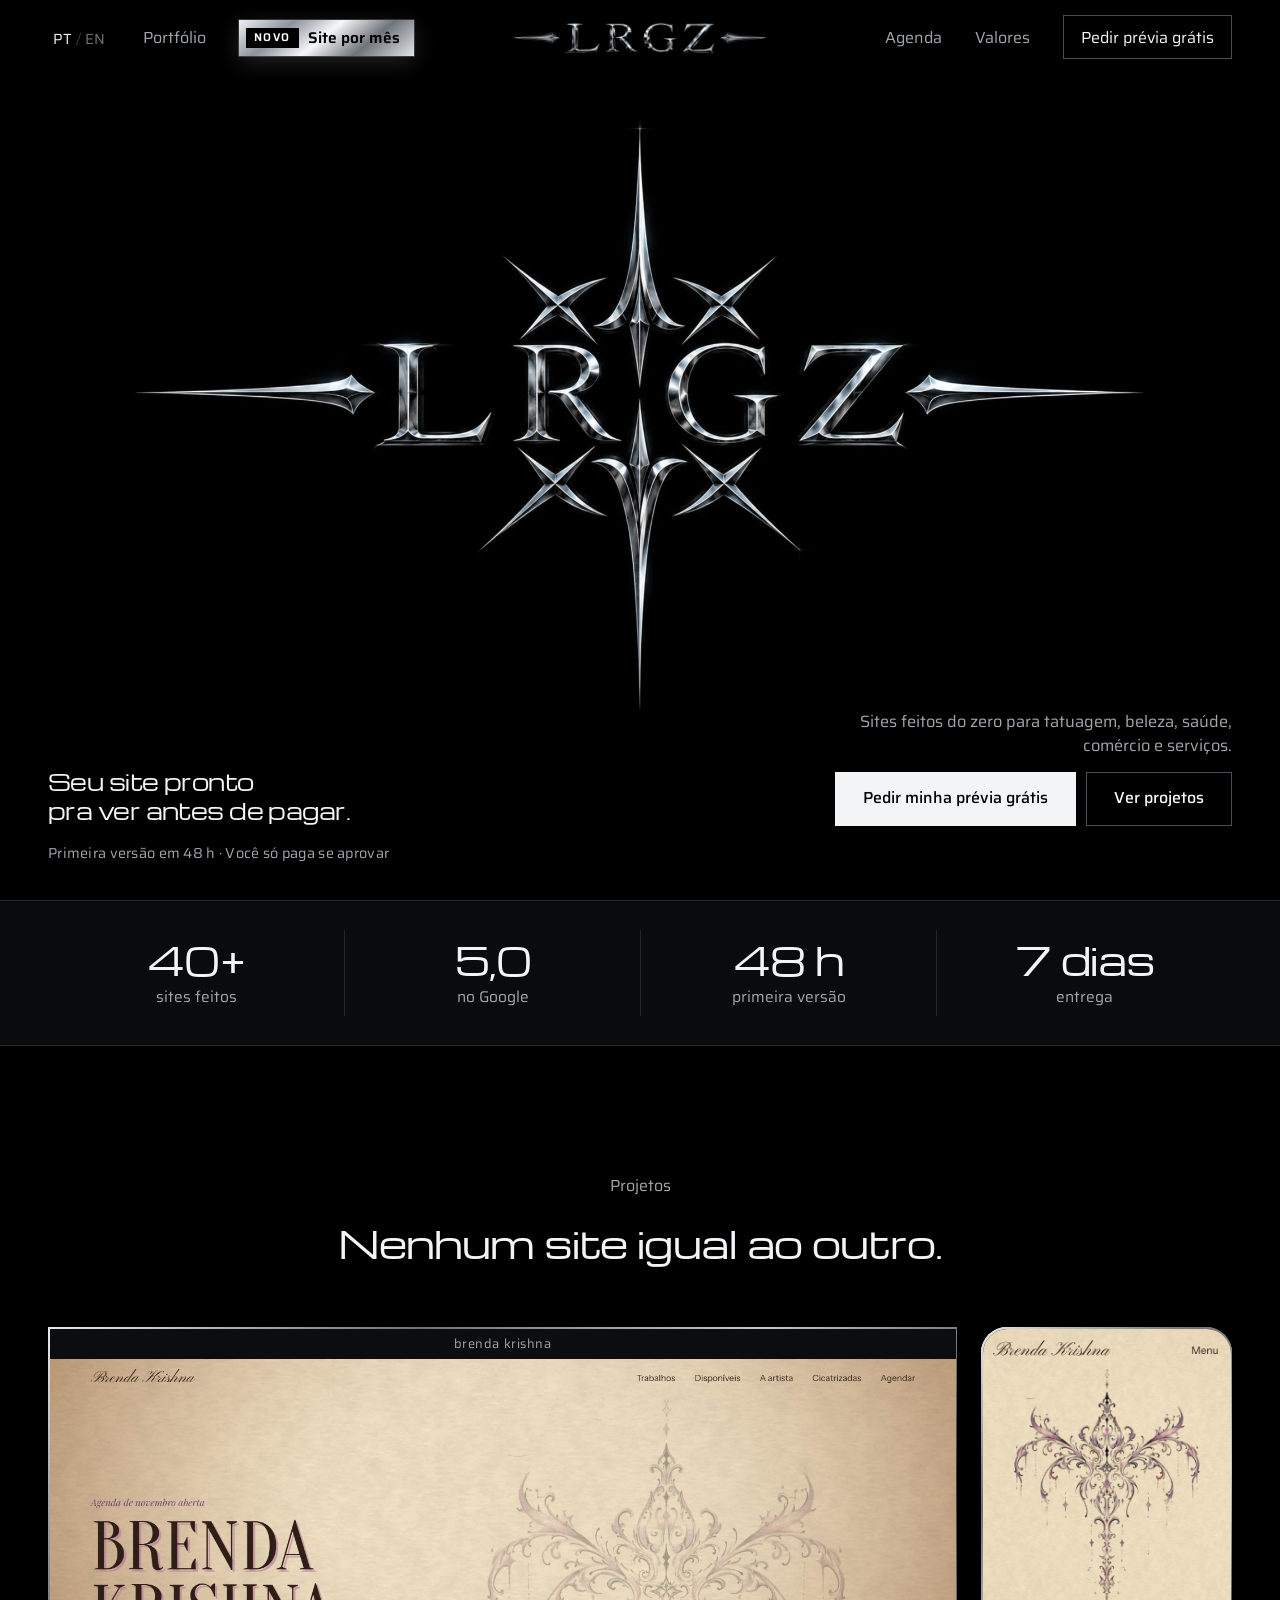
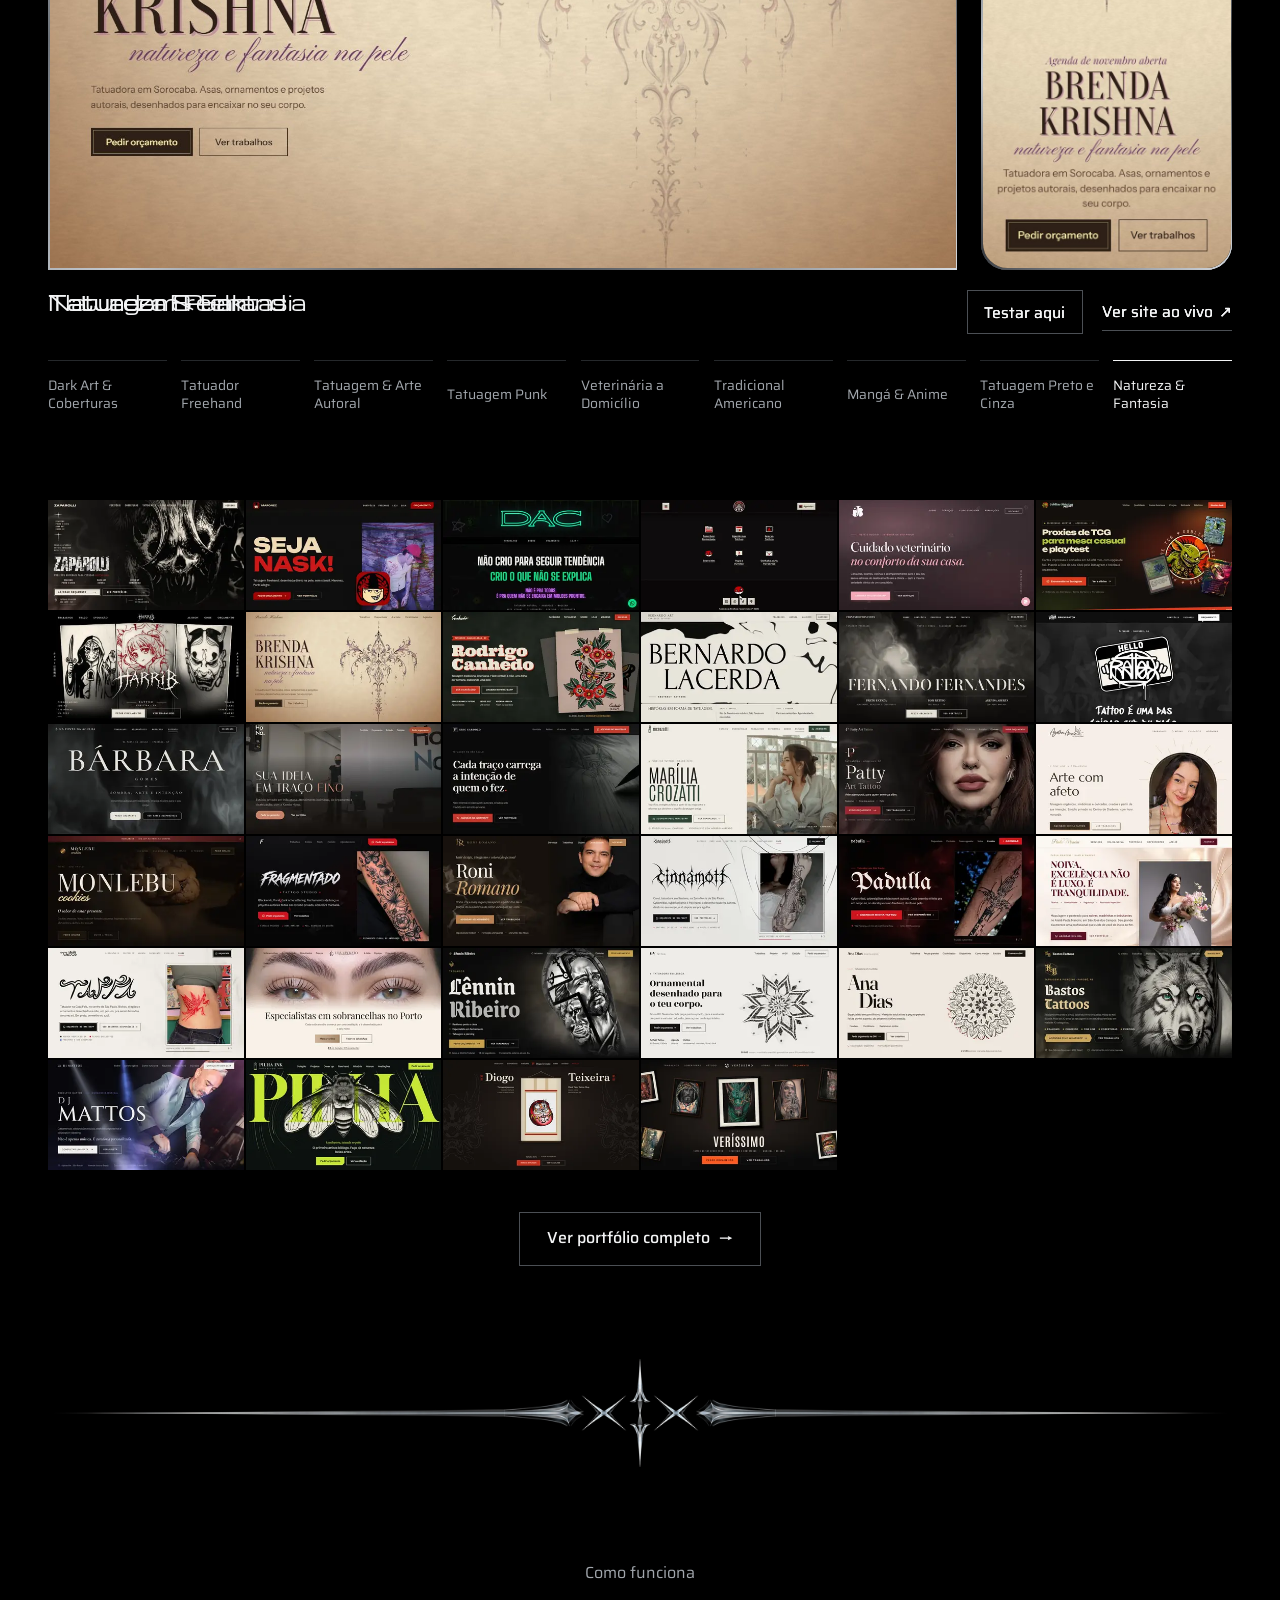
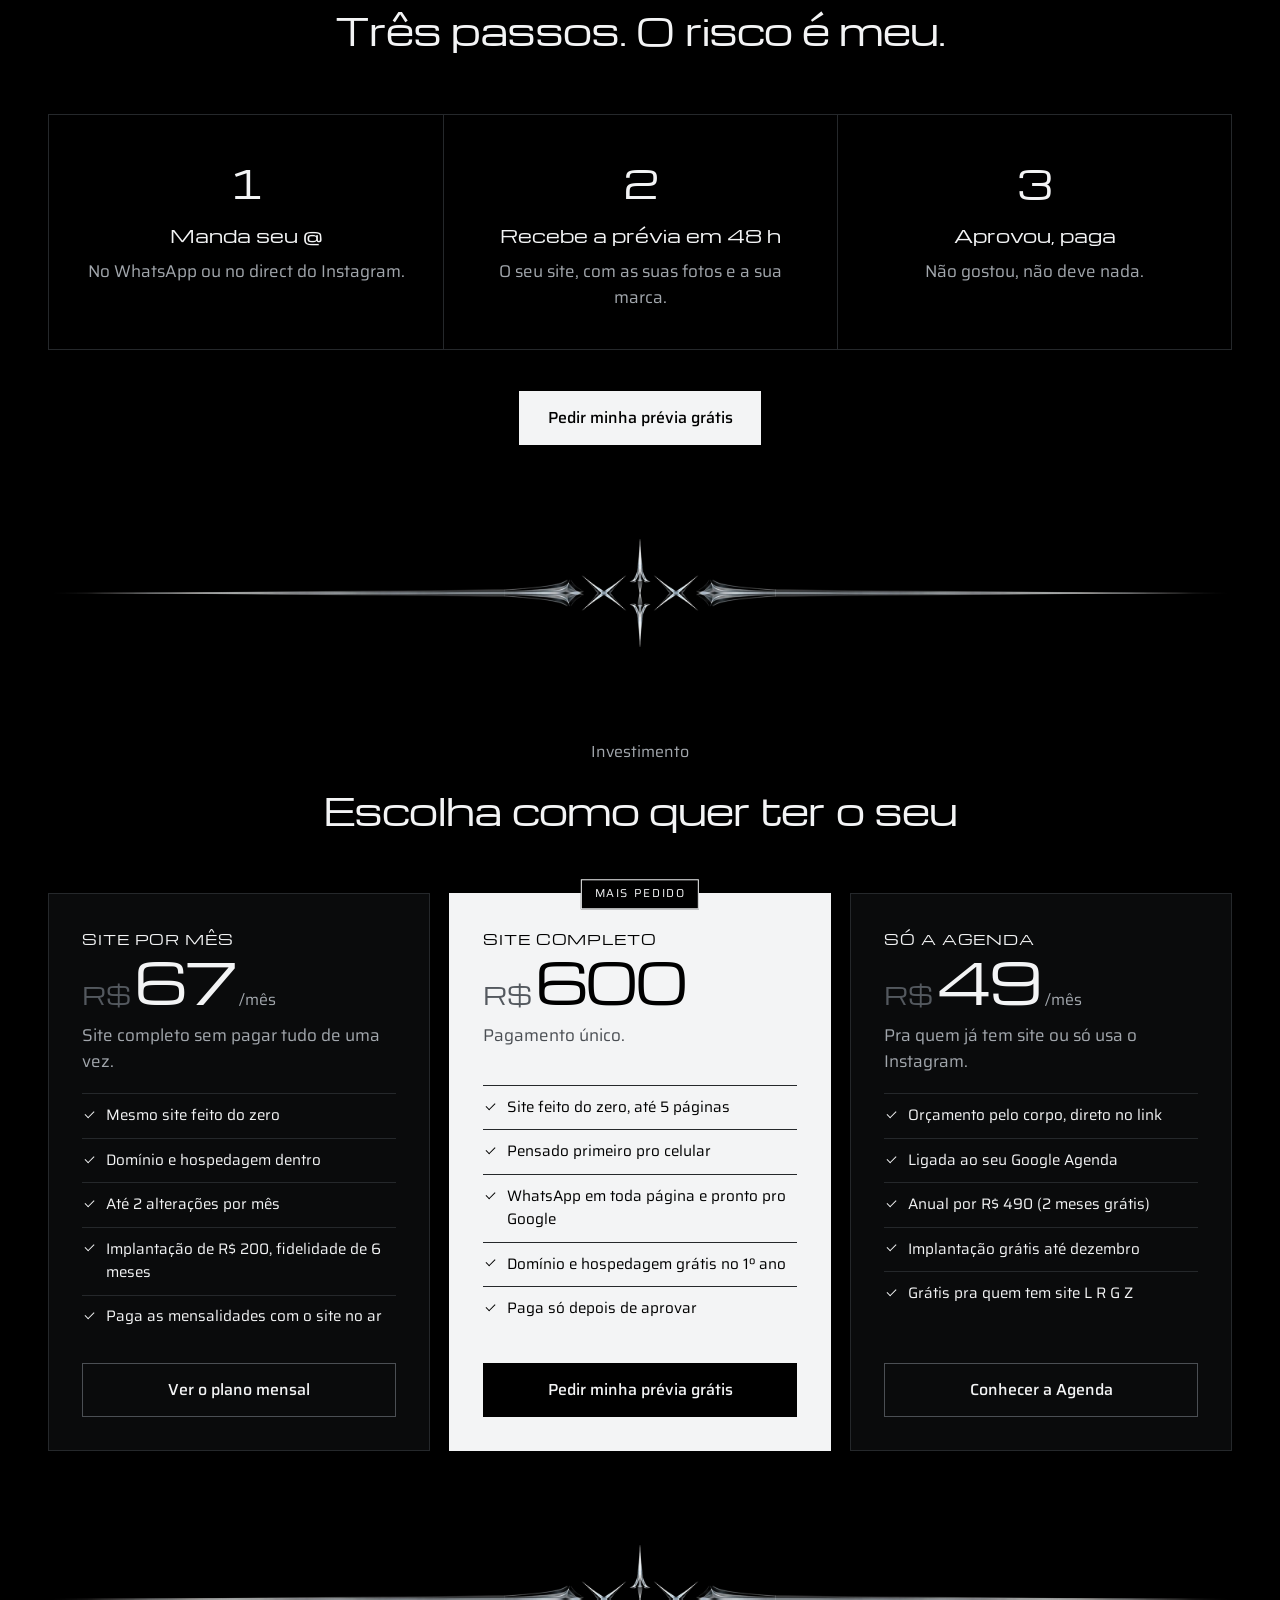
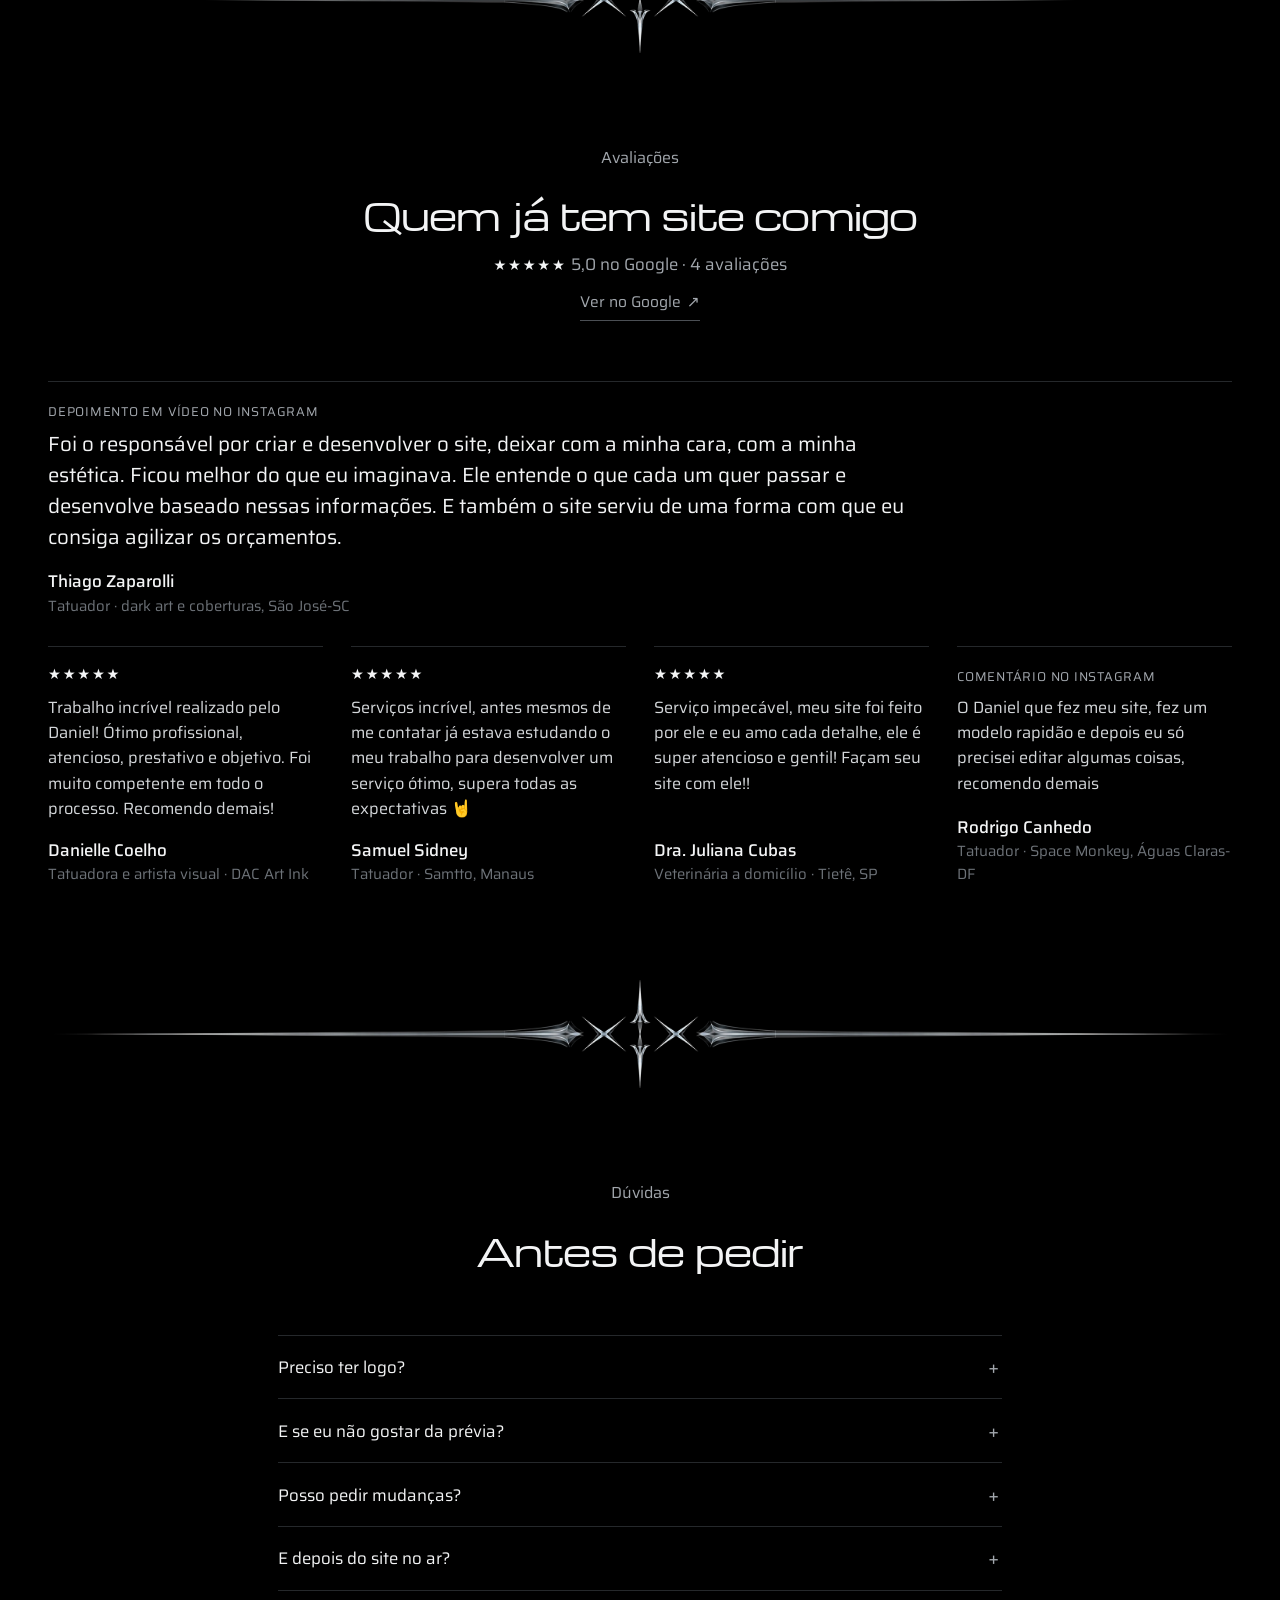
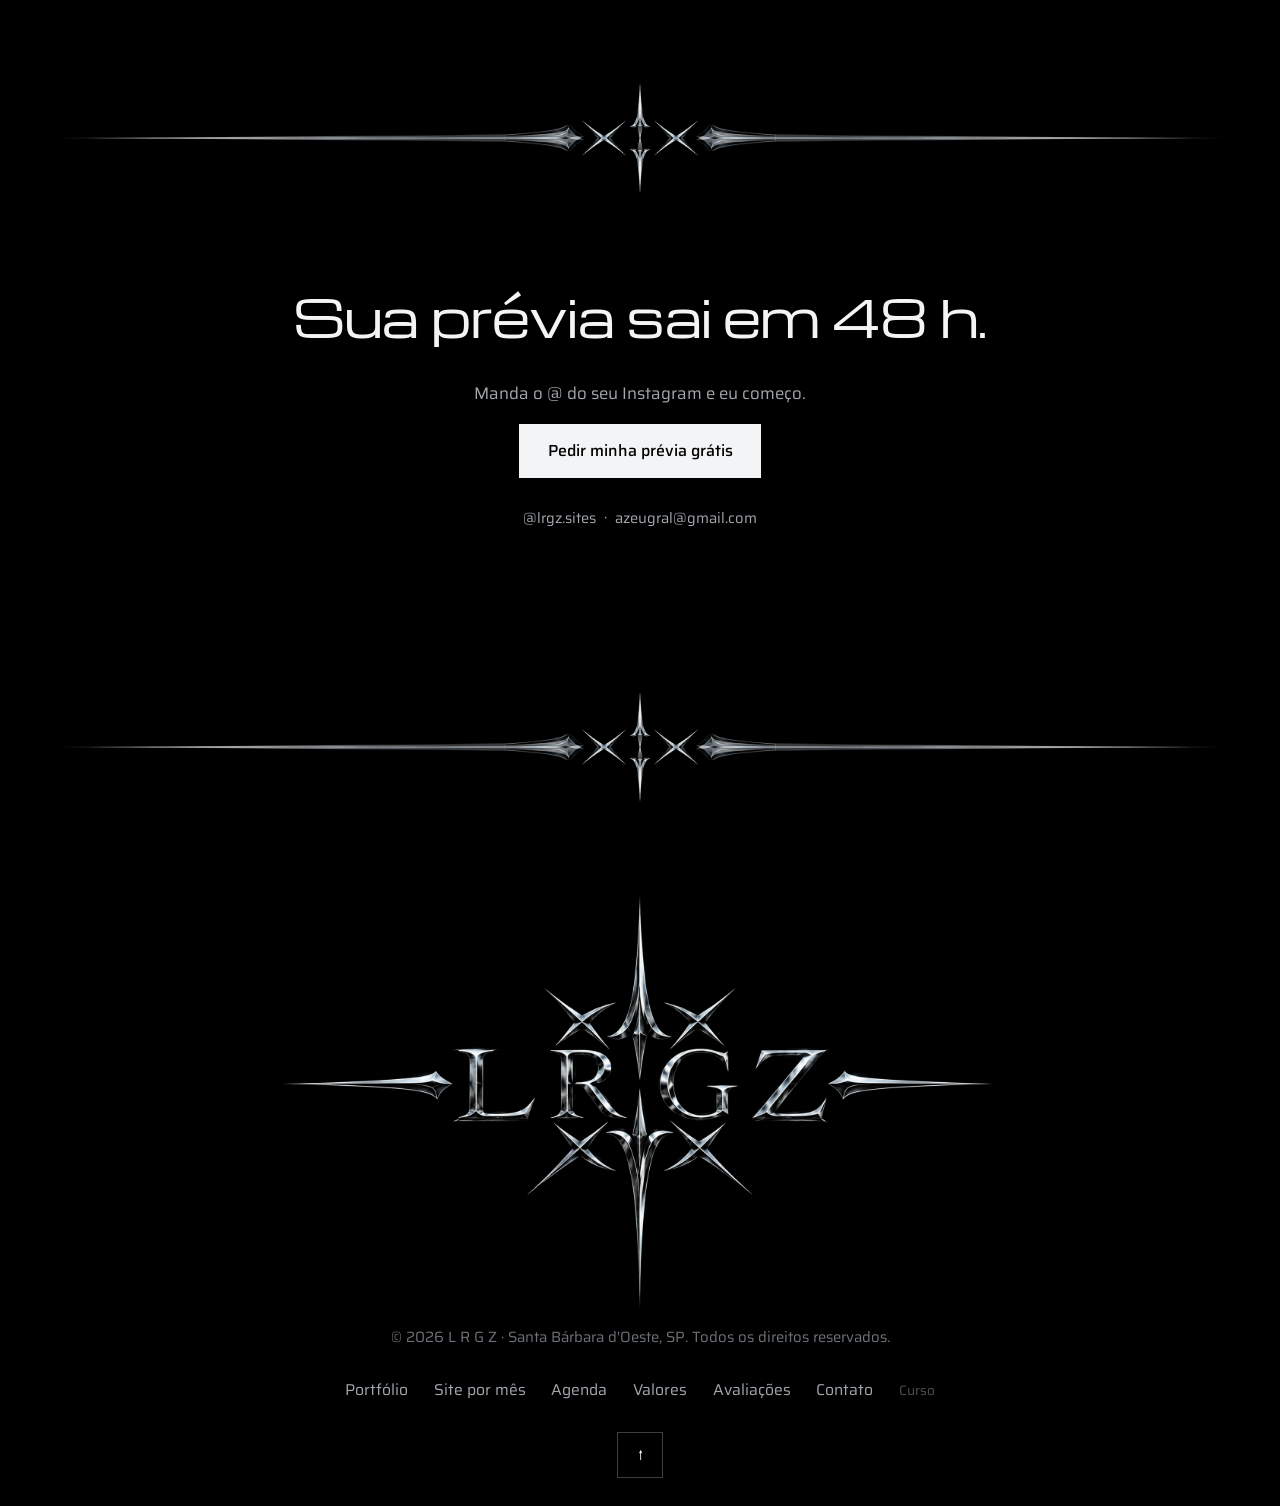
==== commit 0c4a3d3c: "Remove Kiu do portfólio e da home (projeto arquivado) Co-Authored-By: Claude Opus 5.5 <noreply@anthr" ====
--- a/index.html
+++ b/index.html
@@ -386,7 +386,6 @@
         <a href="https://azeugral.github.io/bernardo-art/" target="_blank" rel="noopener" aria-label="Tatuagem Abstrata"><img src="posters/mini/bernardo.webp" alt="" width="384" height="216" loading="lazy" decoding="async"></a>
         <a href="https://azeugral.github.io/fernando-fernandes/" target="_blank" rel="noopener" aria-label="Tatuagem Preto e Cinza"><img src="posters/mini/fernando.webp" alt="" width="384" height="216" loading="lazy" decoding="async"></a>
         <a href="https://azeugral.github.io/erick-ratox/" target="_blank" rel="noopener" aria-label="Tatuagem Tribal"><img src="posters/mini/erick-ratox.webp" alt="" width="384" height="216" loading="lazy" decoding="async"></a>
-        <a href="https://azeugral.github.io/kiu-tatu/" target="_blank" rel="noopener" aria-label="Cybersigilismo &amp; Anime"><img src="posters/mini/kiu.webp" alt="" width="384" height="216" loading="lazy" decoding="async"></a>
         <a href="https://azeugral.github.io/na-ponta-da-agulha/" target="_blank" rel="noopener" aria-label="Blackwork Autoral"><img src="posters/mini/agulha.webp" alt="" width="384" height="216" loading="lazy" decoding="async"></a>
         <a href="https://azeugral.github.io/hono-ink/" target="_blank" rel="noopener" aria-label="Tatuadora Fine Line"><img src="posters/mini/hono.webp" alt="" width="384" height="216" loading="lazy" decoding="async"></a>
         <a href="https://azeugral.github.io/studio-eric-cardozo/" target="_blank" rel="noopener" aria-label="Tatuador Neo-oriental"><img src="posters/mini/eric.webp" alt="" width="384" height="216" loading="lazy" decoding="async"></a>
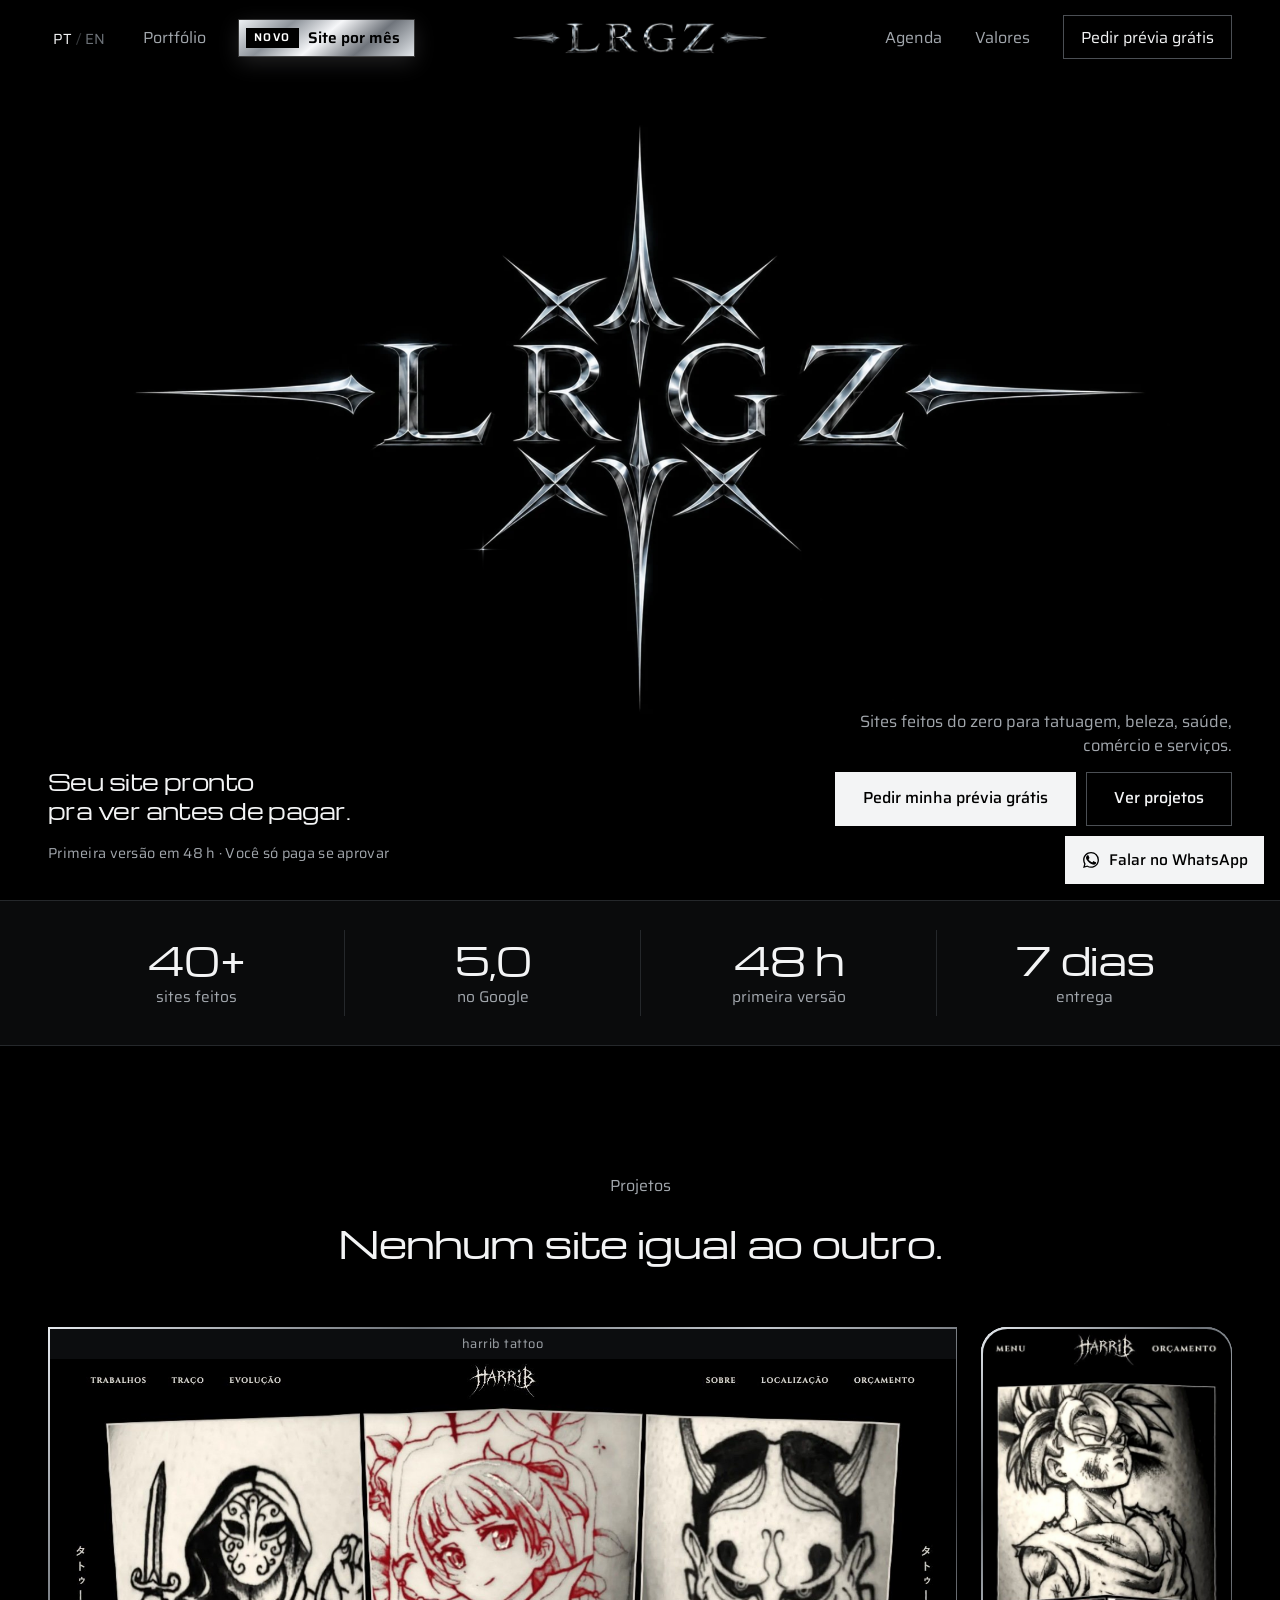
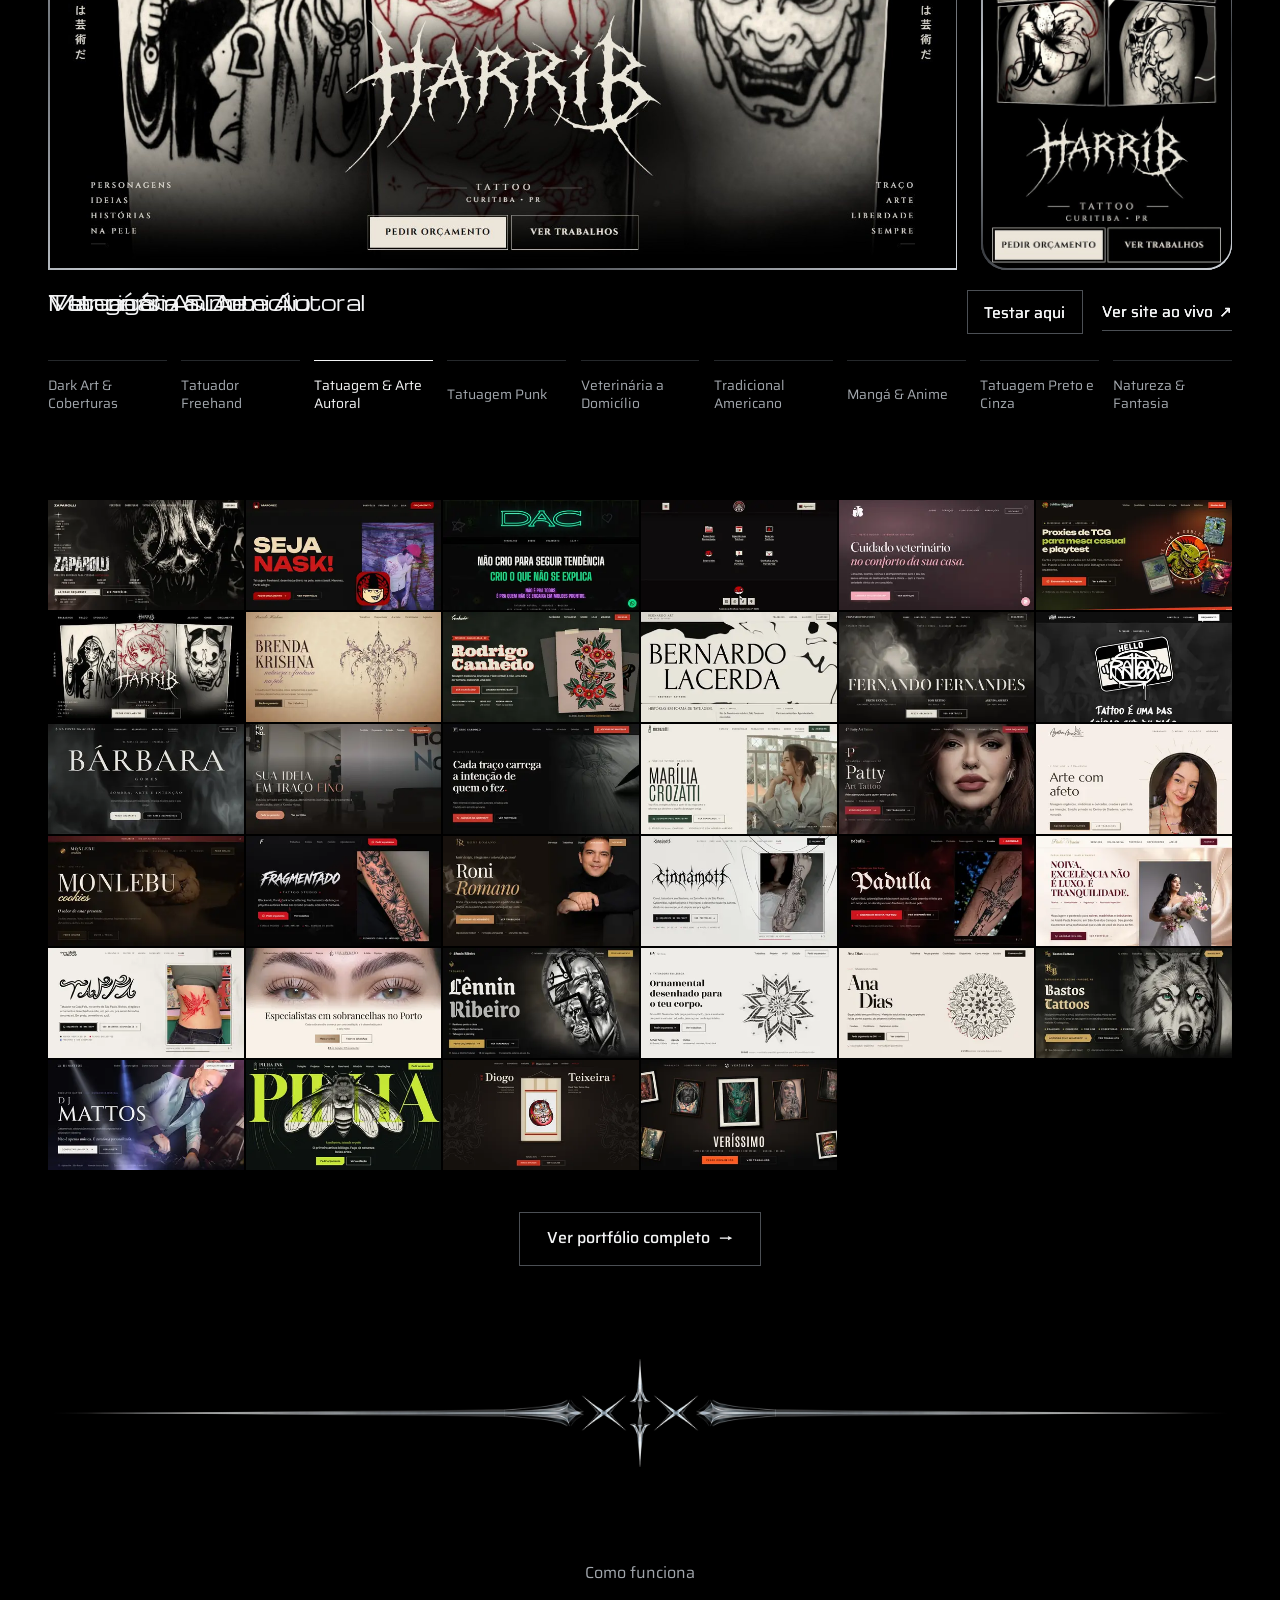
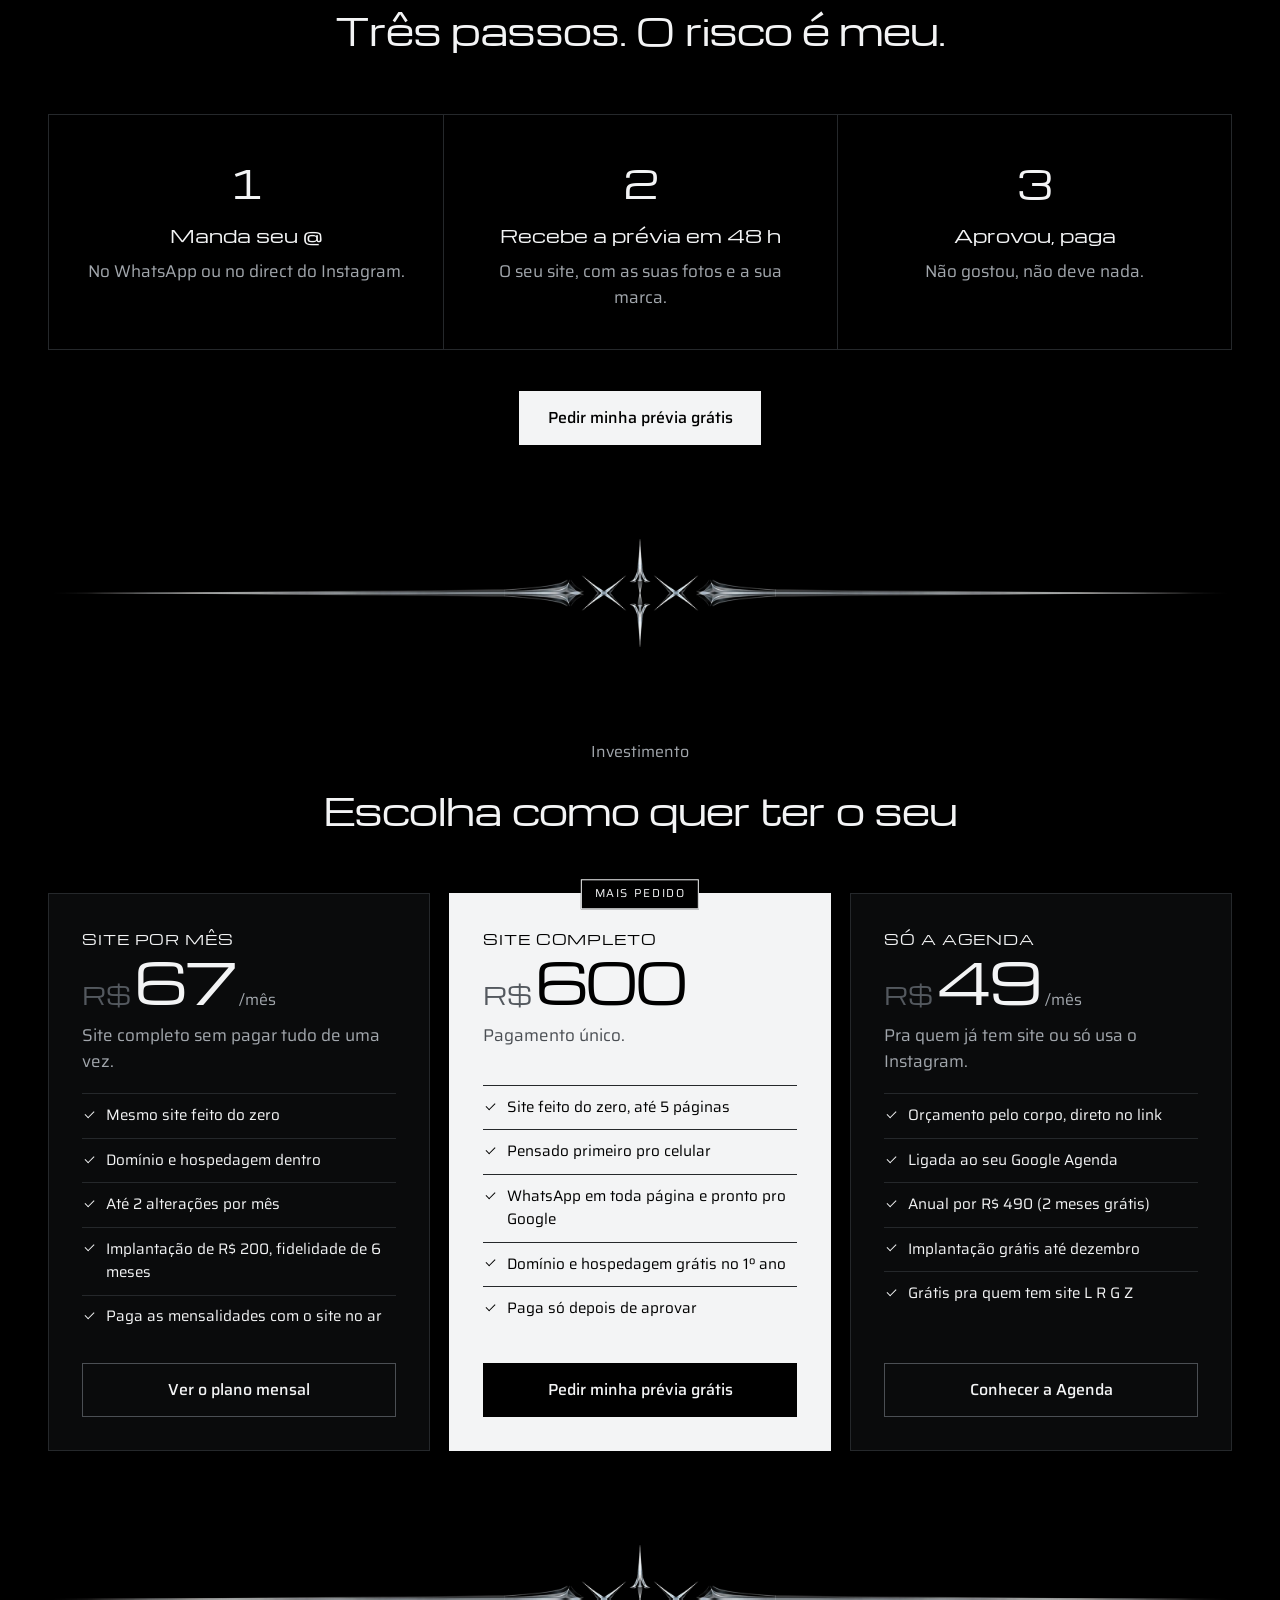
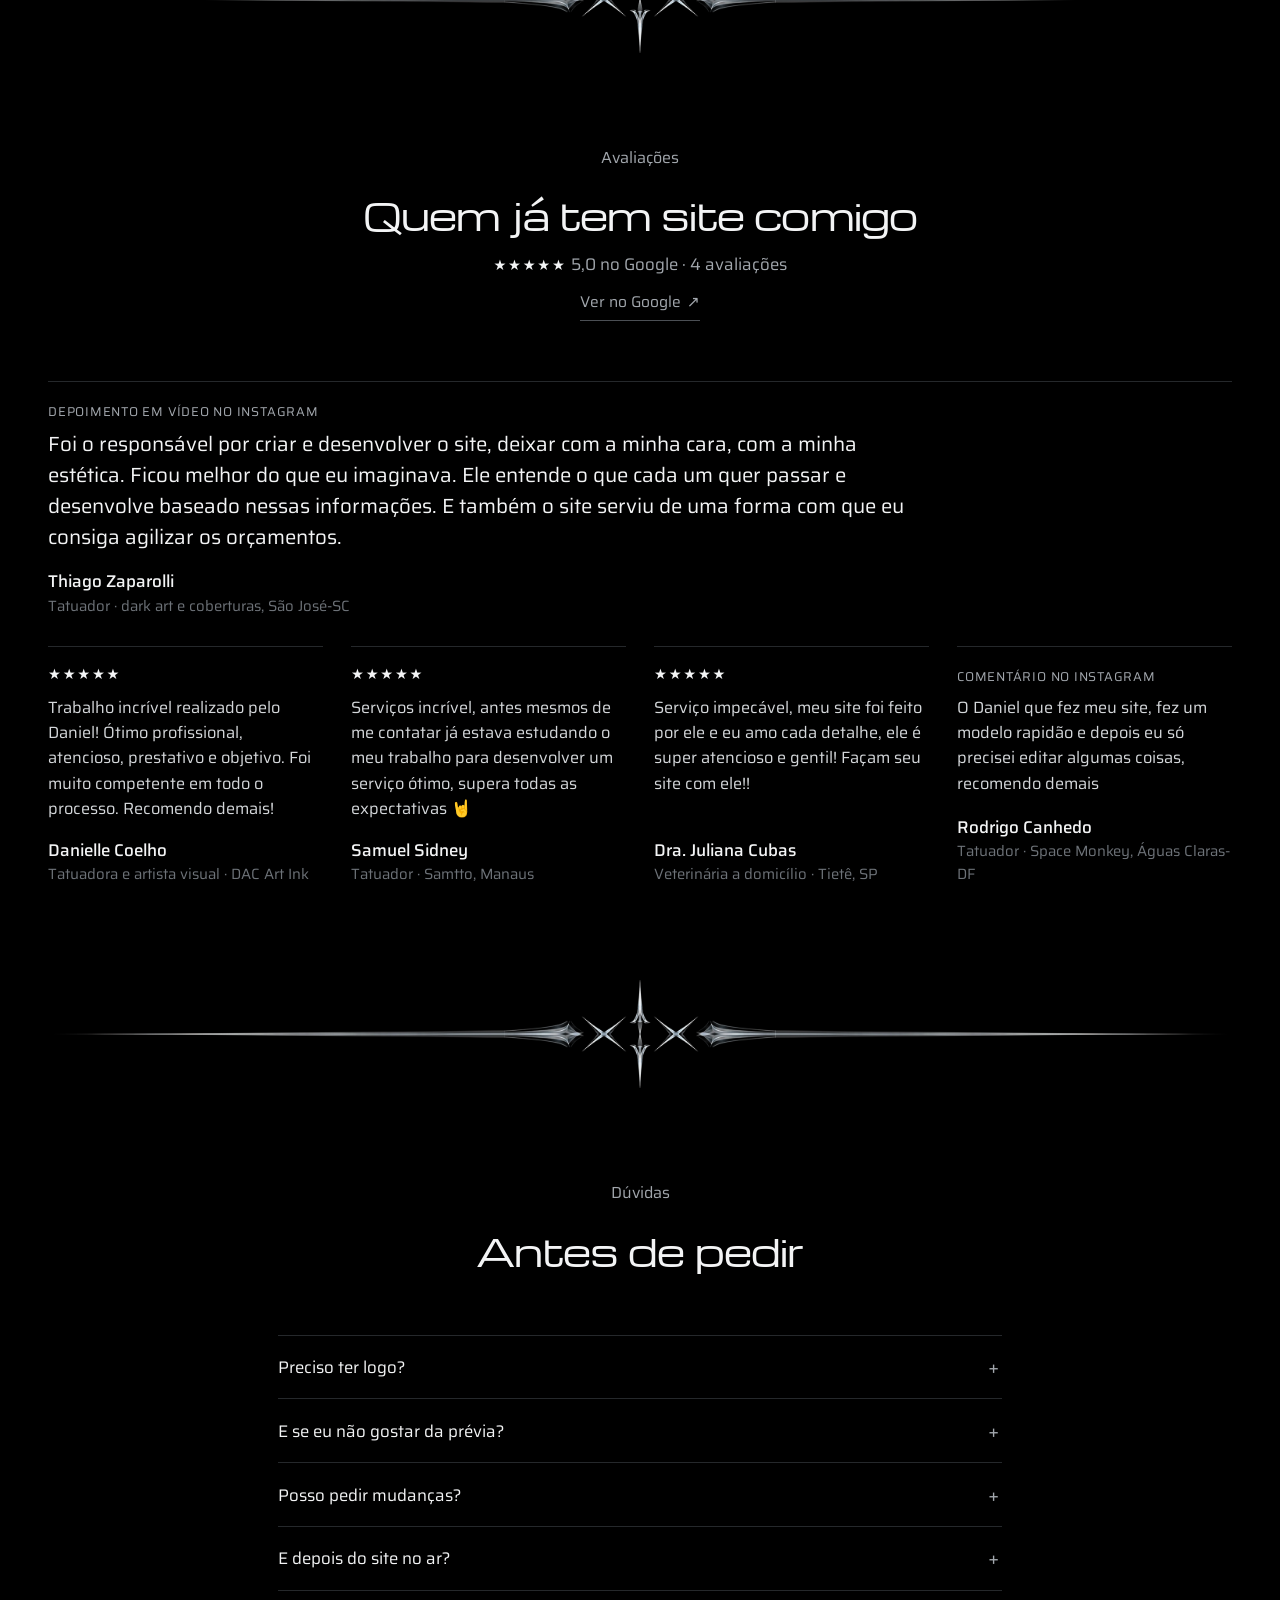
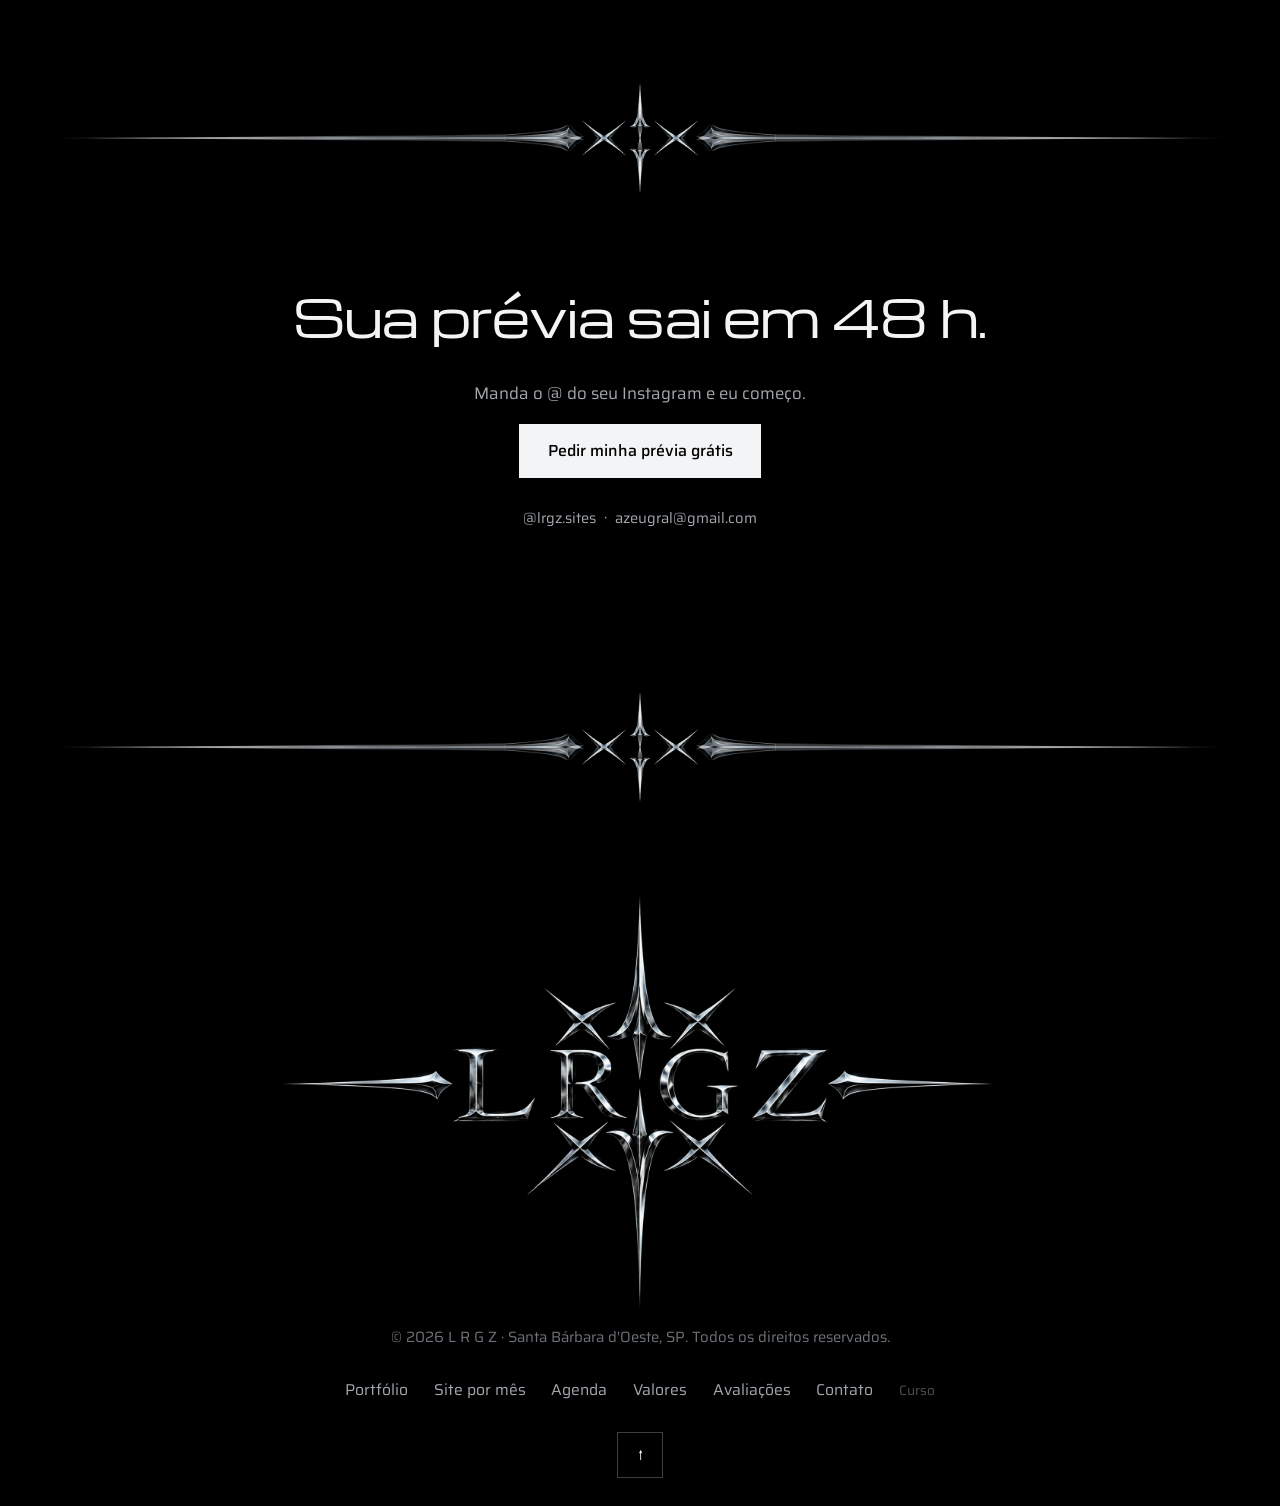
==== commit 95188227: "Agenda: 'Teste aqui' vira o provador 3D com disponíveis (corpo realista, tinta que abraça a pele); l" ====
--- a/index.html
+++ b/index.html
@@ -637,7 +637,7 @@
      Texto sem tradução aparece em português, sem quebrar a página.
      Para esconder um elemento num idioma: data-only="pt" ou data-only="en".
      ============================================================ -->
-<script src="assets/i18n.js?v=28"></script>
+<script src="assets/i18n.js?v=29"></script>
 <a class="wa-float" id="waFloat" href="https://wa.me/5519984428872?text=Oi%20Daniel%2C%20quero%20uma%20pr%C3%A9via%20gr%C3%A1tis%20do%20meu%20site.%20Meu%20%40%20%C3%A9%3A%20" target="_blank" rel="noopener" aria-label="Falar no WhatsApp">
   <svg viewBox="0 0 24 24" fill="currentColor" aria-hidden="true"><path d="M17.47 14.38c-.3-.15-1.75-.86-2.02-.96-.27-.1-.47-.15-.67.15-.2.3-.77.96-.94 1.16-.17.2-.35.22-.64.07-.3-.15-1.25-.46-2.38-1.47-.88-.78-1.47-1.75-1.64-2.05-.17-.3-.02-.46.13-.61.13-.13.3-.35.45-.52.15-.17.2-.3.3-.5.1-.2.05-.37-.02-.52-.08-.15-.67-1.62-.92-2.22-.24-.58-.49-.5-.67-.51h-.57c-.2 0-.52.07-.79.37-.27.3-1.04 1.01-1.04 2.48s1.07 2.87 1.22 3.07c.15.2 2.1 3.2 5.08 4.49.71.31 1.26.49 1.69.62.71.23 1.36.2 1.87.12.57-.09 1.75-.72 2-1.41.25-.69.25-1.28.17-1.41-.07-.13-.27-.2-.57-.35z"/><path d="M12.04 2.5C6.79 2.5 2.52 6.77 2.52 12.02c0 1.68.44 3.32 1.28 4.77L2.5 21.5l4.85-1.27a9.47 9.47 0 0 0 4.69 1.2h.01c5.25 0 9.52-4.27 9.52-9.52a9.46 9.46 0 0 0-2.79-6.73 9.46 9.46 0 0 0-6.74-2.79zm0 17.35h-.01a7.9 7.9 0 0 1-4.02-1.1l-.29-.17-2.98.78.8-2.91-.19-.3a7.88 7.88 0 0 1-1.21-4.2c0-4.36 3.55-7.91 7.91-7.91 2.11 0 4.1.82 5.59 2.32a7.86 7.86 0 0 1 2.32 5.6c0 4.36-3.55 7.89-7.92 7.89z"/></svg>
   <span>Falar no WhatsApp</span>
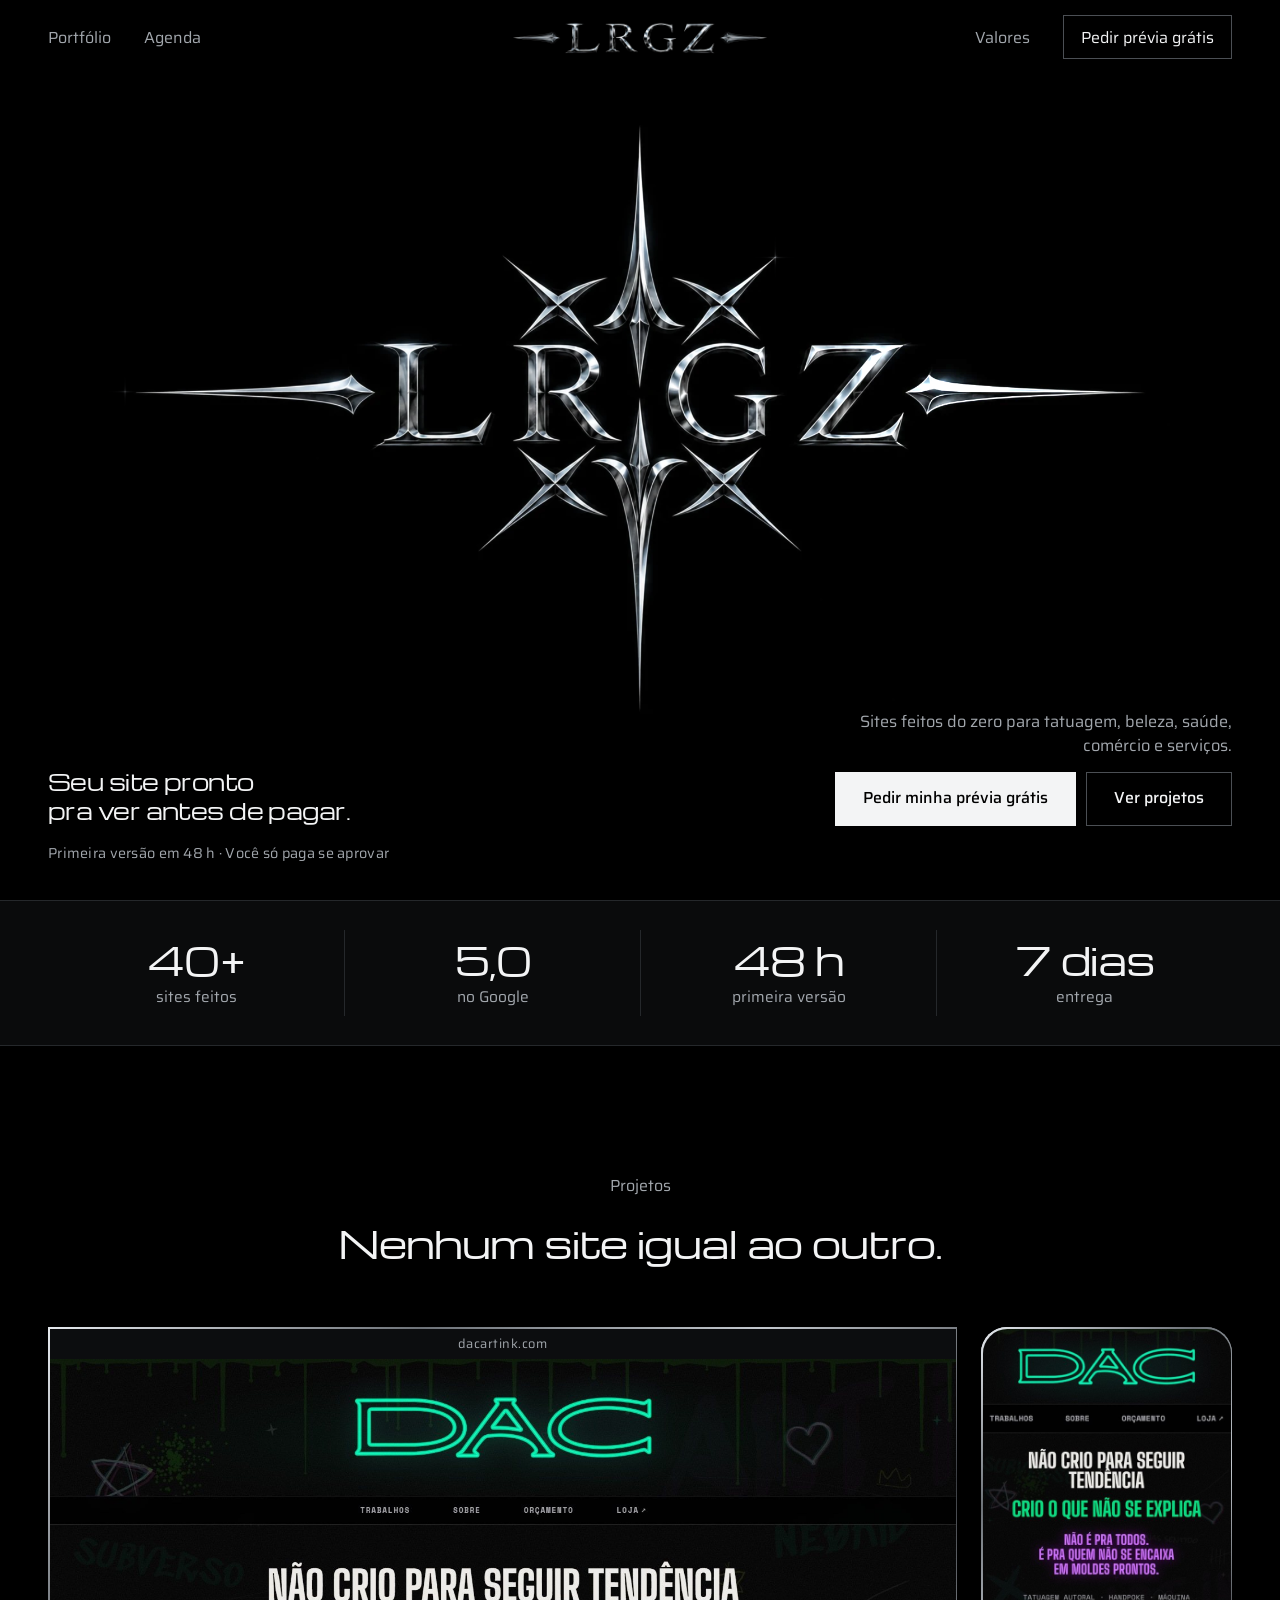
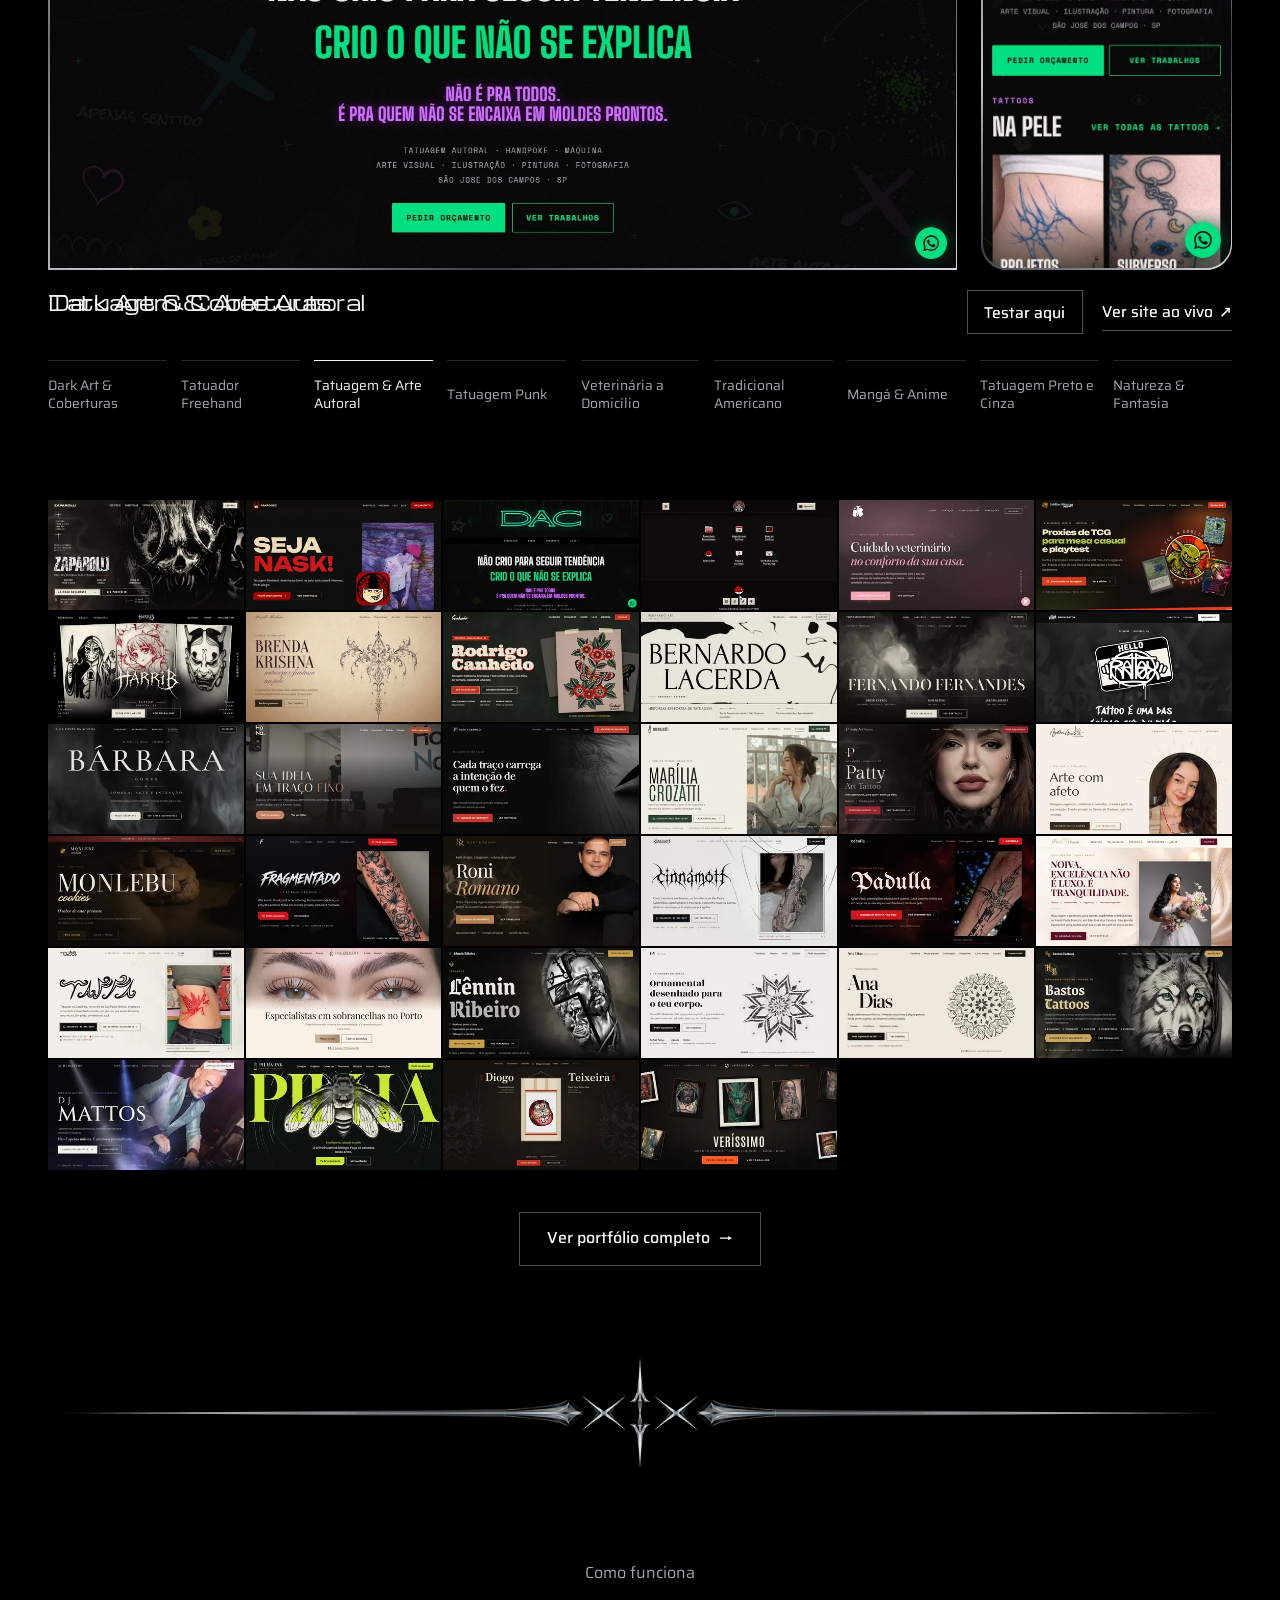
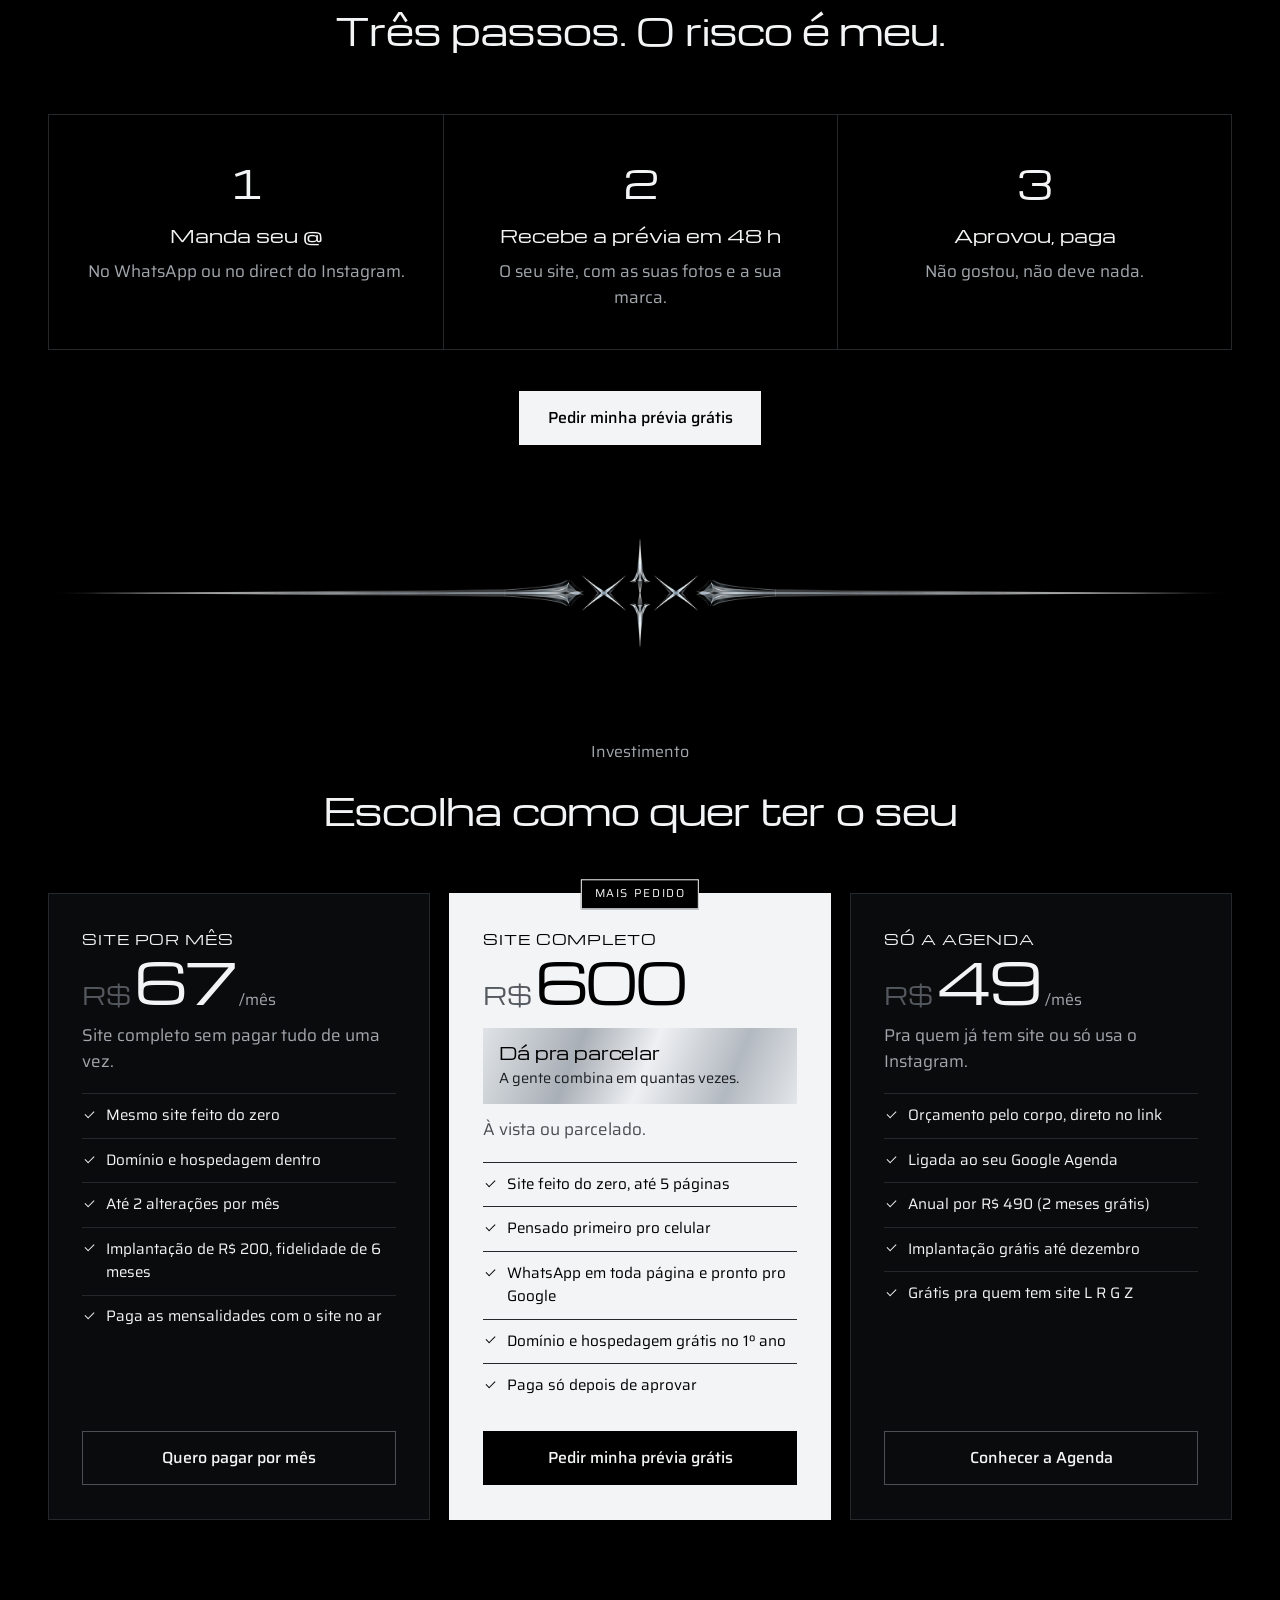
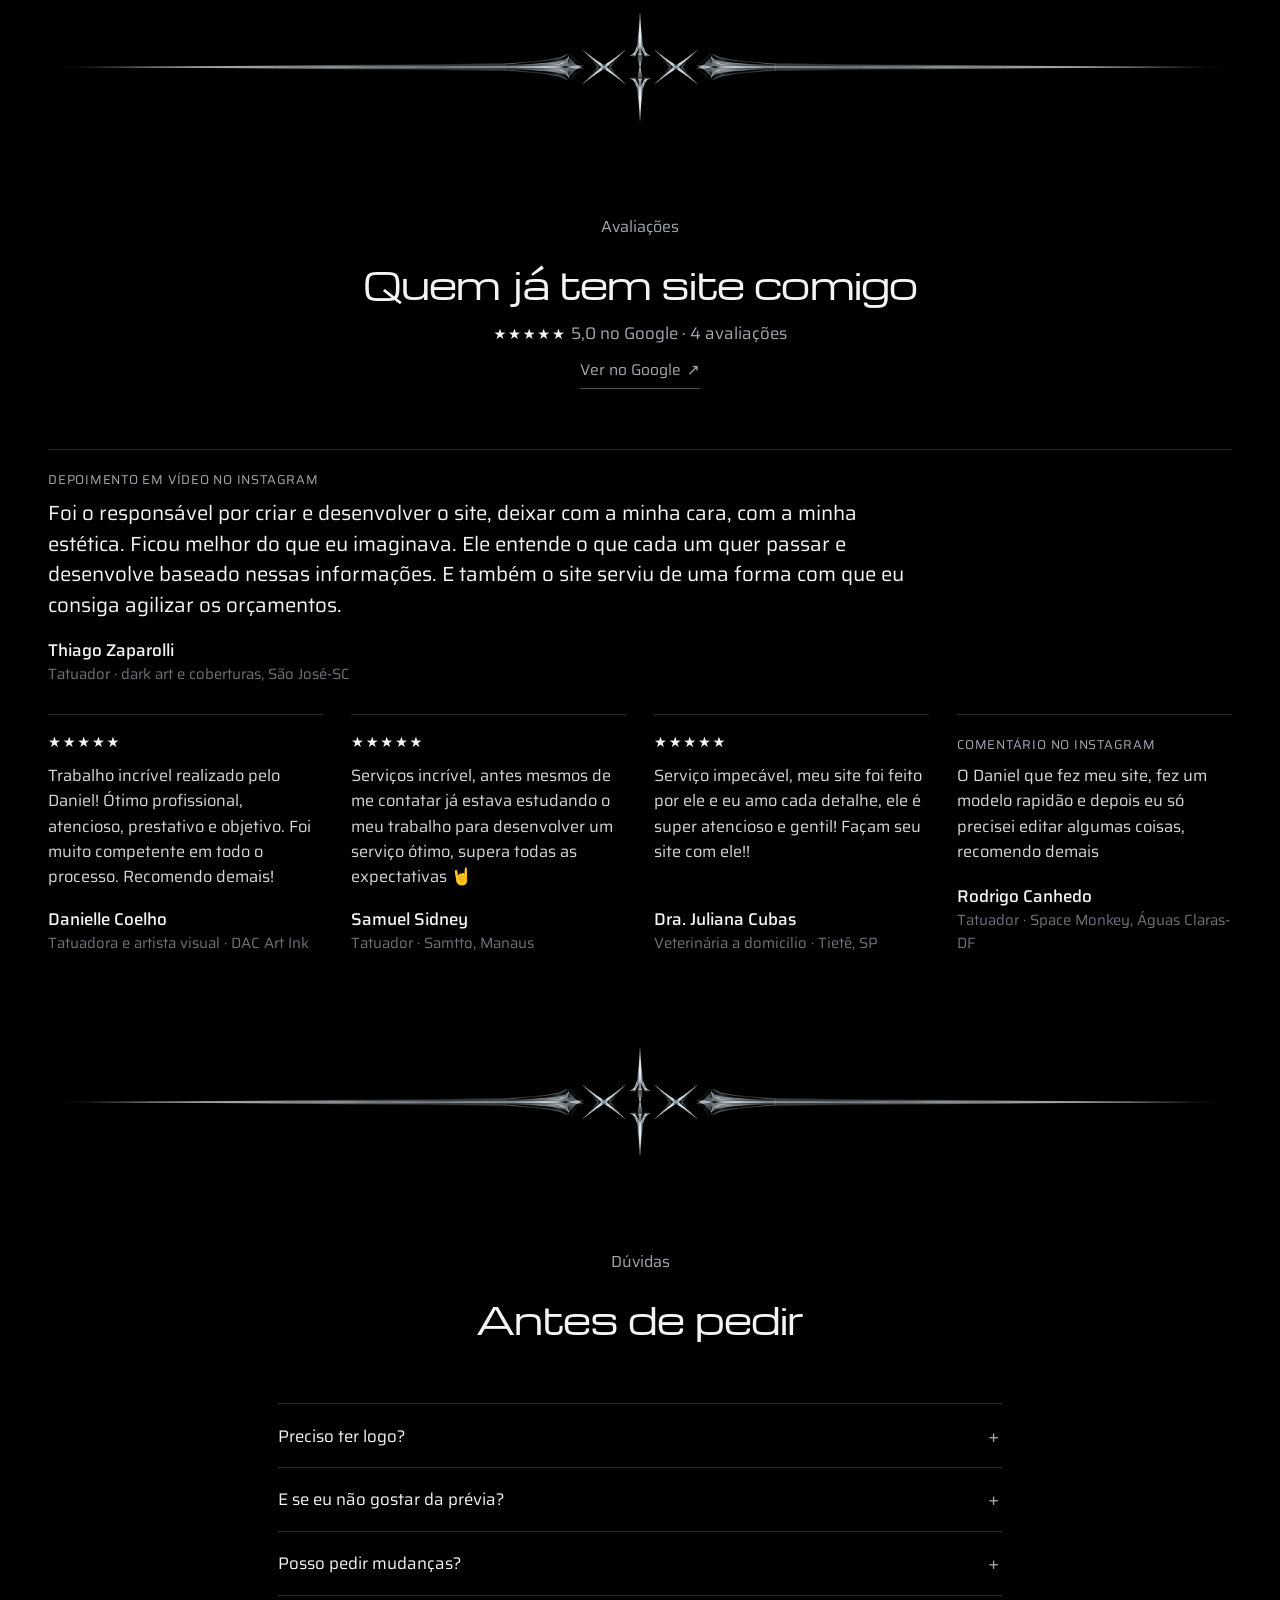
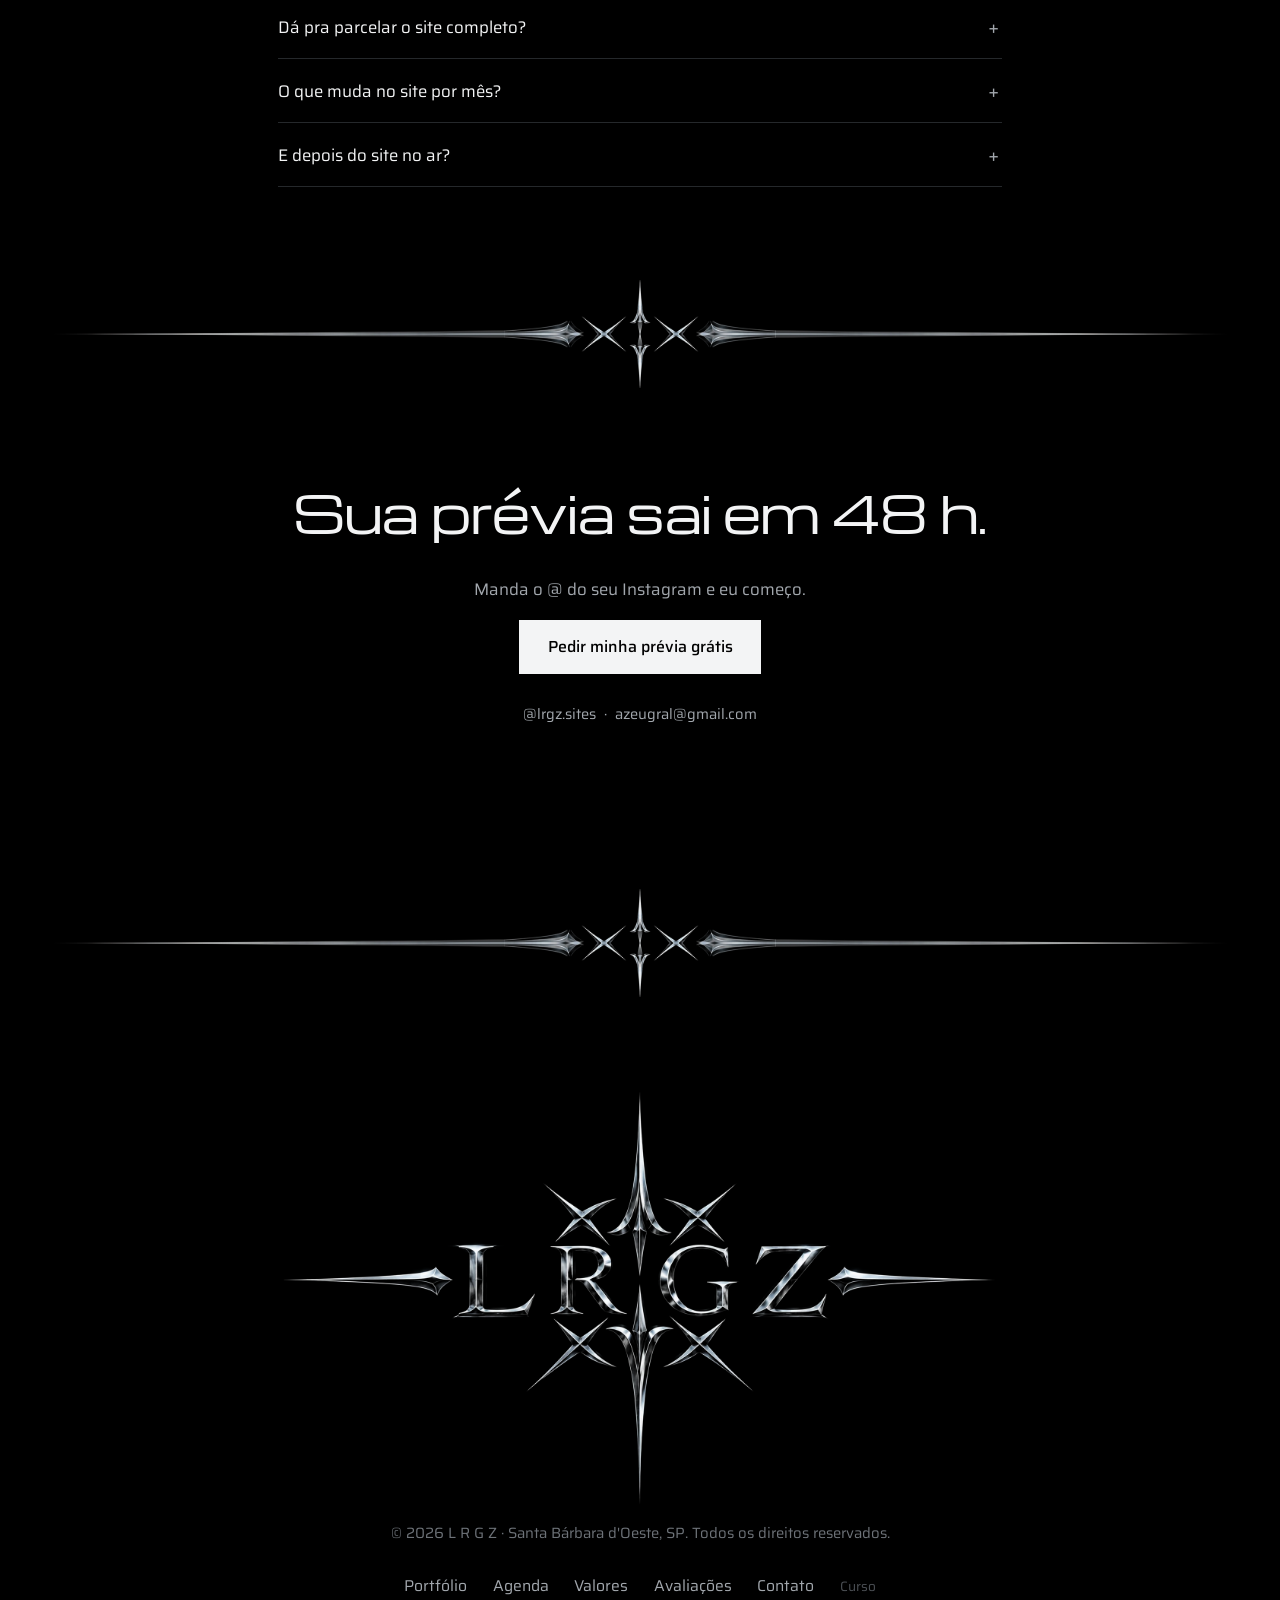
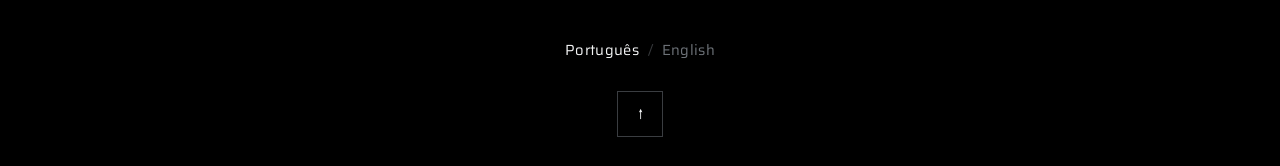
==== commit aa5eaa1a: "Menu sem PT/EN e sem Site por mes, parcelamento em destaque no site completo, favicon novo com o D d" ====
--- a/index.html
+++ b/index.html
@@ -6,11 +6,12 @@
 <title>Criação de Sites Profissionais e Landing Pages | LRGZ</title>
 <meta name="description" content="Criação de sites feitos do zero, com design autoral: domínio .com.br no seu nome, primeira versão em 48 horas e entrega em até 7 dias. A partir de R$ 600.">
 <meta name="theme-color" content="#000000">
-<link rel="icon" href="favicon.ico?v=3" sizes="any">
-<link rel="icon" type="image/png" sizes="96x96" href="favicon-96.png?v=3">
-<link rel="icon" type="image/png" sizes="192x192" href="favicon-192.png?v=3">
-<link rel="icon" type="image/png" sizes="512x512" href="favicon-512.png?v=3">
-<link rel="apple-touch-icon" sizes="180x180" href="apple-touch-icon.png?v=3">
+<link rel="icon" href="favicon.ico?v=4" sizes="any">
+<link rel="icon" type="image/png" sizes="32x32" href="favicon-32.png?v=4">
+<link rel="icon" type="image/png" sizes="96x96" href="favicon-96.png?v=4">
+<link rel="icon" type="image/png" sizes="192x192" href="favicon-192.png?v=4">
+<link rel="icon" type="image/png" sizes="512x512" href="favicon-512.png?v=4">
+<link rel="apple-touch-icon" sizes="180x180" href="apple-touch-icon.png?v=4">
 <link rel="manifest" href="site.webmanifest">
 <link rel="canonical" href="https://lrgz.com.br/">
 <meta property="og:type" content="website">
@@ -100,7 +101,7 @@
     "itemListElement": [
      {"@type": "Offer", "name": "Site por mensalidade", "priceCurrency": "BRL", "price": "67",
       "priceSpecification": {"@type": "UnitPriceSpecification", "price": "67", "priceCurrency": "BRL", "unitText": "mês"},
-      "url": "https://lrgz.com.br/mensal"},
+      "url": "https://lrgz.com.br/#investimento"},
      {"@type": "Offer", "name": "L R G Z Agenda", "priceCurrency": "BRL", "price": "49",
       "priceSpecification": {"@type": "UnitPriceSpecification", "price": "49", "priceCurrency": "BRL", "unitText": "mês"},
       "url": "https://lrgz.com.br/agenda"}
@@ -115,7 +116,7 @@
 <link href="https://fonts.googleapis.com/css2?family=Michroma&family=Saira:wght@300..600&display=swap" rel="stylesheet">
 <script>document.documentElement.classList.add('js');if(Date.now()<Date.parse('2026-12-02T00:00:00-03:00'))document.documentElement.classList.add('bf');</script>
 <link rel="preload" as="image" href="assets/marca/sigilo-quadro-poster.jpg?v=4" media="(min-width:700px) and (max-width:999px)">
-<link rel="stylesheet" href="assets/lrgz.css?v=33">
+<link rel="stylesheet" href="assets/lrgz.css?v=34">
 </head>
 <body>
 
@@ -129,20 +130,17 @@
 <nav class="nav" id="nav">
   <div class="container">
     <ul class="nav-links nav-links--esq">
-      <li><button class="lang-toggle" type="button" aria-label="Switch to English"><span data-l-pt>PT</span><span class="sep">/</span><span data-l-en>EN</span></button></li>
       <li><a href="/portfolio">Portfólio</a></li>
-      <li><a href="/mensal" class="nav-novo"><b>Novo</b><span>Site por mês</span></a></li>
+      <li><a href="/agenda">Agenda</a></li>
     </ul>
     <a href="#home" class="nav-logo" aria-label="L R G Z — página inicial">
       <img src="assets/marca/logo-leitura.webp?v=1" alt="L R G Z" width="1124" height="144" decoding="async">
     </a>
     <ul class="nav-links nav-links--dir">
-      <li><a href="/agenda">Agenda</a></li>
       <li><a href="#investimento">Valores</a></li>
       <li><a href="https://wa.me/5519984428872?text=Oi%20Daniel%2C%20quero%20uma%20pr%C3%A9via%20gr%C3%A1tis%20do%20meu%20site.%20Meu%20%40%20%C3%A9%3A%20" target="_blank" rel="noopener" class="nav-cta nav-cta--destaque">Pedir prévia grátis</a></li>
     </ul>
     <div class="nav-actions">
-      <button class="lang-toggle lang-toggle--nav" type="button" aria-label="Switch to English"><span data-l-pt>PT</span><span class="sep">/</span><span data-l-en>EN</span></button>
       <button class="nav-burger" id="burger" aria-label="Abrir menu" aria-expanded="false">
         <span></span><span></span>
       </button>
@@ -152,7 +150,6 @@
 
 <div class="mobile-menu" id="mobileMenu">
   <a href="https://wa.me/5519984428872?text=Oi%20Daniel%2C%20quero%20uma%20pr%C3%A9via%20gr%C3%A1tis%20do%20meu%20site.%20Meu%20%40%20%C3%A9%3A%20" target="_blank" rel="noopener" class="menu-destaque">Pedir prévia grátis</a>
-  <a href="/mensal" class="menu-novo"><b>Novo</b><span>Site por R$ 67/mês</span></a>
   <a href="/agenda">L R G Z Agenda</a>
   <a href="/portfolio">Portfólio</a>
   <a href="#processo">Como funciona</a>
@@ -464,7 +461,7 @@
             <li>Implantação de R$ 200, fidelidade de 6 meses</li>
             <li>Paga as mensalidades com o site no ar</li>
           </ul>
-          <a href="/mensal" class="btn btn-outline">Ver o plano mensal</a>
+          <a href="https://wa.me/5519984428872?text=Oi%20Daniel%2C%20quero%20uma%20pr%C3%A9via%20gr%C3%A1tis%20do%20meu%20site%20no%20plano%20mensal.%20Meu%20%40%20%C3%A9%3A%20" target="_blank" rel="noopener" class="btn btn-outline">Quero pagar por mês</a>
         </article>
 
         <article class="plano plano--destaque">
@@ -472,7 +469,8 @@
           <p class="plano-nome">Site completo</p>
           <p class="plano-de bf-only">de <s>R$ 1.500</s> por a partir de</p>
           <p class="plano-valor"><span class="pc-moeda">R$</span><span class="pc-num">600</span></p>
-          <p class="plano-sub"><span class="bf-only">Preço de novembro, até 01/12. </span>Pagamento único.</p>
+          <p class="plano-parcela"><b>Dá pra parcelar</b><span>A gente combina em quantas vezes.</span></p>
+          <p class="plano-sub"><span class="bf-only">Preço de novembro, até 01/12.</span><span class="sem-bf">À vista ou parcelado.</span></p>
           <ul>
             <li>Site feito do zero, até 5 páginas</li>
             <li>Pensado primeiro pro celular</li>
@@ -588,6 +586,8 @@
         <details><summary>Preciso ter logo?</summary><p>Não. Se não tiver, crio uma proposta de logo junto com o site.</p></details>
         <details><summary>E se eu não gostar da prévia?</summary><p>Você não paga nada.</p></details>
         <details><summary>Posso pedir mudanças?</summary><p>Sim. Os ajustes até a aprovação estão inclusos.</p></details>
+        <details><summary>Dá pra parcelar o site completo?</summary><p>Sim. Você aprova a prévia e a gente combina em quantas vezes fica melhor pra você.</p></details>
+        <details><summary>O que muda no site por mês?</summary><p>No site, nada. Muda o pagamento: R$ 67 por mês, com implantação de R$ 200 e fidelidade de 6 meses. Se cancelar antes, você paga 30% das mensalidades que faltam; depois, cancela sem multa. O domínio fica com você e o site sai do ar no fim do mês pago.</p></details>
         <details><summary>E depois do site no ar?</summary><p>Troco foto, horário, preço ou texto sempre que precisar, na manutenção.</p></details>
       </div>
     </div>
@@ -615,13 +615,13 @@
     </p>
     <div class="footer-links">
       <a href="/portfolio">Portfólio</a>
-      <a href="/mensal">Site por mês</a>
       <a href="/agenda">Agenda</a>
       <a href="/#investimento">Valores</a>
       <a href="/#depoimentos">Avaliações</a>
       <a href="/#contato">Contato</a>
       <a href="/planos" class="footer-curso" data-only="pt">Curso</a>
     </div>
+    <button class="lang-toggle lang-toggle--rodape" type="button" aria-label="Switch to English"><span data-l-pt>Português</span><span class="sep">/</span><span data-l-en>English</span></button>
     <button class="to-top" id="toTop" aria-label="Voltar ao topo">↑</button>
   </div>
 </footer>
@@ -637,7 +637,7 @@
      Texto sem tradução aparece em português, sem quebrar a página.
      Para esconder um elemento num idioma: data-only="pt" ou data-only="en".
      ============================================================ -->
-<script src="assets/i18n.js?v=29"></script>
+<script src="assets/i18n.js?v=30"></script>
 <a class="wa-float" id="waFloat" href="https://wa.me/5519984428872?text=Oi%20Daniel%2C%20quero%20uma%20pr%C3%A9via%20gr%C3%A1tis%20do%20meu%20site.%20Meu%20%40%20%C3%A9%3A%20" target="_blank" rel="noopener" aria-label="Falar no WhatsApp">
   <svg viewBox="0 0 24 24" fill="currentColor" aria-hidden="true"><path d="M17.47 14.38c-.3-.15-1.75-.86-2.02-.96-.27-.1-.47-.15-.67.15-.2.3-.77.96-.94 1.16-.17.2-.35.22-.64.07-.3-.15-1.25-.46-2.38-1.47-.88-.78-1.47-1.75-1.64-2.05-.17-.3-.02-.46.13-.61.13-.13.3-.35.45-.52.15-.17.2-.3.3-.5.1-.2.05-.37-.02-.52-.08-.15-.67-1.62-.92-2.22-.24-.58-.49-.5-.67-.51h-.57c-.2 0-.52.07-.79.37-.27.3-1.04 1.01-1.04 2.48s1.07 2.87 1.22 3.07c.15.2 2.1 3.2 5.08 4.49.71.31 1.26.49 1.69.62.71.23 1.36.2 1.87.12.57-.09 1.75-.72 2-1.41.25-.69.25-1.28.17-1.41-.07-.13-.27-.2-.57-.35z"/><path d="M12.04 2.5C6.79 2.5 2.52 6.77 2.52 12.02c0 1.68.44 3.32 1.28 4.77L2.5 21.5l4.85-1.27a9.47 9.47 0 0 0 4.69 1.2h.01c5.25 0 9.52-4.27 9.52-9.52a9.46 9.46 0 0 0-2.79-6.73 9.46 9.46 0 0 0-6.74-2.79zm0 17.35h-.01a7.9 7.9 0 0 1-4.02-1.1l-.29-.17-2.98.78.8-2.91-.19-.3a7.88 7.88 0 0 1-1.21-4.2c0-4.36 3.55-7.91 7.91-7.91 2.11 0 4.1.82 5.59 2.32a7.86 7.86 0 0 1 2.32 5.6c0 4.36-3.55 7.89-7.92 7.89z"/></svg>
   <span>Falar no WhatsApp</span>
--- a/assets/lrgz.css
+++ b/assets/lrgz.css
@@ -130,6 +130,9 @@
 .lang-toggle{ background:none; border:0; padding:.5rem .3rem; color:var(--gray-dim); font-size:.92rem; }
 .lang-toggle .sep{ margin-inline:.25rem; opacity:.5; }
 .lang-toggle .on{ color:var(--white); }
+.lang-toggle--rodape{ min-height:44px; padding:.5rem .8rem; letter-spacing:.02em; }
+.lang-toggle--rodape .sep{ margin-inline:.55rem; }
+@media (hover:hover){ .lang-toggle--rodape:hover span{ color:var(--white); } }
 
 .mobile-menu{
   position:fixed; inset:0; z-index:55; display:flex; flex-direction:column; align-items:flex-start; justify-content:center; gap:.3rem;
@@ -593,7 +596,6 @@
 @media (max-width:1240px){
   .nav-links{ display:none; }
   .nav-actions{ display:contents; }
-  .lang-toggle--nav{ grid-column:1; grid-row:1; justify-self:start; }
   .nav-burger{ grid-column:3; grid-row:1; justify-self:end; }
   .nav-logo img{ width:min(49vw,230px); }
 }
@@ -750,30 +752,6 @@
 @media (hover:hover){ .ag-chamada:hover{ background:var(--surface); border-color:#4b4f54; } }
 @media (max-width:720px){ .ag-chamada{ flex-direction:column; align-items:flex-start; } .ag-chamada em{ white-space:normal; } }
 
-/* botao NOVIDADE do L R G Z Agenda: cromo da logo, com um brilho que passa de tempos em tempos */
-.nav-links .nav-novo,.mobile-menu .menu-novo{
-  --aco:linear-gradient(140deg,#eef1f4 0%,#8d939a 26%,#f6f7f9 48%,#6f747b 72%,#e2e6ea 100%);
-  position:relative; overflow:hidden; isolation:isolate; display:inline-flex; align-items:center; gap:.6rem;
-  background:var(--aco); color:#000; font-weight:600;
-  box-shadow:0 0 0 1px rgba(255,255,255,.18), 0 6px 22px rgba(215,219,224,.16);
-  transition:box-shadow .35s var(--ease), transform .3s var(--ease);
-}
-.nav-links .nav-novo{ padding:.4rem .85rem .4rem .4rem; font-size:.97rem; }
-.nav-links .nav-novo::after{ display:none; }
-.nav-novo b,.menu-novo b{ font-size:.7rem; font-weight:600; letter-spacing:.14em; text-transform:uppercase; background:#000; color:#fff; padding:.3rem .5rem; line-height:1; }
-.nav-novo::before,.menu-novo::before{
-  content:''; position:absolute; z-index:-1; top:0; bottom:0; left:0; width:45%;
-  background:linear-gradient(100deg,transparent,rgba(255,255,255,.95),transparent);
-  transform:translate3d(-140%,0,0) skewX(-16deg); pointer-events:none;
-}
-@media (prefers-reduced-motion:no-preference){
-  .nav-novo::before,.menu-novo::before{ animation:novo-brilho 5.5s var(--ease) 1.2s infinite; }
-}
-@keyframes novo-brilho{ 0%{ transform:translate3d(-140%,0,0) skewX(-16deg); } 22%,100%{ transform:translate3d(330%,0,0) skewX(-16deg); } }
-.nav-links a.nav-novo:hover,.nav-links a.nav-novo[aria-current]{ color:#000; box-shadow:0 0 0 1px rgba(255,255,255,.5), 0 8px 28px rgba(215,219,224,.28); }
-.nav-novo:active,.menu-novo:active{ transform:scale(.97); }
-.mobile-menu .menu-novo{ margin:.35rem 0 .5rem; padding:.45rem 1rem .45rem .45rem; font-size:clamp(1.05rem,4.8vw,1.35rem); line-height:1.3; color:#000; }
-
 /* ---------- investimento: à vista + mensal (lançamento 20/11/2026) ---------- */
 .pc-tipo{ grid-column:1; display:flex; align-items:center; gap:.6rem; color:#54595f; font-size:.85rem; font-weight:500; letter-spacing:.14em; text-transform:uppercase; margin-bottom:.7rem; }
 .pc-tipo b{ background:#0b0c0d; color:#f3f4f5; font-size:.7rem; font-weight:600; letter-spacing:.12em; padding:.25rem .5rem; line-height:1; }
@@ -793,7 +771,6 @@
 /* curso: só um link apagado no rodapé */
 .footer-links a.footer-curso{ color:#4b4f54; font-size:.85rem; }
 .footer-links a.footer-curso:hover{ color:var(--gray); }
-.nav-novo span,.menu-novo span{ white-space:nowrap; }
 .nav-links a{ white-space:nowrap; }
 
 /* ===== Home de vendas (nov/2026) ===== */
@@ -838,6 +815,10 @@
 .plano-valor .pc-num{ font-size:clamp(2.6rem,4.4vw,3.6rem); line-height:1.1; }
 .plano-a{ width:100%; font-size:.85rem; color:var(--apagado); }
 .plano-per{ color:var(--apagado); font-size:1rem; }
+.plano-parcela{ margin-top:.9rem; padding:.85rem 1rem; background:linear-gradient(112deg,#dfe3e7 0%,#a9afb6 30%,#eef0f3 52%,#b3b9c0 78%,#e3e6ea 100%); color:#000; }
+.plano-parcela b{ display:block; font-family:var(--font-display); font-weight:400; font-size:clamp(1rem,1.35vw,1.2rem); letter-spacing:-.01em; line-height:1.3; }
+.plano-parcela span{ display:block; margin-top:.2rem; font-size:.92rem; color:#1c1f22; }
+.plano-parcela + .plano-sub{ margin-top:.8rem; min-height:0; }
 .plano-sub{ color:var(--apagado); margin:.5rem 0 1.2rem; min-height:2.6em; }
 .plano ul{ flex:1; margin-bottom:1.5rem; }
 .plano li{ padding:.62rem 0 .62rem 1.5rem; border-top:1px solid var(--line); position:relative; font-size:.95rem; }
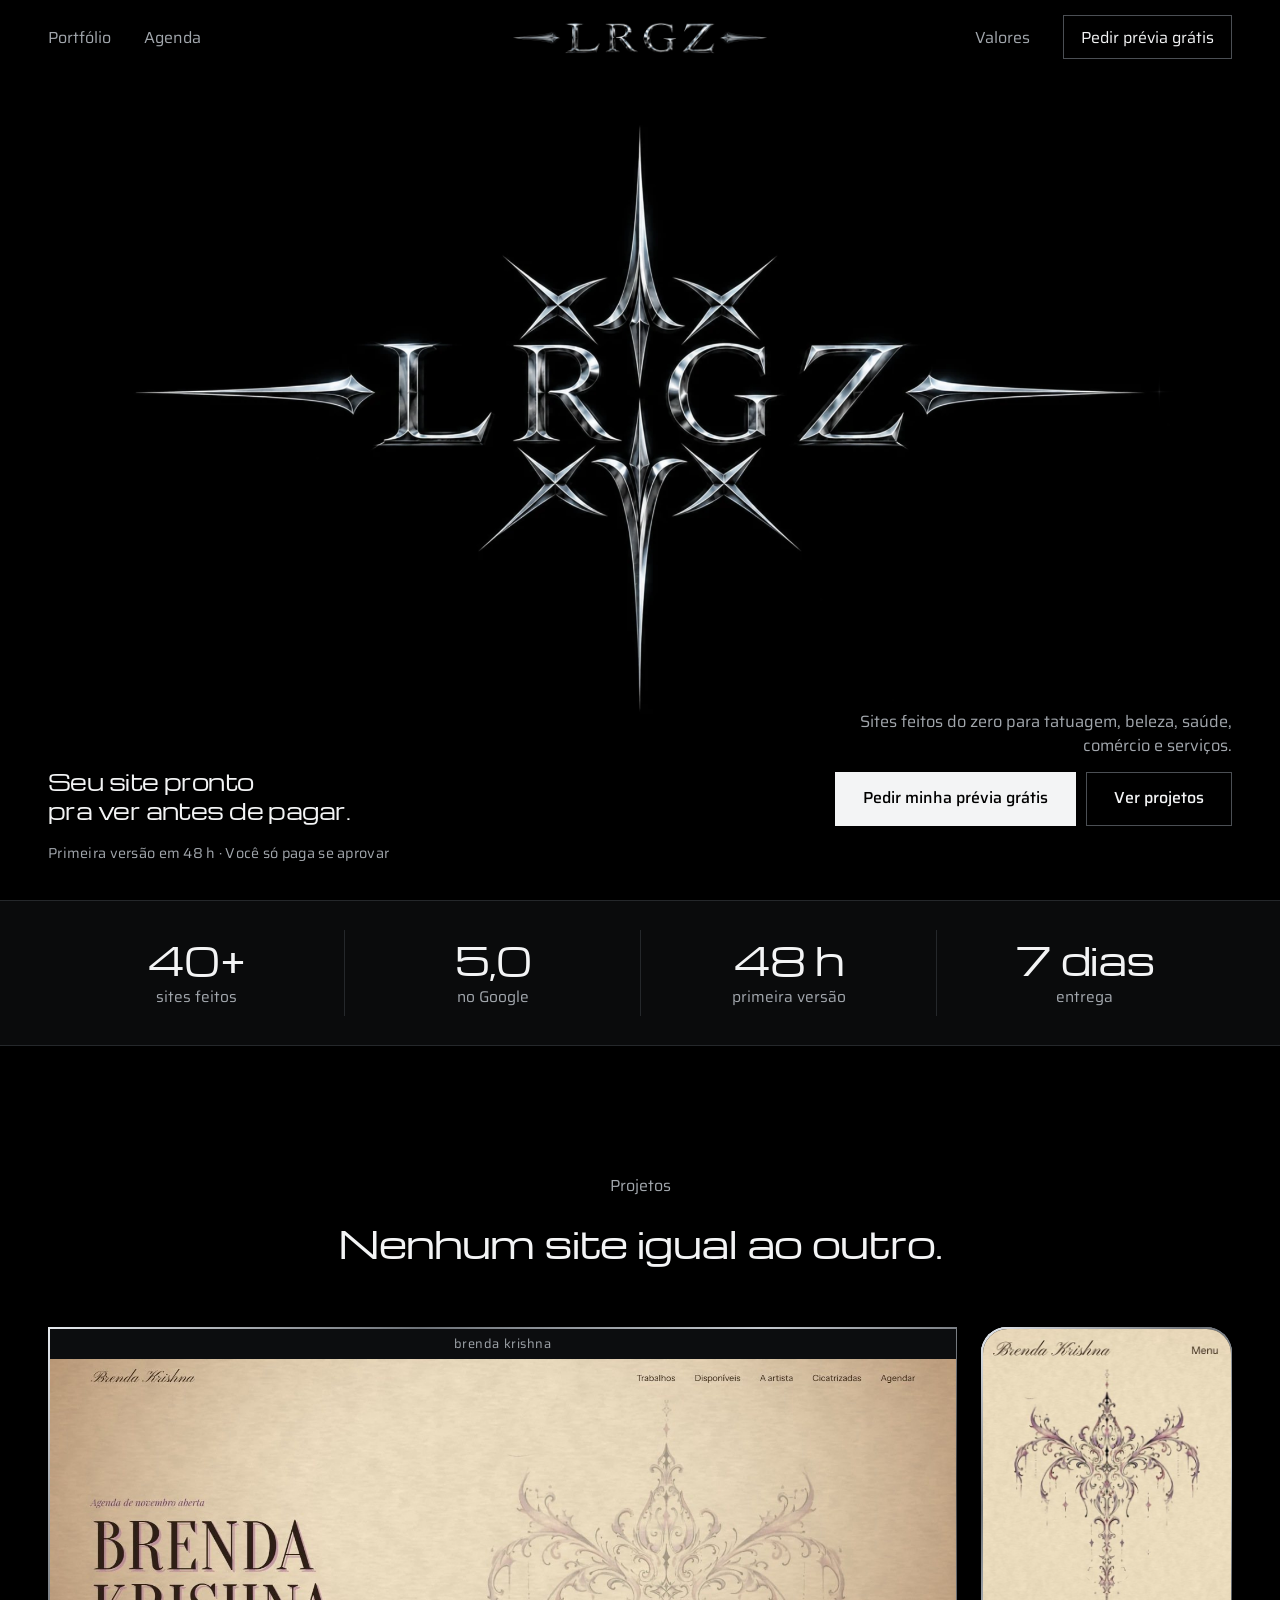
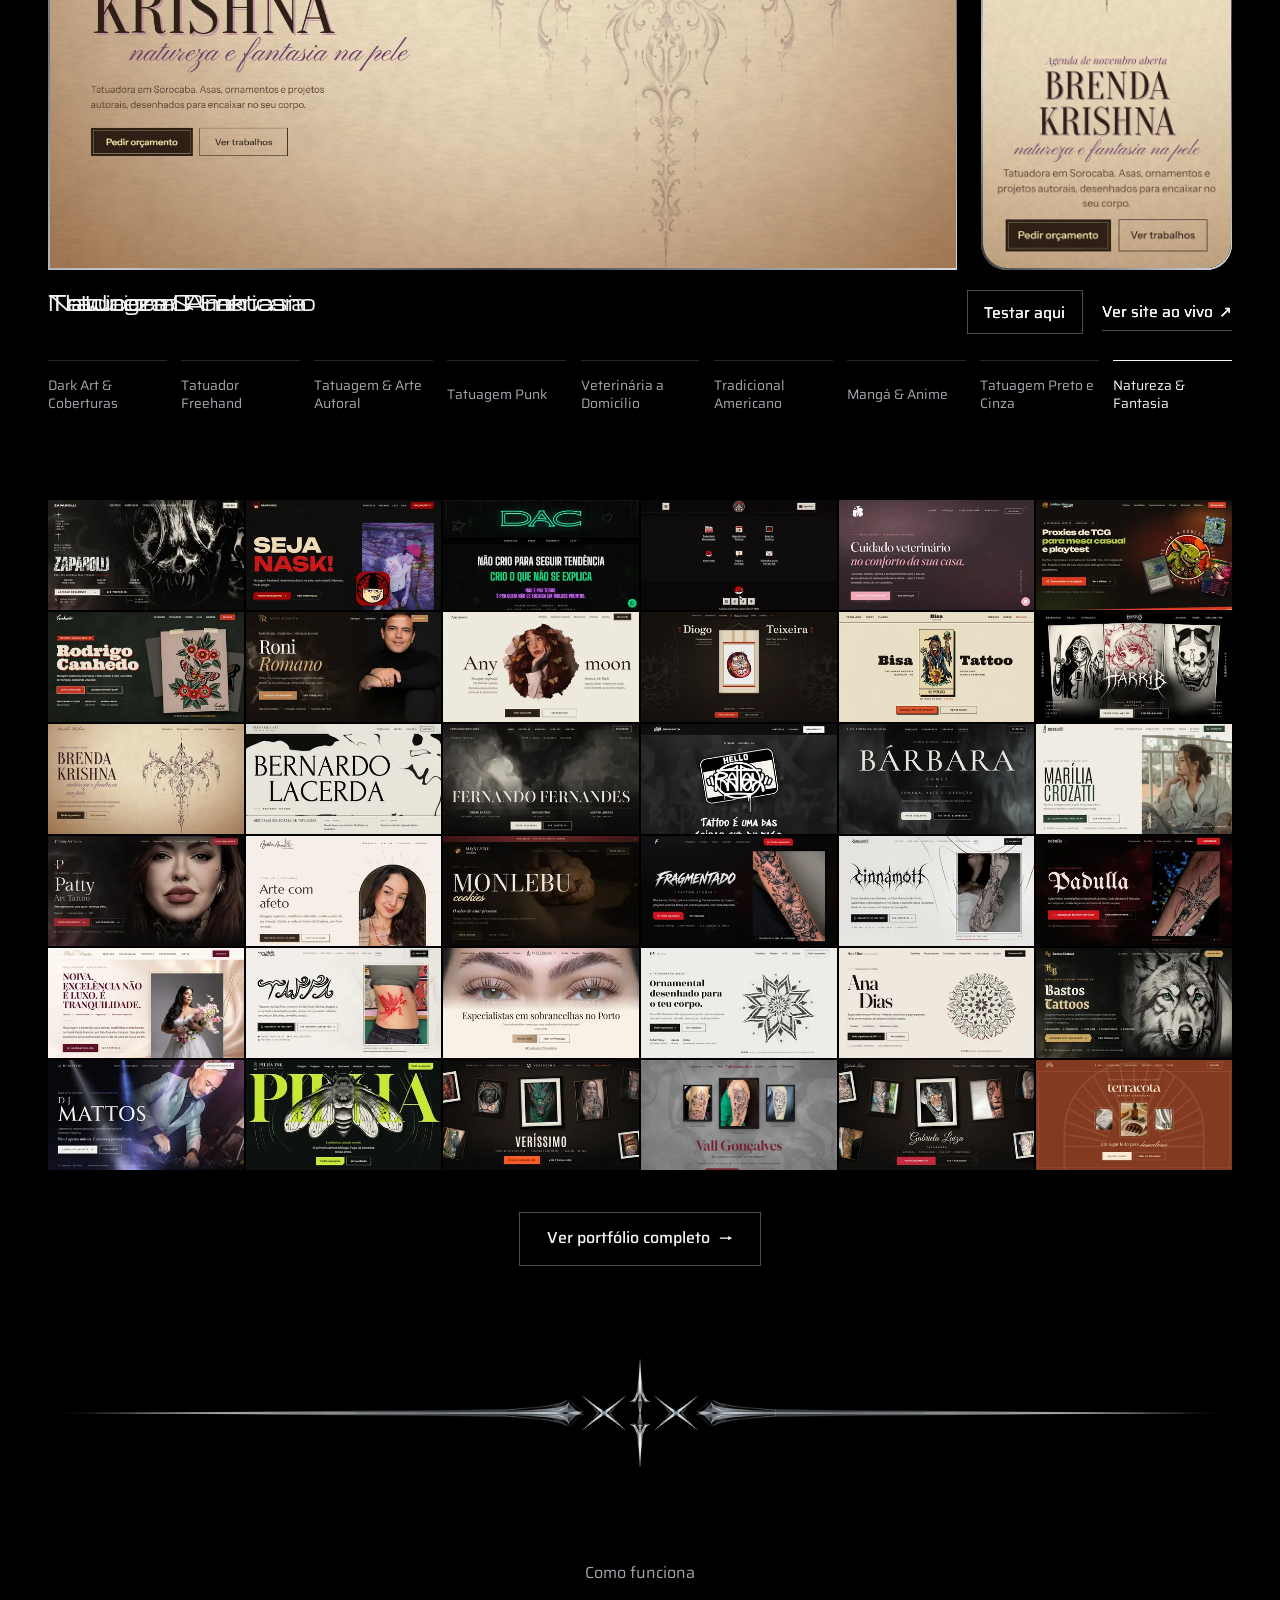
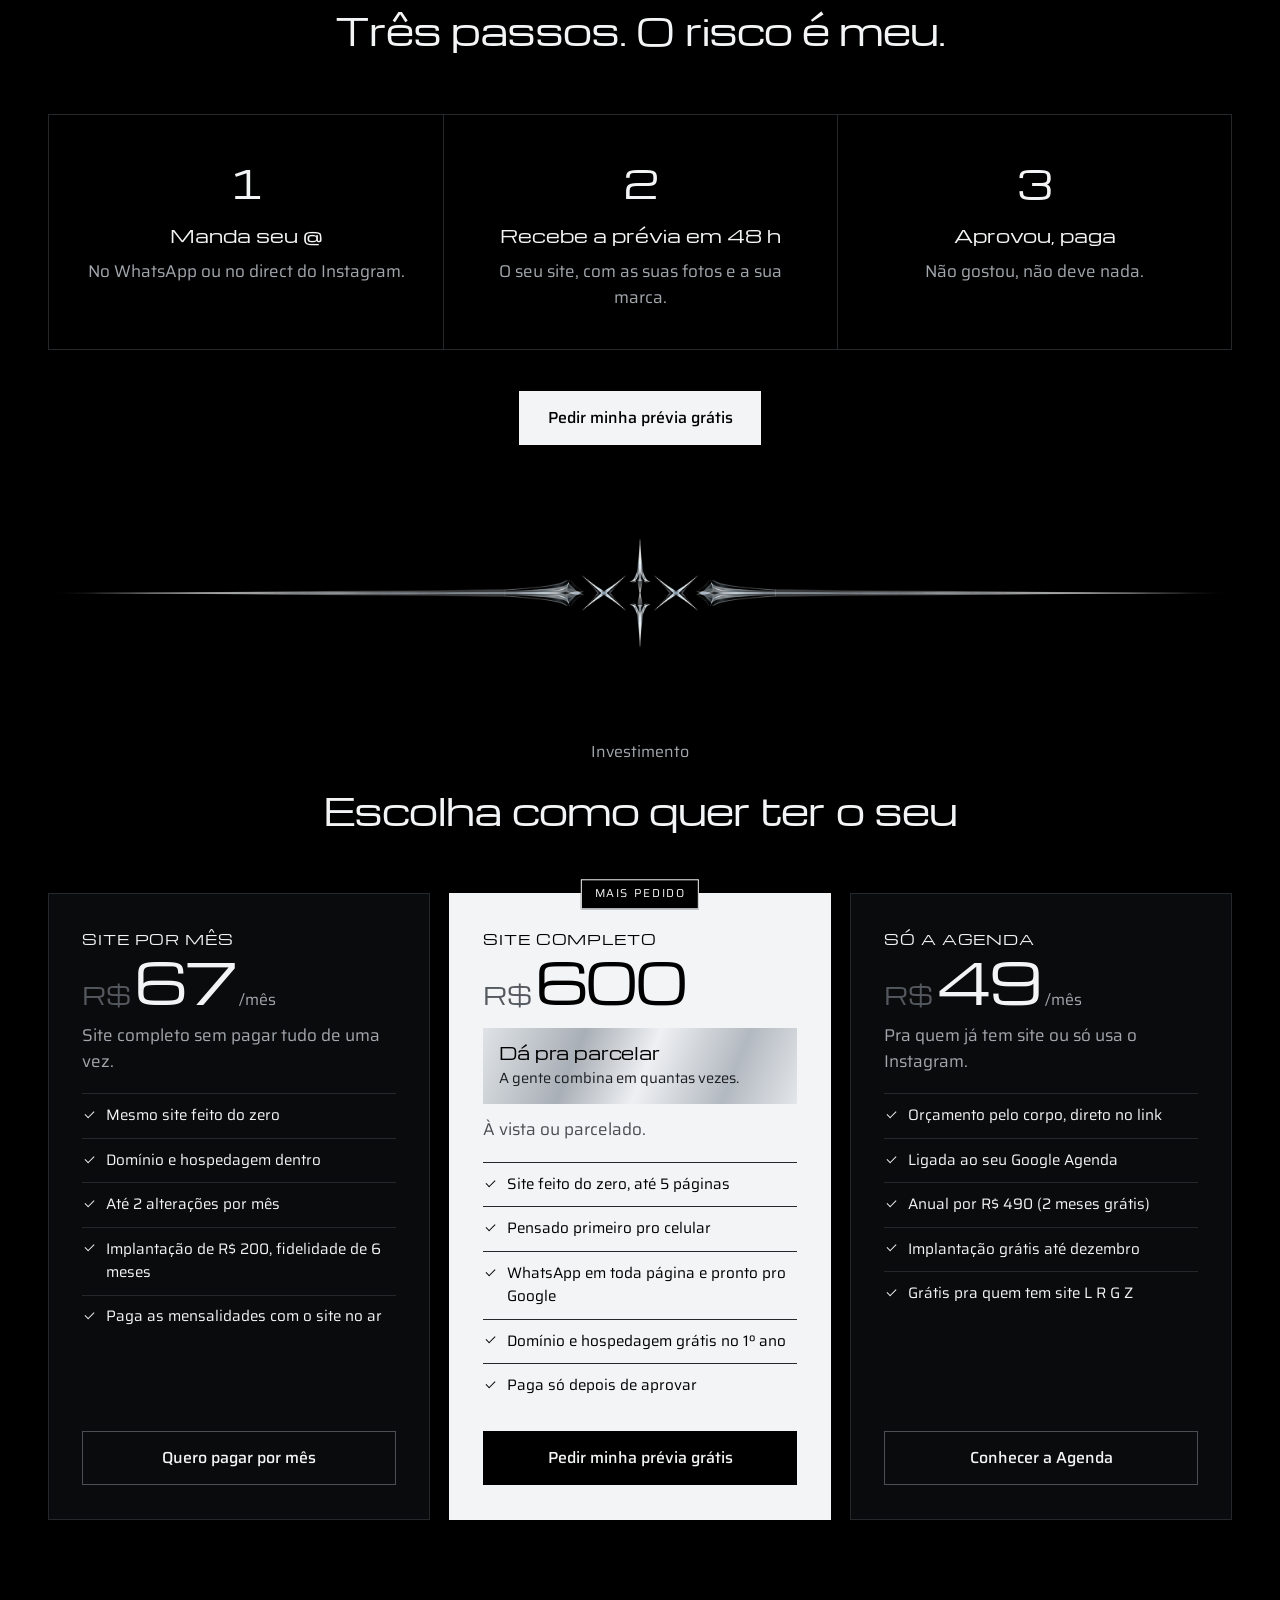
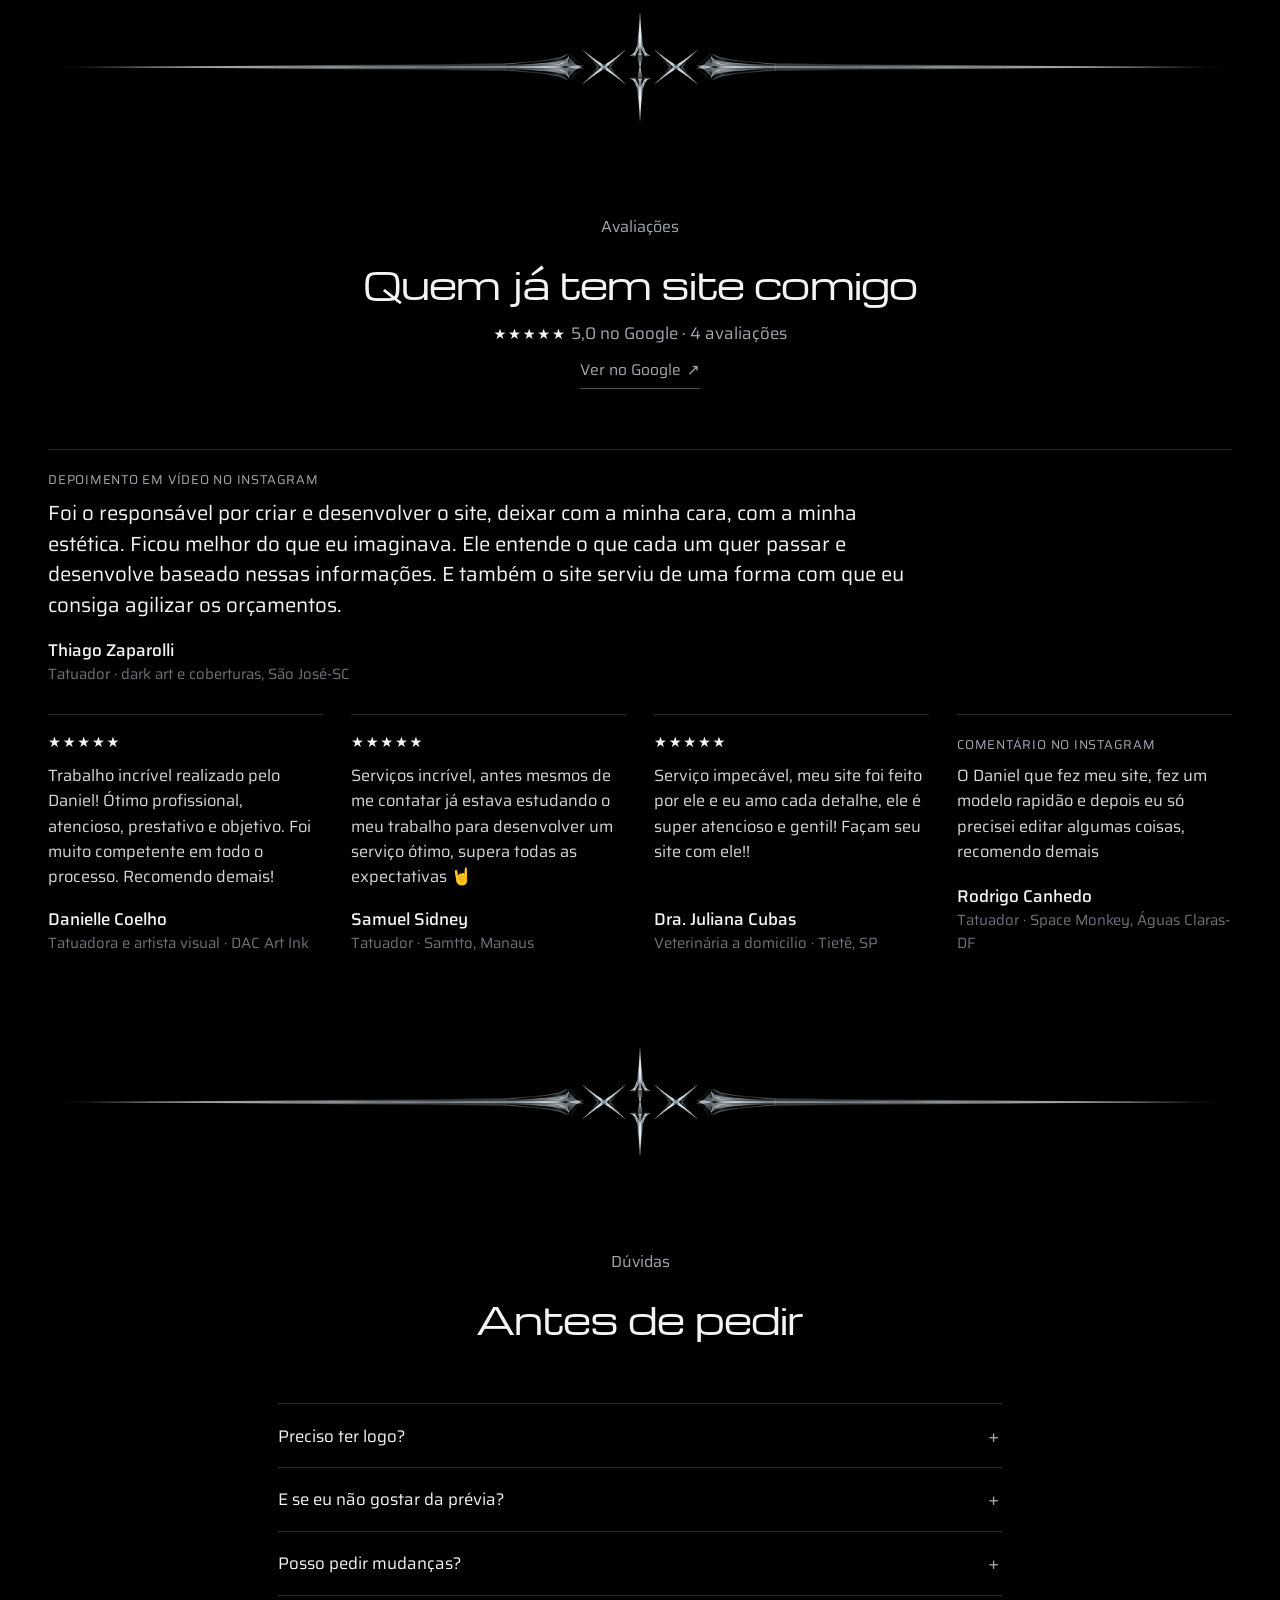
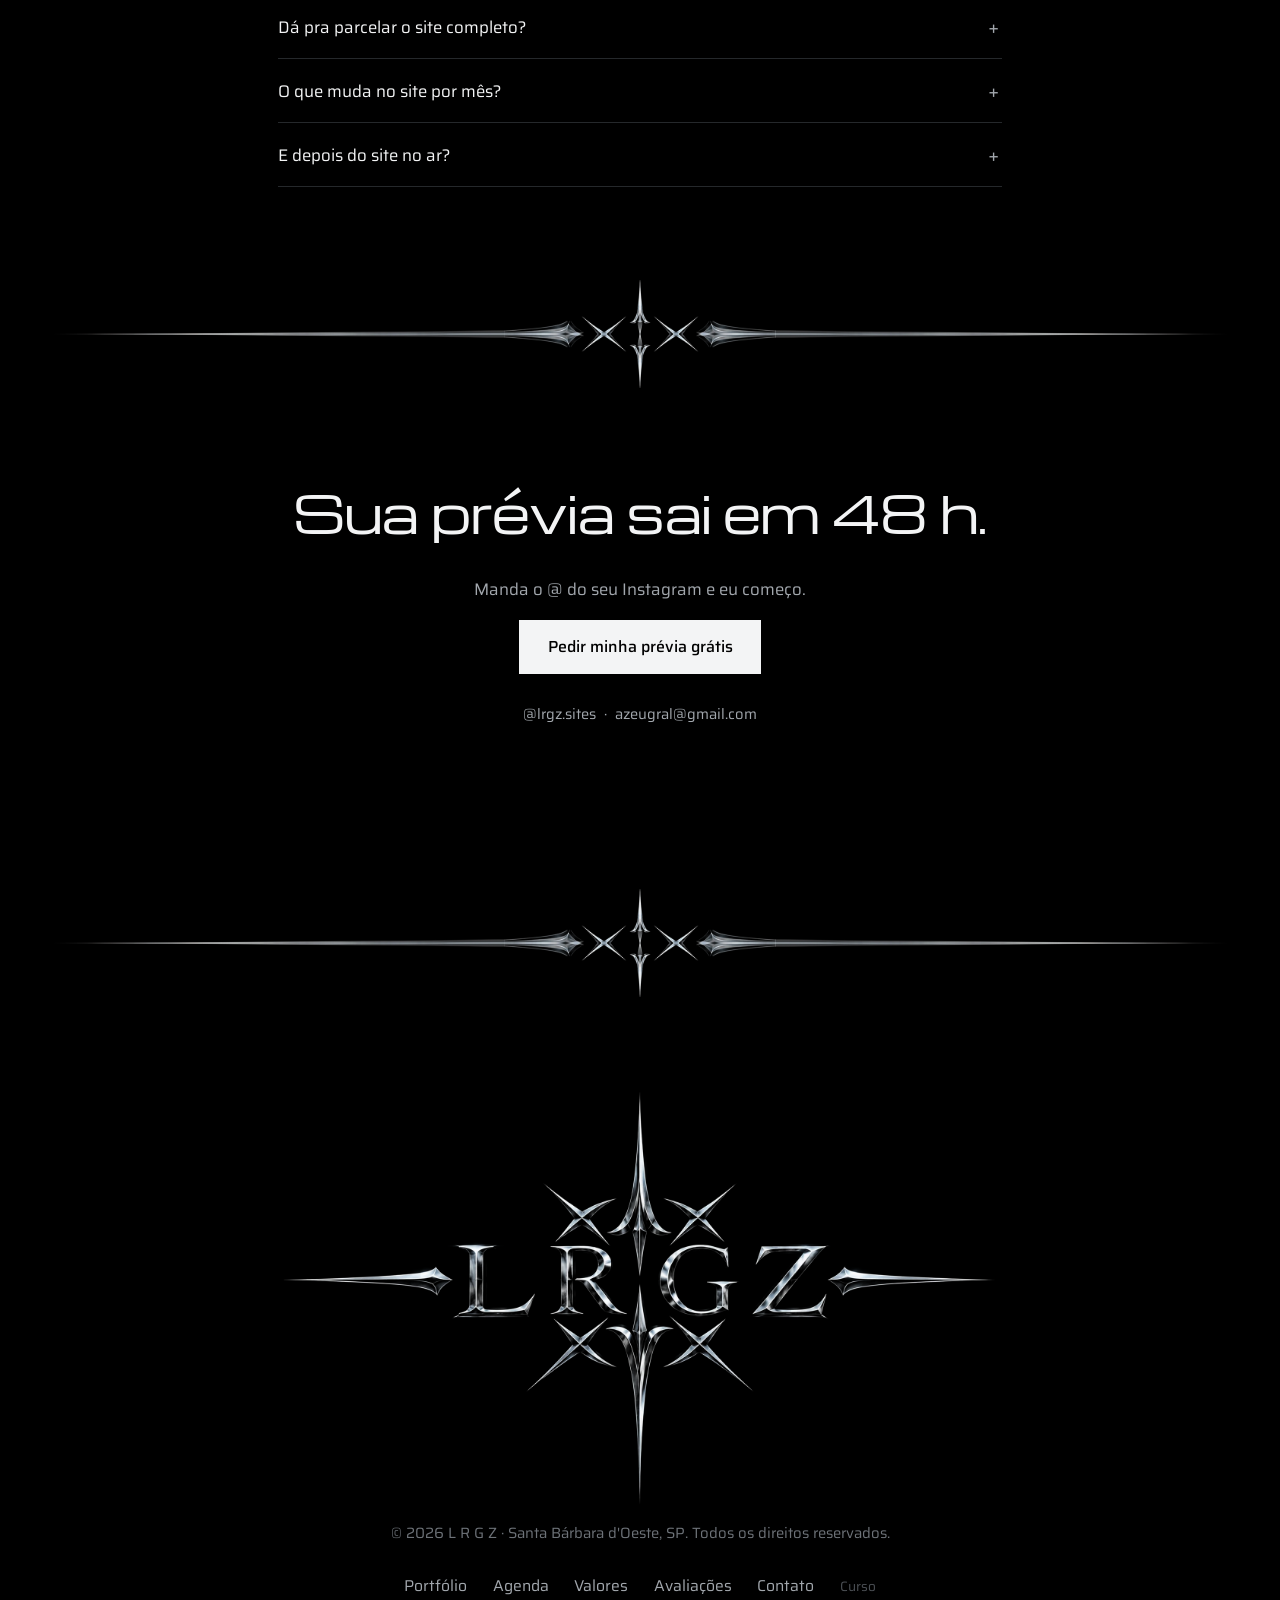
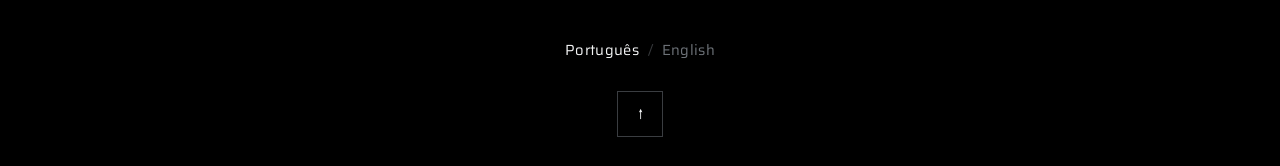
==== commit 7ff3b27b: "Portfólio: 24 sites novos, Diogo e Bisa em destaque; saem Hono, Eric e Lênnin Co-Authored-By: Claude" ====
--- a/index.html
+++ b/index.html
@@ -377,34 +377,36 @@
         <a href="https://samtto.com.br" target="_blank" rel="noopener" aria-label="Tatuagem Punk"><img src="posters/mini/samtto.webp" alt="" width="384" height="216" loading="lazy" decoding="async"></a>
         <a href="https://julianacubasvet.com.br" target="_blank" rel="noopener" aria-label="Veterinária a Domicílio"><img src="posters/mini/juliana-cubas.webp" alt="" width="384" height="216" loading="lazy" decoding="async"></a>
         <a href="https://goblinsmagicos.com.br" target="_blank" rel="noopener" aria-label="Proxies de Magic"><img src="posters/mini/goblins.webp" alt="" width="384" height="216" loading="lazy" decoding="async"></a>
+        <a href="https://azeugral.github.io/rodrigo-canhedo/" target="_blank" rel="noopener" aria-label="Tradicional Americano"><img src="posters/mini/rodrigo.webp" alt="" width="384" height="216" loading="lazy" decoding="async"></a>
+        <a href="https://azeugral.github.io/roni-romano/" target="_blank" rel="noopener" aria-label="Visagismo &amp; Hair Design"><img src="posters/mini/roni.webp" alt="" width="384" height="216" loading="lazy" decoding="async"></a>
+        <a href="https://azeugral.github.io/anymoon-ink/" target="_blank" rel="noopener" aria-label="Releituras de Pintura"><img src="posters/mini/anymoon.webp" alt="" width="384" height="216" loading="lazy" decoding="async"></a>
+        <a href="https://azeugral.github.io/diogo-irezumi/" target="_blank" rel="noopener" aria-label="Irezumi em Loures"><img src="posters/mini/diogo.webp" alt="" width="384" height="216" loading="lazy" decoding="async"></a>
+        <a href="https://azeugral.github.io/bisa-tattoo/" target="_blank" rel="noopener" aria-label="Tradicional &amp; Oriental"><img src="posters/mini/bisa-tattoo.webp" alt="" width="384" height="216" loading="lazy" decoding="async"></a>
         <a href="https://azeugral.github.io/harrib-tattoo/" target="_blank" rel="noopener" aria-label="Mangá &amp; Anime"><img src="posters/mini/harrib.webp" alt="" width="384" height="216" loading="lazy" decoding="async"></a>
         <a href="https://azeugral.github.io/brenda-krishna/" target="_blank" rel="noopener" aria-label="Natureza &amp; Fantasia"><img src="posters/mini/brenda.webp" alt="" width="384" height="216" loading="lazy" decoding="async"></a>
-        <a href="https://azeugral.github.io/rodrigo-canhedo/" target="_blank" rel="noopener" aria-label="Tradicional Americano"><img src="posters/mini/rodrigo.webp" alt="" width="384" height="216" loading="lazy" decoding="async"></a>
         <a href="https://azeugral.github.io/bernardo-art/" target="_blank" rel="noopener" aria-label="Tatuagem Abstrata"><img src="posters/mini/bernardo.webp" alt="" width="384" height="216" loading="lazy" decoding="async"></a>
         <a href="https://azeugral.github.io/fernando-fernandes/" target="_blank" rel="noopener" aria-label="Tatuagem Preto e Cinza"><img src="posters/mini/fernando.webp" alt="" width="384" height="216" loading="lazy" decoding="async"></a>
         <a href="https://azeugral.github.io/erick-ratox/" target="_blank" rel="noopener" aria-label="Tatuagem Tribal"><img src="posters/mini/erick-ratox.webp" alt="" width="384" height="216" loading="lazy" decoding="async"></a>
         <a href="https://azeugral.github.io/na-ponta-da-agulha/" target="_blank" rel="noopener" aria-label="Blackwork Autoral"><img src="posters/mini/agulha.webp" alt="" width="384" height="216" loading="lazy" decoding="async"></a>
-        <a href="https://azeugral.github.io/hono-ink/" target="_blank" rel="noopener" aria-label="Tatuadora Fine Line"><img src="posters/mini/hono.webp" alt="" width="384" height="216" loading="lazy" decoding="async"></a>
-        <a href="https://azeugral.github.io/studio-eric-cardozo/" target="_blank" rel="noopener" aria-label="Tatuador Neo-oriental"><img src="posters/mini/eric.webp" alt="" width="384" height="216" loading="lazy" decoding="async"></a>
         <a href="https://azeugral.github.io/marilia-crozatti/" target="_blank" rel="noopener" aria-label="Fineline &amp; Energéticas"><img src="posters/mini/marilia.webp" alt="" width="384" height="216" loading="lazy" decoding="async"></a>
         <a href="https://azeugral.github.io/patty-art-tattoo/" target="_blank" rel="noopener" aria-label="Realismo &amp; Fine Line"><img src="posters/mini/patty.webp" alt="" width="384" height="216" loading="lazy" decoding="async"></a>
         <a href="https://azeugral.github.io/agatha-amorim/" target="_blank" rel="noopener" aria-label="Tatuagem Ornamental"><img src="posters/mini/agatha.webp" alt="" width="384" height="216" loading="lazy" decoding="async"></a>
         <a href="https://azeugral.github.io/Monlebu/" target="_blank" rel="noopener" aria-label="Cookies Artesanais"><img src="posters/mini/monlebu.webp" alt="" width="384" height="216" loading="lazy" decoding="async"></a>
         <a href="https://azeugral.github.io/fragmentado-tattoo/" target="_blank" rel="noopener" aria-label="Blackwork &amp; Floral"><img src="posters/mini/fragmentado.webp" alt="" width="384" height="216" loading="lazy" decoding="async"></a>
-        <a href="https://azeugral.github.io/roni-romano/" target="_blank" rel="noopener" aria-label="Visagismo &amp; Hair Design"><img src="posters/mini/roni.webp" alt="" width="384" height="216" loading="lazy" decoding="async"></a>
         <a href="https://azeugral.github.io/cinnamott/" target="_blank" rel="noopener" aria-label="Cybertribal &amp; Free Hand"><img src="posters/mini/cinnamott.webp" alt="" width="384" height="216" loading="lazy" decoding="async"></a>
         <a href="https://azeugral.github.io/padulla-ink/" target="_blank" rel="noopener" aria-label="Cybertribal Gótico"><img src="posters/mini/padulla.webp" alt="" width="384" height="216" loading="lazy" decoding="async"></a>
         <a href="https://azeugral.github.io/paola-mancini/" target="_blank" rel="noopener" aria-label="Penteado &amp; Make para Noivas"><img src="posters/mini/paola.webp" alt="" width="384" height="216" loading="lazy" decoding="async"></a>
         <a href="https://azeugral.github.io/taffa/" target="_blank" rel="noopener" aria-label="Bichos &amp; Ornamentos"><img src="posters/mini/taffa.webp" alt="" width="384" height="216" loading="lazy" decoding="async"></a>
         <a href="https://azeugral.github.io/leia-liberato/" target="_blank" rel="noopener" aria-label="Sobrancelhas no Porto"><img src="posters/mini/leia.webp" alt="" width="384" height="216" loading="lazy" decoding="async"></a>
-        <a href="https://azeugral.github.io/lennin-ribeiro/" target="_blank" rel="noopener" aria-label="Realismo &amp; Fechamento"><img src="posters/mini/lennin.webp" alt="" width="384" height="216" loading="lazy" decoding="async"></a>
         <a href="https://azeugral.github.io/gv-tattoo/" target="_blank" rel="noopener" aria-label="Ornamental em Lisboa"><img src="posters/mini/gv.webp" alt="" width="384" height="216" loading="lazy" decoding="async"></a>
         <a href="https://azeugral.github.io/ana-dias/" target="_blank" rel="noopener" aria-label="Pontilhismo &amp; Mandalas"><img src="posters/mini/ana-dias.webp" alt="" width="384" height="216" loading="lazy" decoding="async"></a>
         <a href="https://azeugral.github.io/bastos-tattoo/" target="_blank" rel="noopener" aria-label="Tatuagem &amp; Piercing"><img src="posters/mini/bastos.webp" alt="" width="384" height="216" loading="lazy" decoding="async"></a>
         <a href="https://azeugral.github.io/dj-mattos/" target="_blank" rel="noopener" aria-label="DJ de Casamentos"><img src="posters/mini/dj-mattos.webp" alt="" width="384" height="216" loading="lazy" decoding="async"></a>
         <a href="https://azeugral.github.io/pilha-ink-tattoo/" target="_blank" rel="noopener" aria-label="Tatuagem Autoral em Preto"><img src="posters/mini/pilha.webp" alt="" width="384" height="216" loading="lazy" decoding="async"></a>
-        <a href="https://azeugral.github.io/diogo-irezumi/" target="_blank" rel="noopener" aria-label="Irezumi em Loures"><img src="posters/mini/diogo.webp" alt="" width="384" height="216" loading="lazy" decoding="async"></a>
         <a href="https://azeugral.github.io/verissimo-tattoo/" target="_blank" rel="noopener" aria-label="Realismo &amp; Coberturas"><img src="posters/mini/verissimo.webp" alt="" width="384" height="216" loading="lazy" decoding="async"></a>
+        <a href="https://azeugral.github.io/vall-goncalves/" target="_blank" rel="noopener" aria-label="Fine Line Floral"><img src="posters/mini/vall-goncalves.webp" alt="" width="384" height="216" loading="lazy" decoding="async"></a>
+        <a href="https://azeugral.github.io/gabriela-luiza/" target="_blank" rel="noopener" aria-label="Tatuadora Premiada"><img src="posters/mini/gabriela-luiza.webp" alt="" width="384" height="216" loading="lazy" decoding="async"></a>
+        <a href="https://azeugral.github.io/terracota-head-spa/" target="_blank" rel="noopener" aria-label="Head Spa"><img src="posters/mini/terracota-head-spa.webp" alt="" width="384" height="216" loading="lazy" decoding="async"></a>
       </div>
       <div class="portfolio-more">
         <a href="/portfolio" class="btn btn-outline">Ver portfólio completo <span aria-hidden="true">→</span></a>
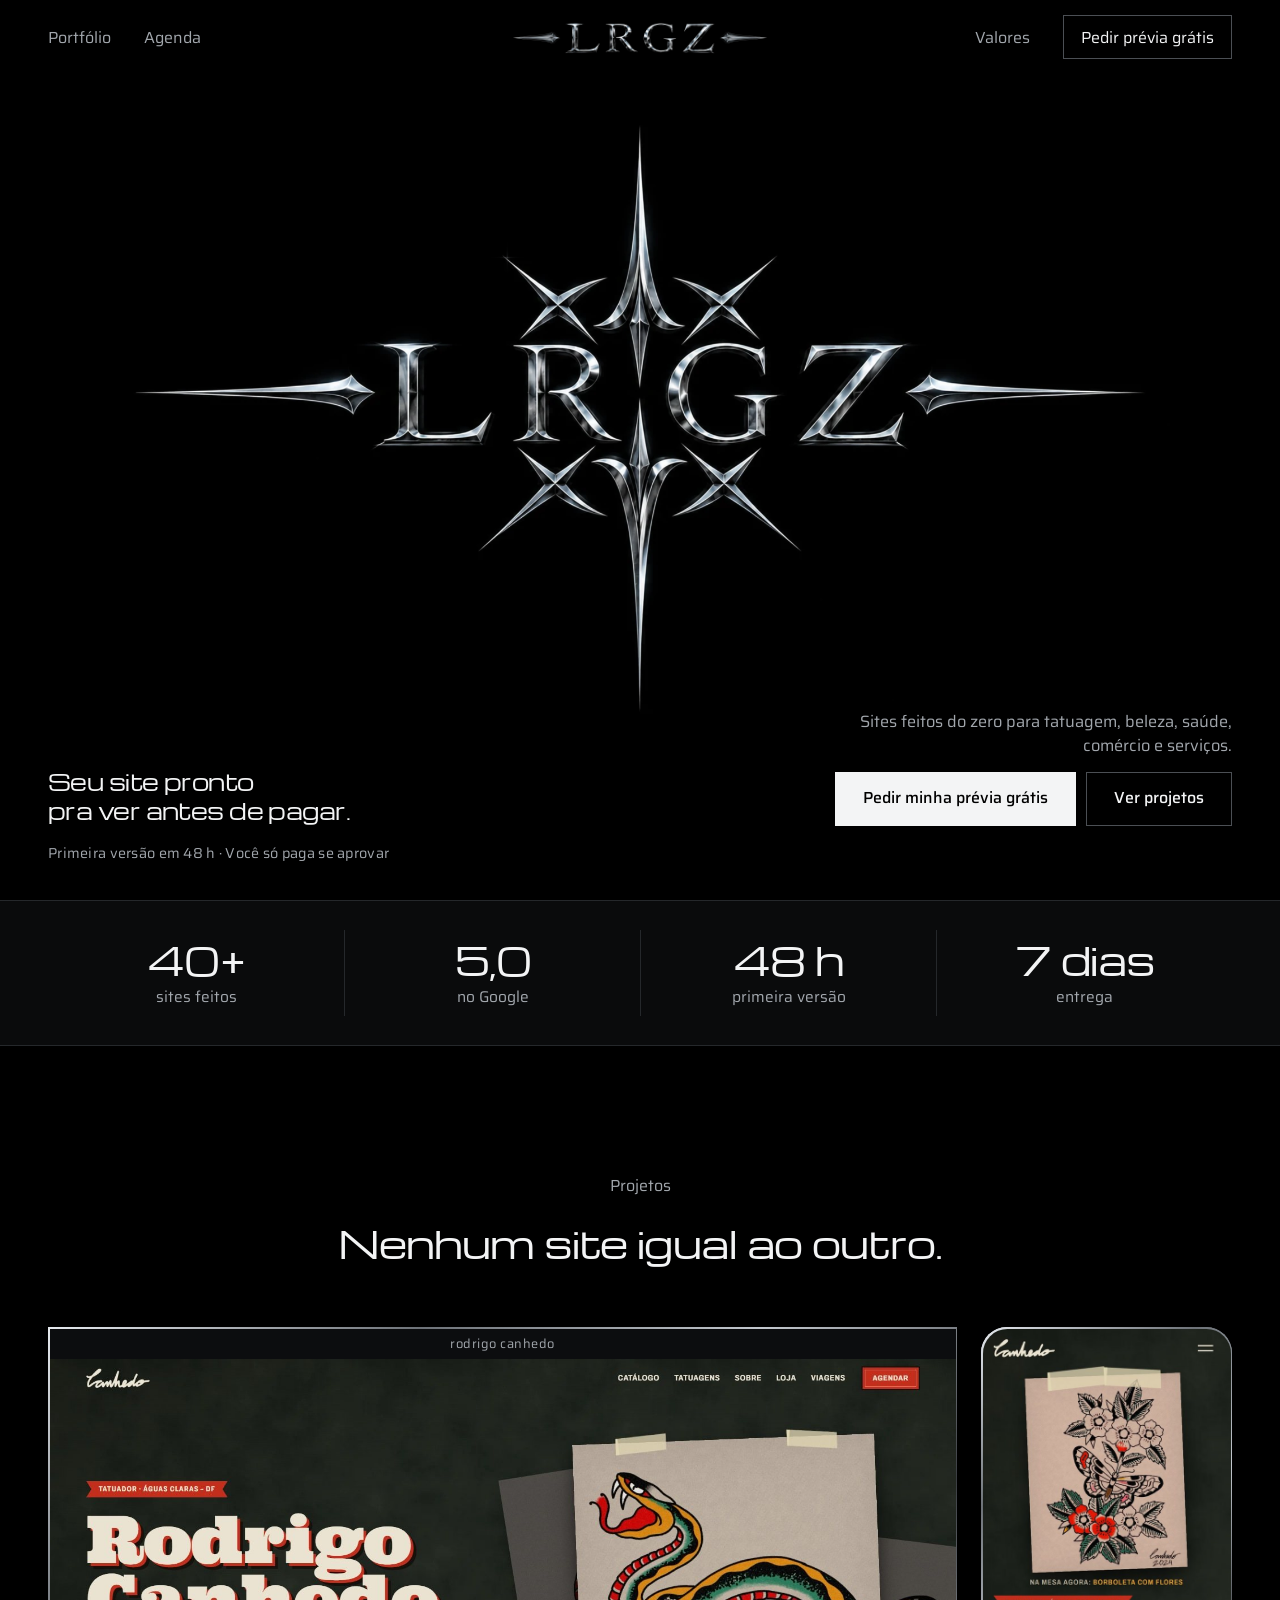
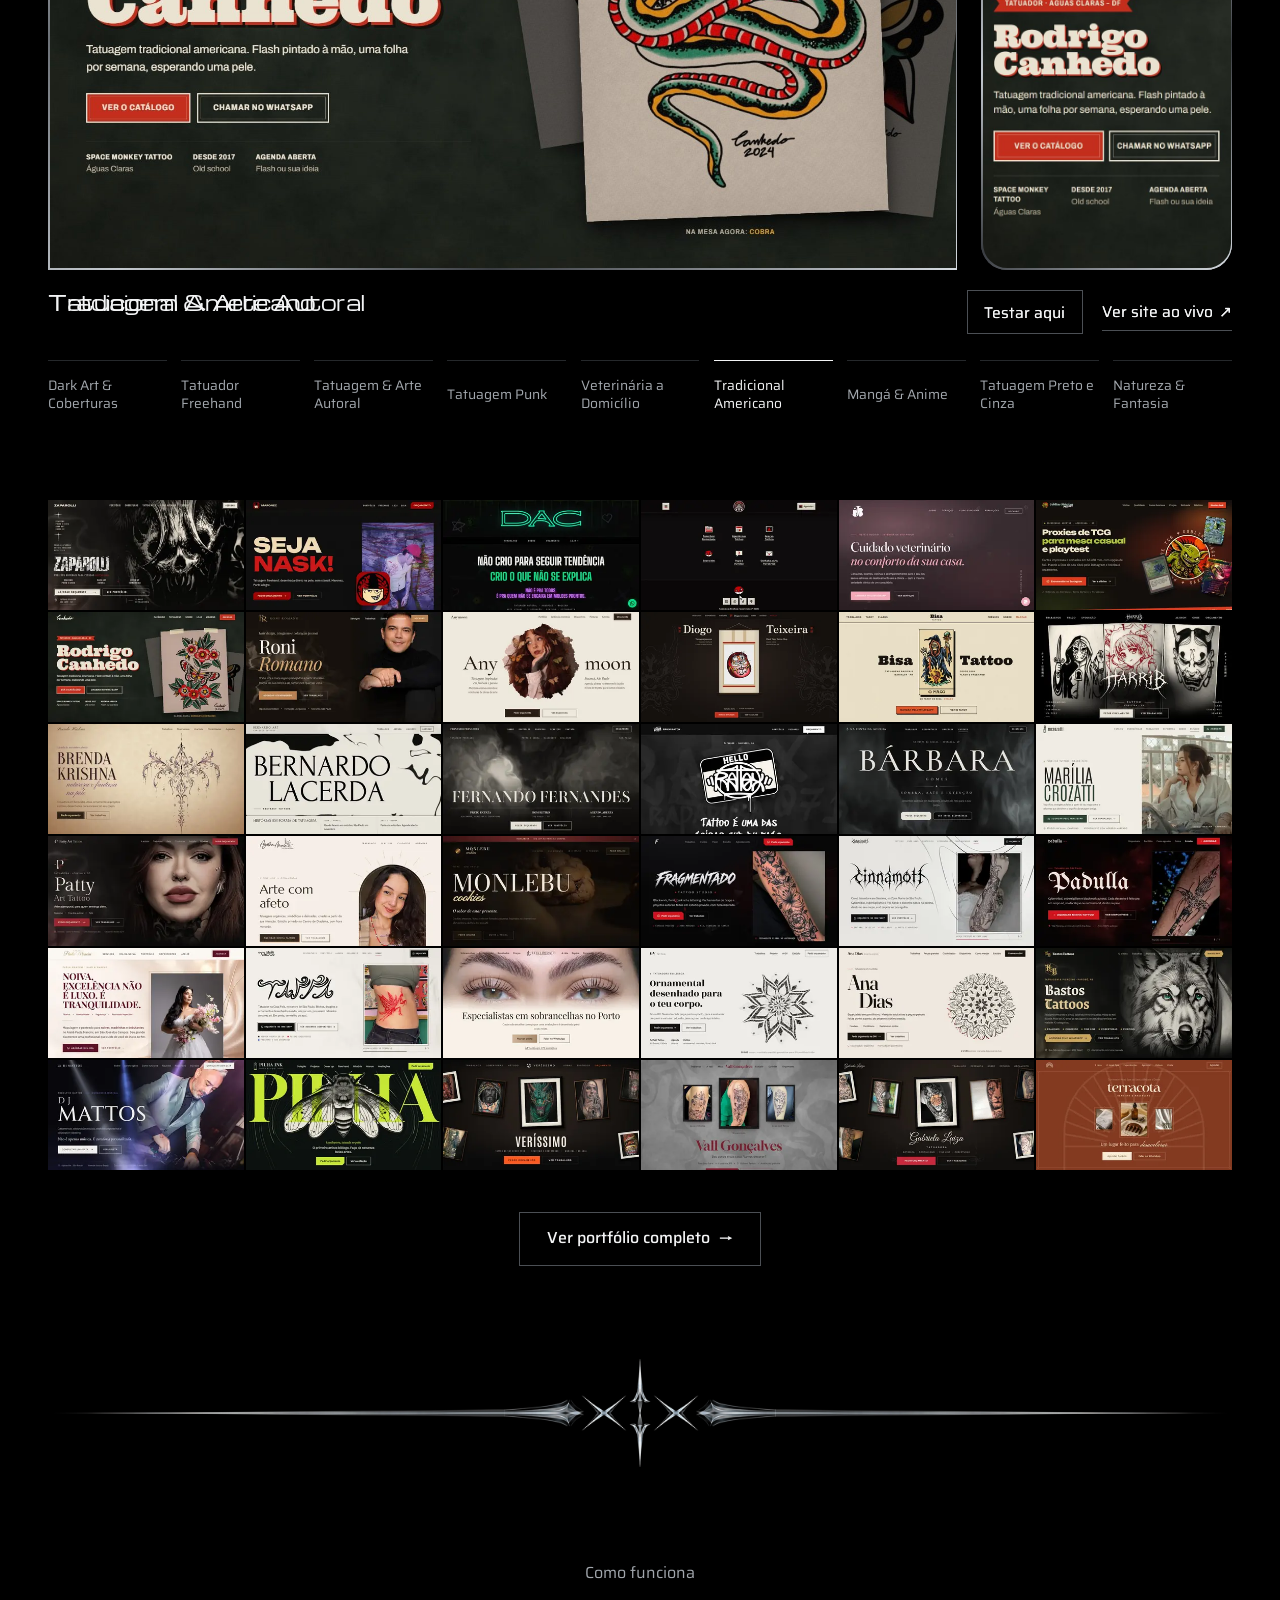
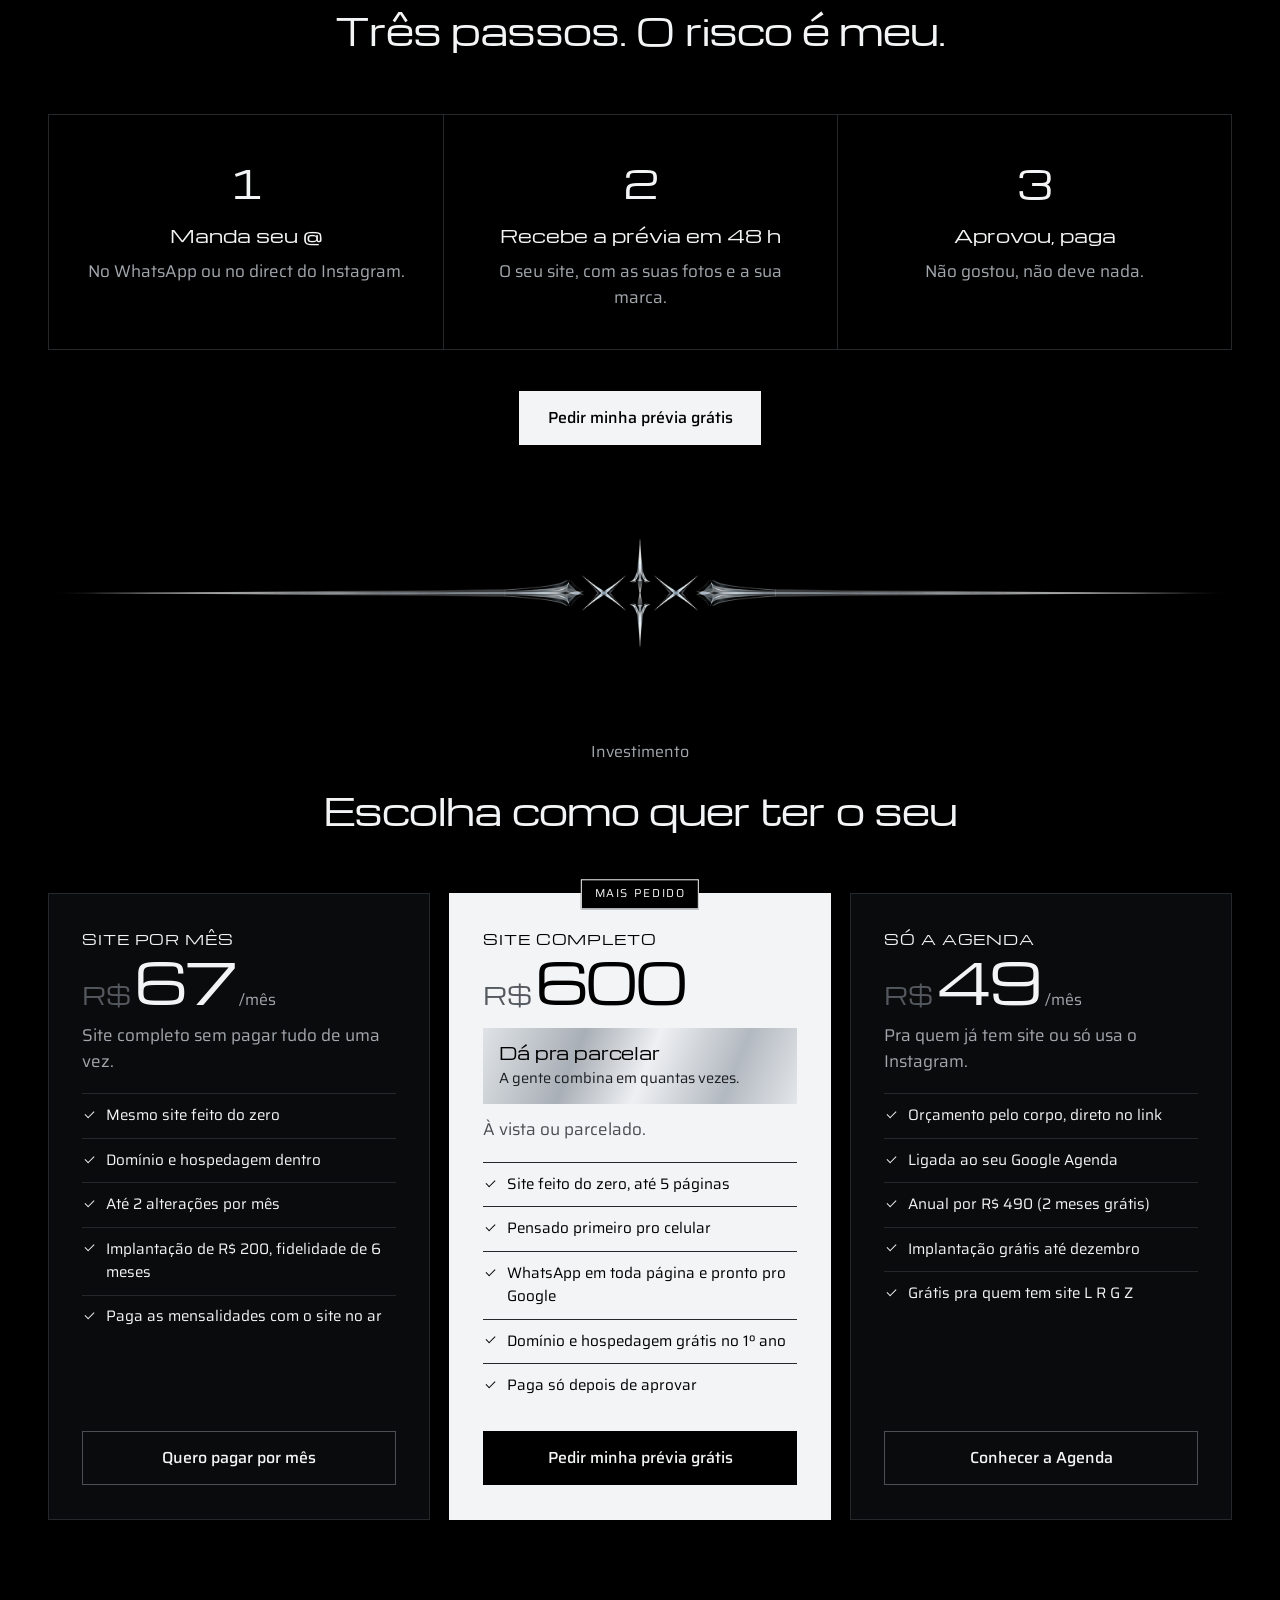
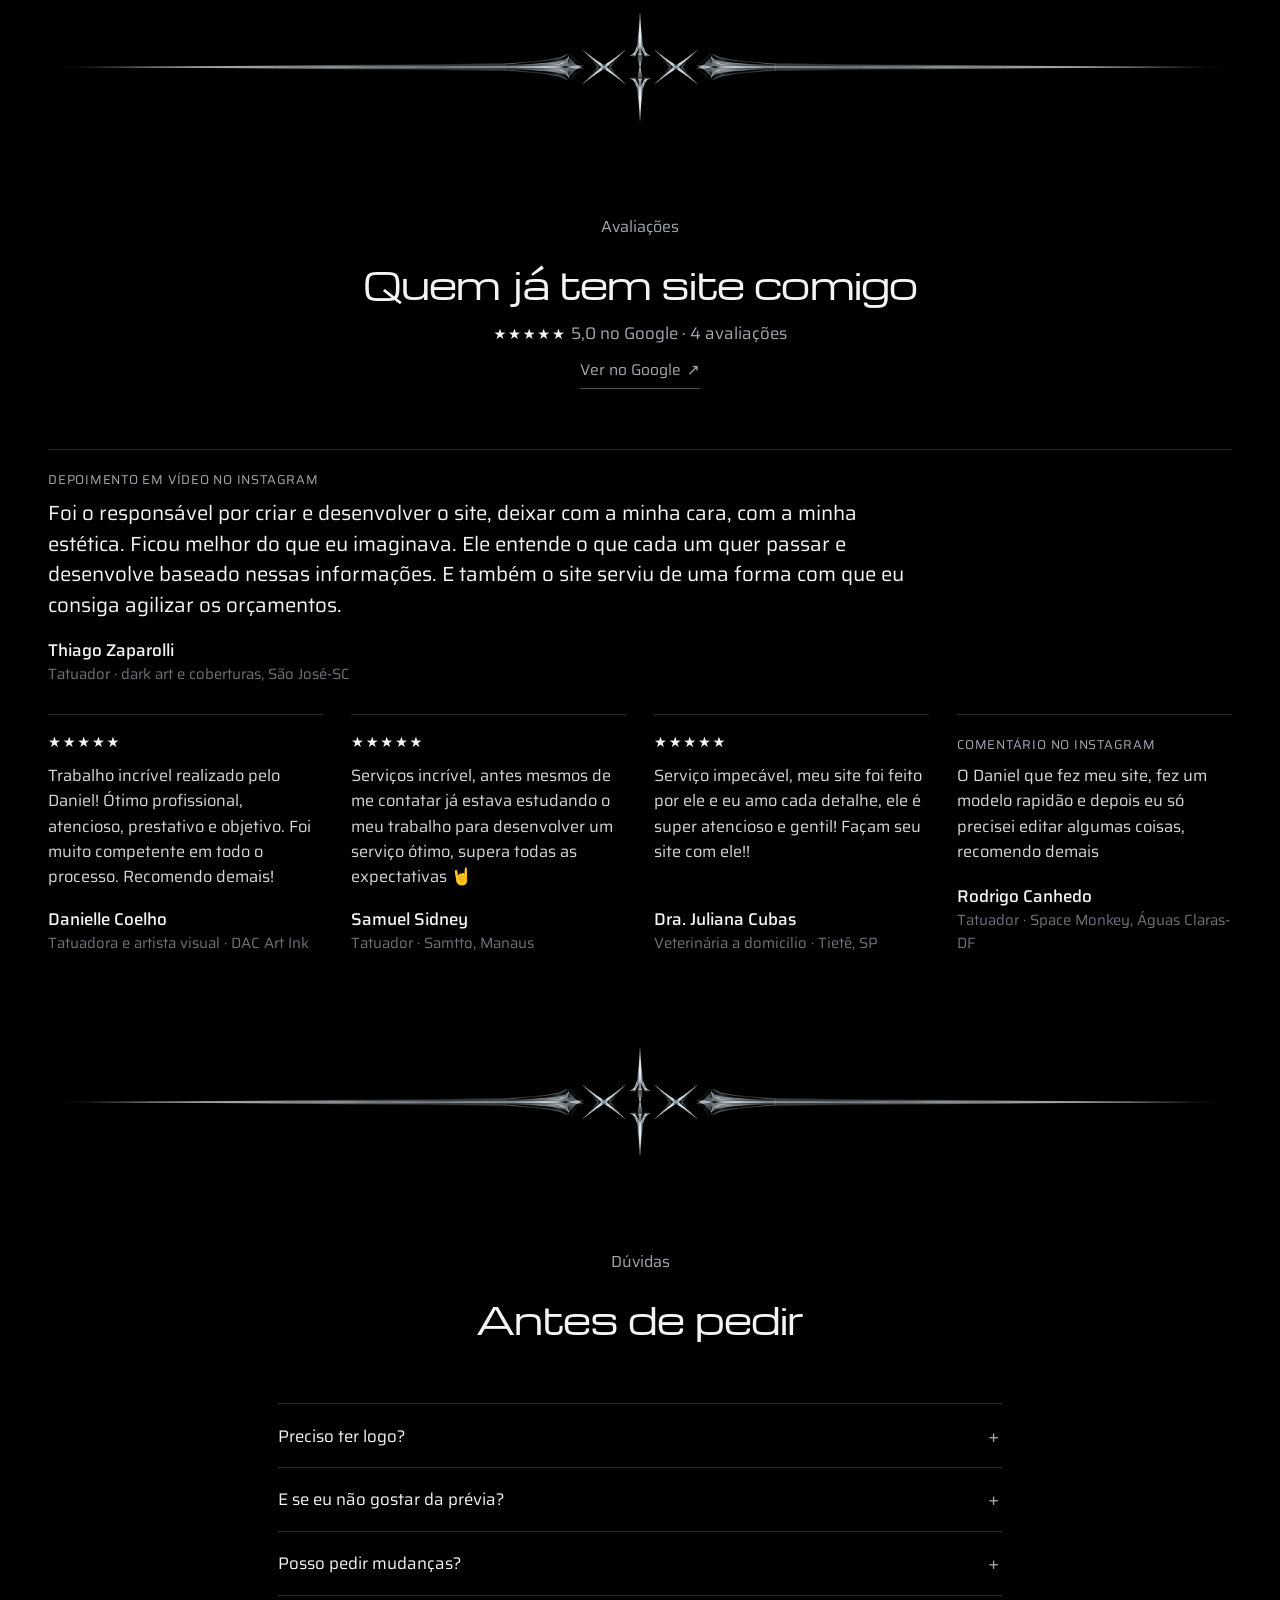
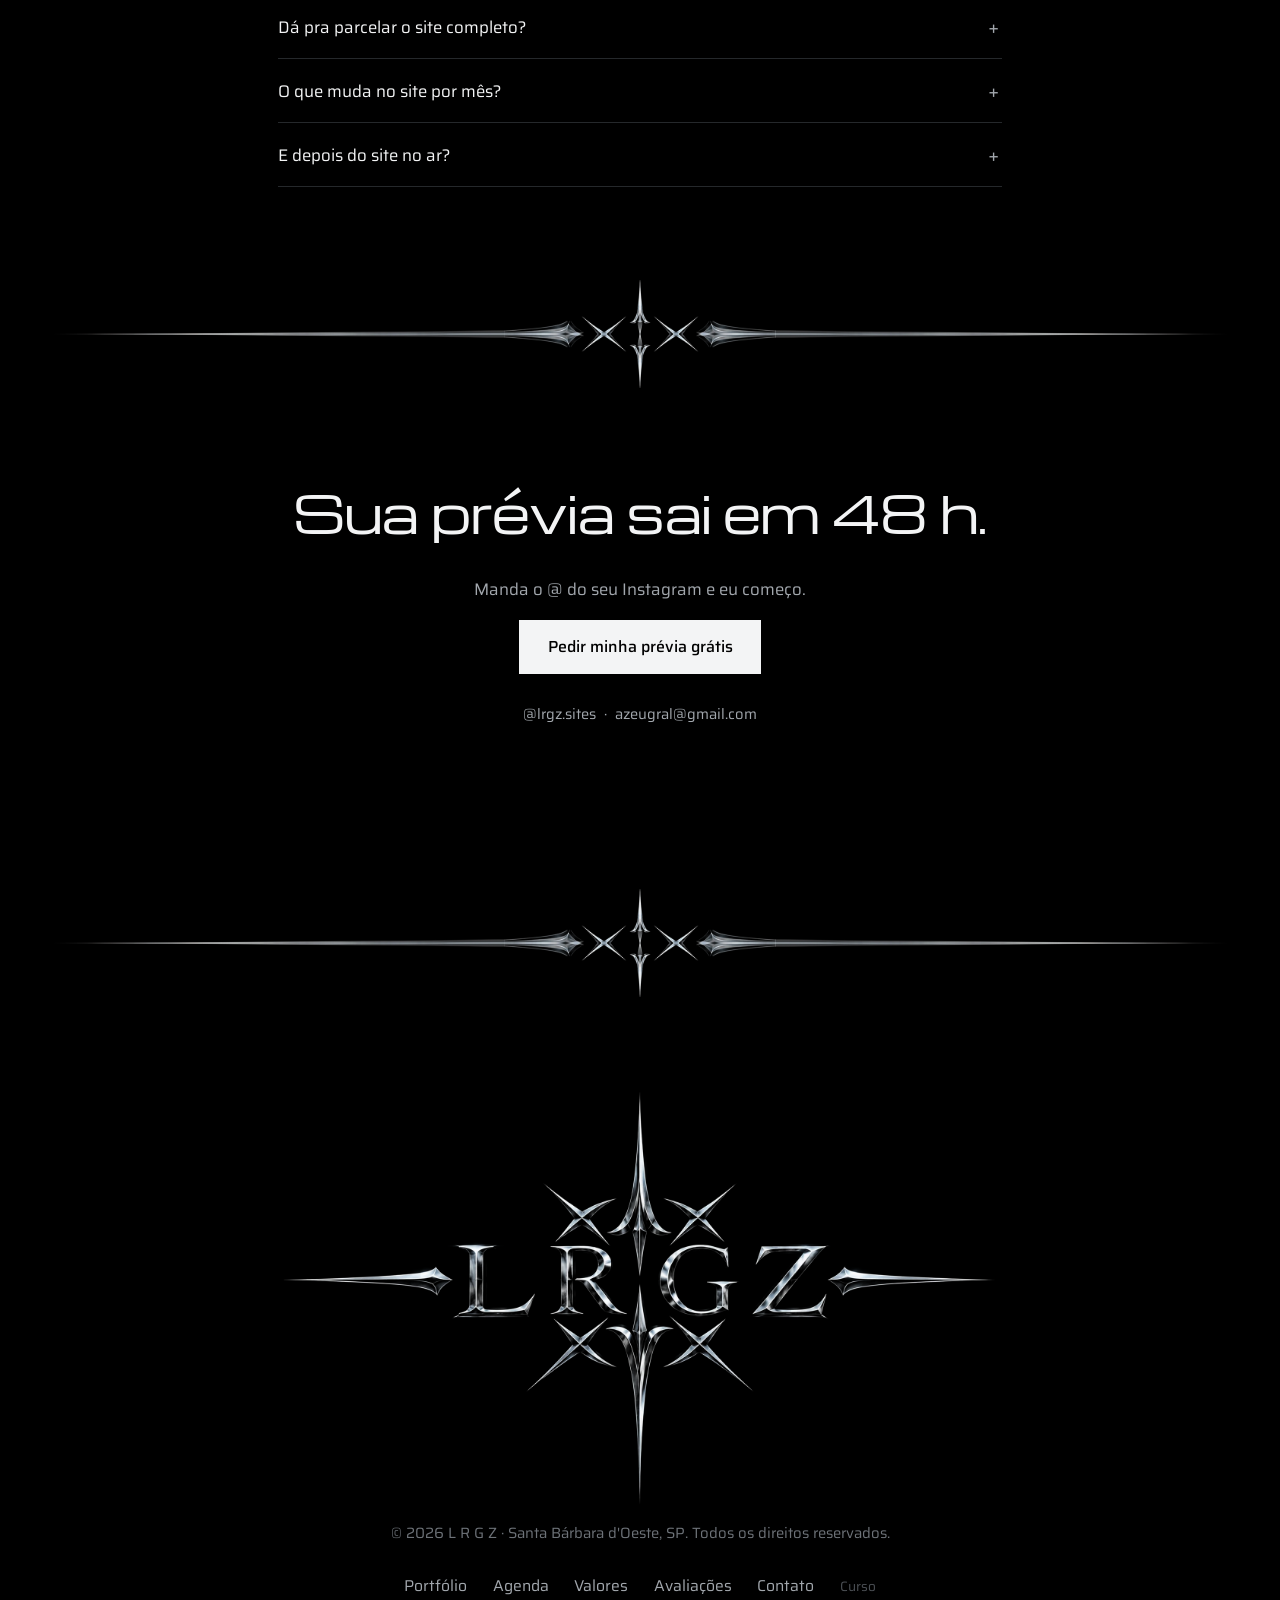
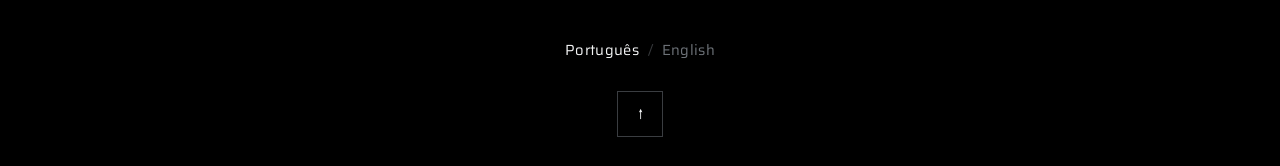
==== commit 6edb842e: "Rodrigo Canhedo e Roni Romano com o domínio próprio Co-Authored-By: Claude Opus 5.5 <noreply@anthrop" ====
--- a/index.html
+++ b/index.html
@@ -310,8 +310,8 @@
             <p class="tag">Site Profissional · Direção de arte</p>
             <h3>Tradicional Americano</h3>
             <div class="case-actions">
-              <button type="button" class="case-try" data-demo="https://azeugral.github.io/rodrigo-canhedo/">Testar aqui</button>
-              <a class="case-live" href="https://azeugral.github.io/rodrigo-canhedo/" target="_blank" rel="noopener">Ver site ao vivo <span class="ar">↗</span></a>
+              <button type="button" class="case-try" data-demo="https://rodrigocanhedo.com.br">Testar aqui</button>
+              <a class="case-live" href="https://rodrigocanhedo.com.br" target="_blank" rel="noopener">Ver site ao vivo <span class="ar">↗</span></a>
             </div>
           </div>
         </article>
@@ -377,8 +377,8 @@
         <a href="https://samtto.com.br" target="_blank" rel="noopener" aria-label="Tatuagem Punk"><img src="posters/mini/samtto.webp" alt="" width="384" height="216" loading="lazy" decoding="async"></a>
         <a href="https://julianacubasvet.com.br" target="_blank" rel="noopener" aria-label="Veterinária a Domicílio"><img src="posters/mini/juliana-cubas.webp" alt="" width="384" height="216" loading="lazy" decoding="async"></a>
         <a href="https://goblinsmagicos.com.br" target="_blank" rel="noopener" aria-label="Proxies de Magic"><img src="posters/mini/goblins.webp" alt="" width="384" height="216" loading="lazy" decoding="async"></a>
-        <a href="https://azeugral.github.io/rodrigo-canhedo/" target="_blank" rel="noopener" aria-label="Tradicional Americano"><img src="posters/mini/rodrigo.webp" alt="" width="384" height="216" loading="lazy" decoding="async"></a>
-        <a href="https://azeugral.github.io/roni-romano/" target="_blank" rel="noopener" aria-label="Visagismo &amp; Hair Design"><img src="posters/mini/roni.webp" alt="" width="384" height="216" loading="lazy" decoding="async"></a>
+        <a href="https://rodrigocanhedo.com.br" target="_blank" rel="noopener" aria-label="Tradicional Americano"><img src="posters/mini/rodrigo.webp" alt="" width="384" height="216" loading="lazy" decoding="async"></a>
+        <a href="https://roniromanovisagismo.com.br" target="_blank" rel="noopener" aria-label="Visagismo &amp; Hair Design"><img src="posters/mini/roni.webp" alt="" width="384" height="216" loading="lazy" decoding="async"></a>
         <a href="https://azeugral.github.io/anymoon-ink/" target="_blank" rel="noopener" aria-label="Releituras de Pintura"><img src="posters/mini/anymoon.webp" alt="" width="384" height="216" loading="lazy" decoding="async"></a>
         <a href="https://azeugral.github.io/diogo-irezumi/" target="_blank" rel="noopener" aria-label="Irezumi em Loures"><img src="posters/mini/diogo.webp" alt="" width="384" height="216" loading="lazy" decoding="async"></a>
         <a href="https://azeugral.github.io/bisa-tattoo/" target="_blank" rel="noopener" aria-label="Tradicional &amp; Oriental"><img src="posters/mini/bisa-tattoo.webp" alt="" width="384" height="216" loading="lazy" decoding="async"></a>
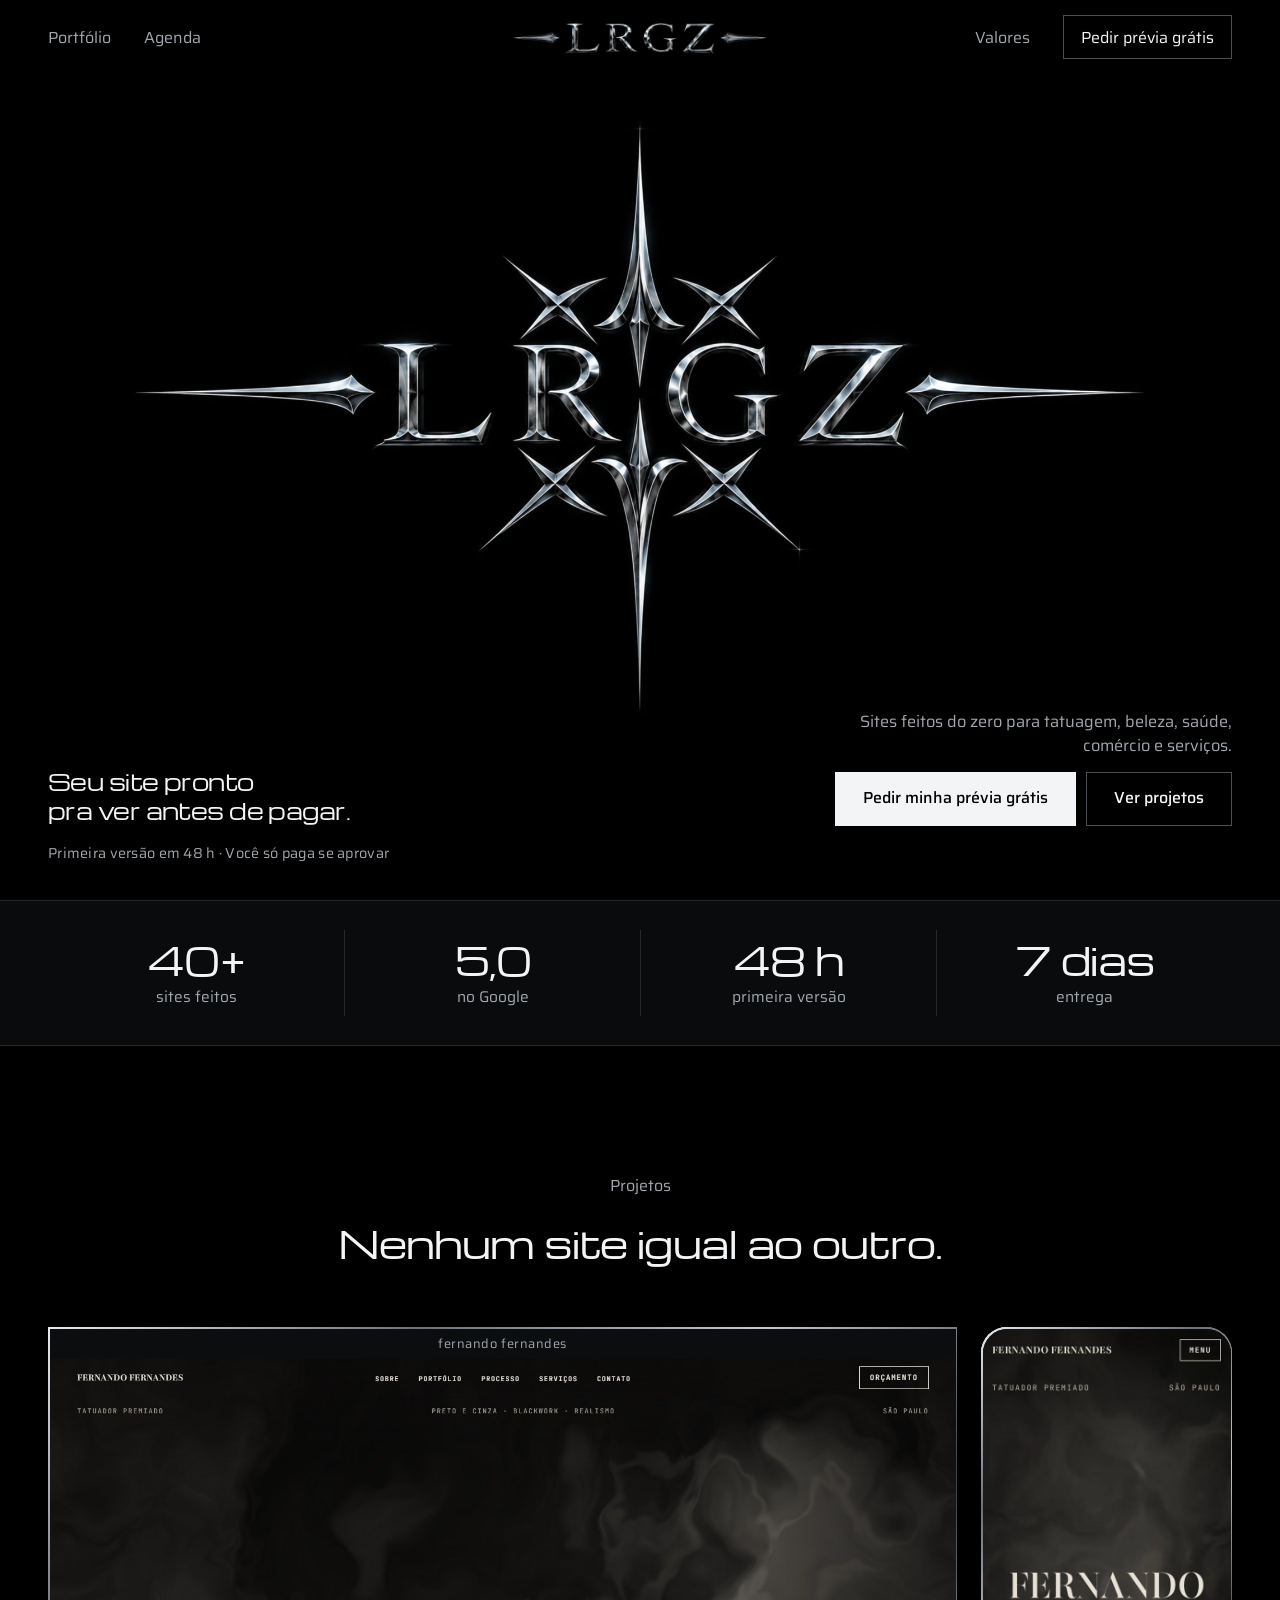
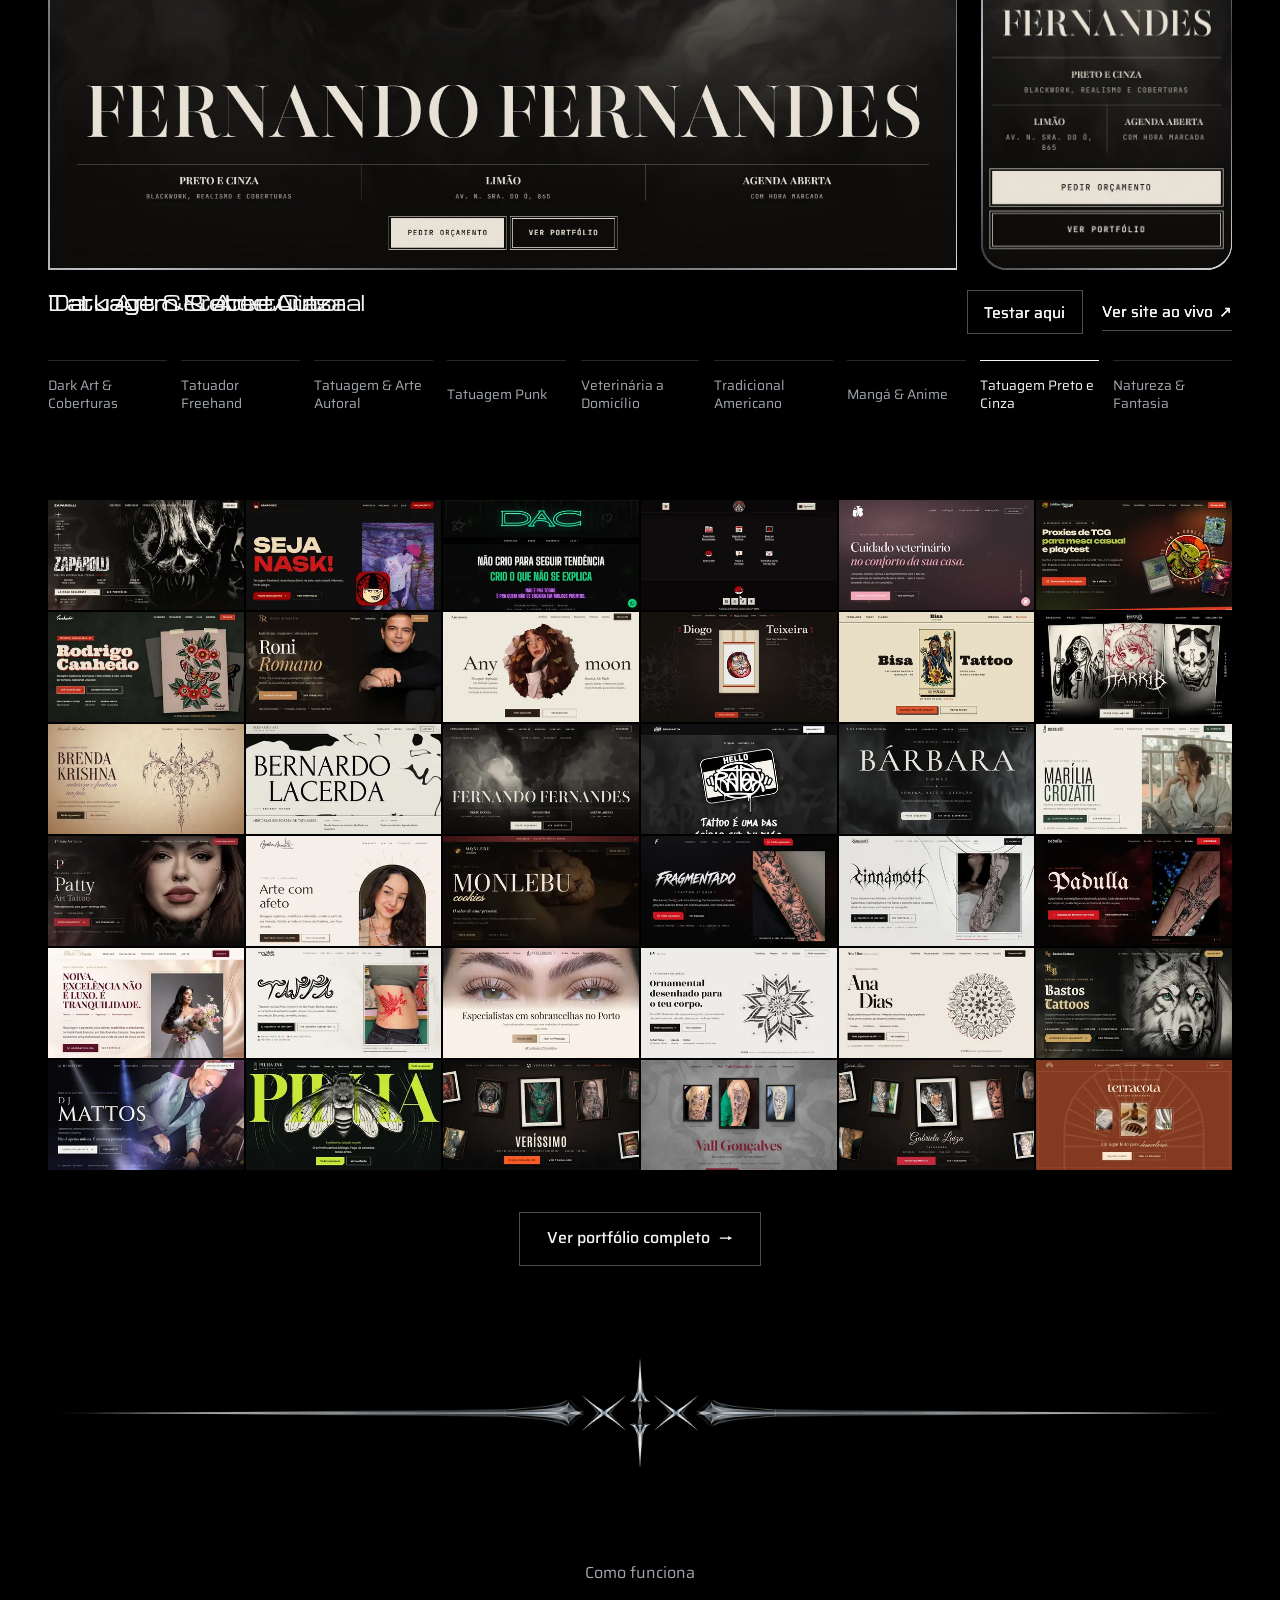
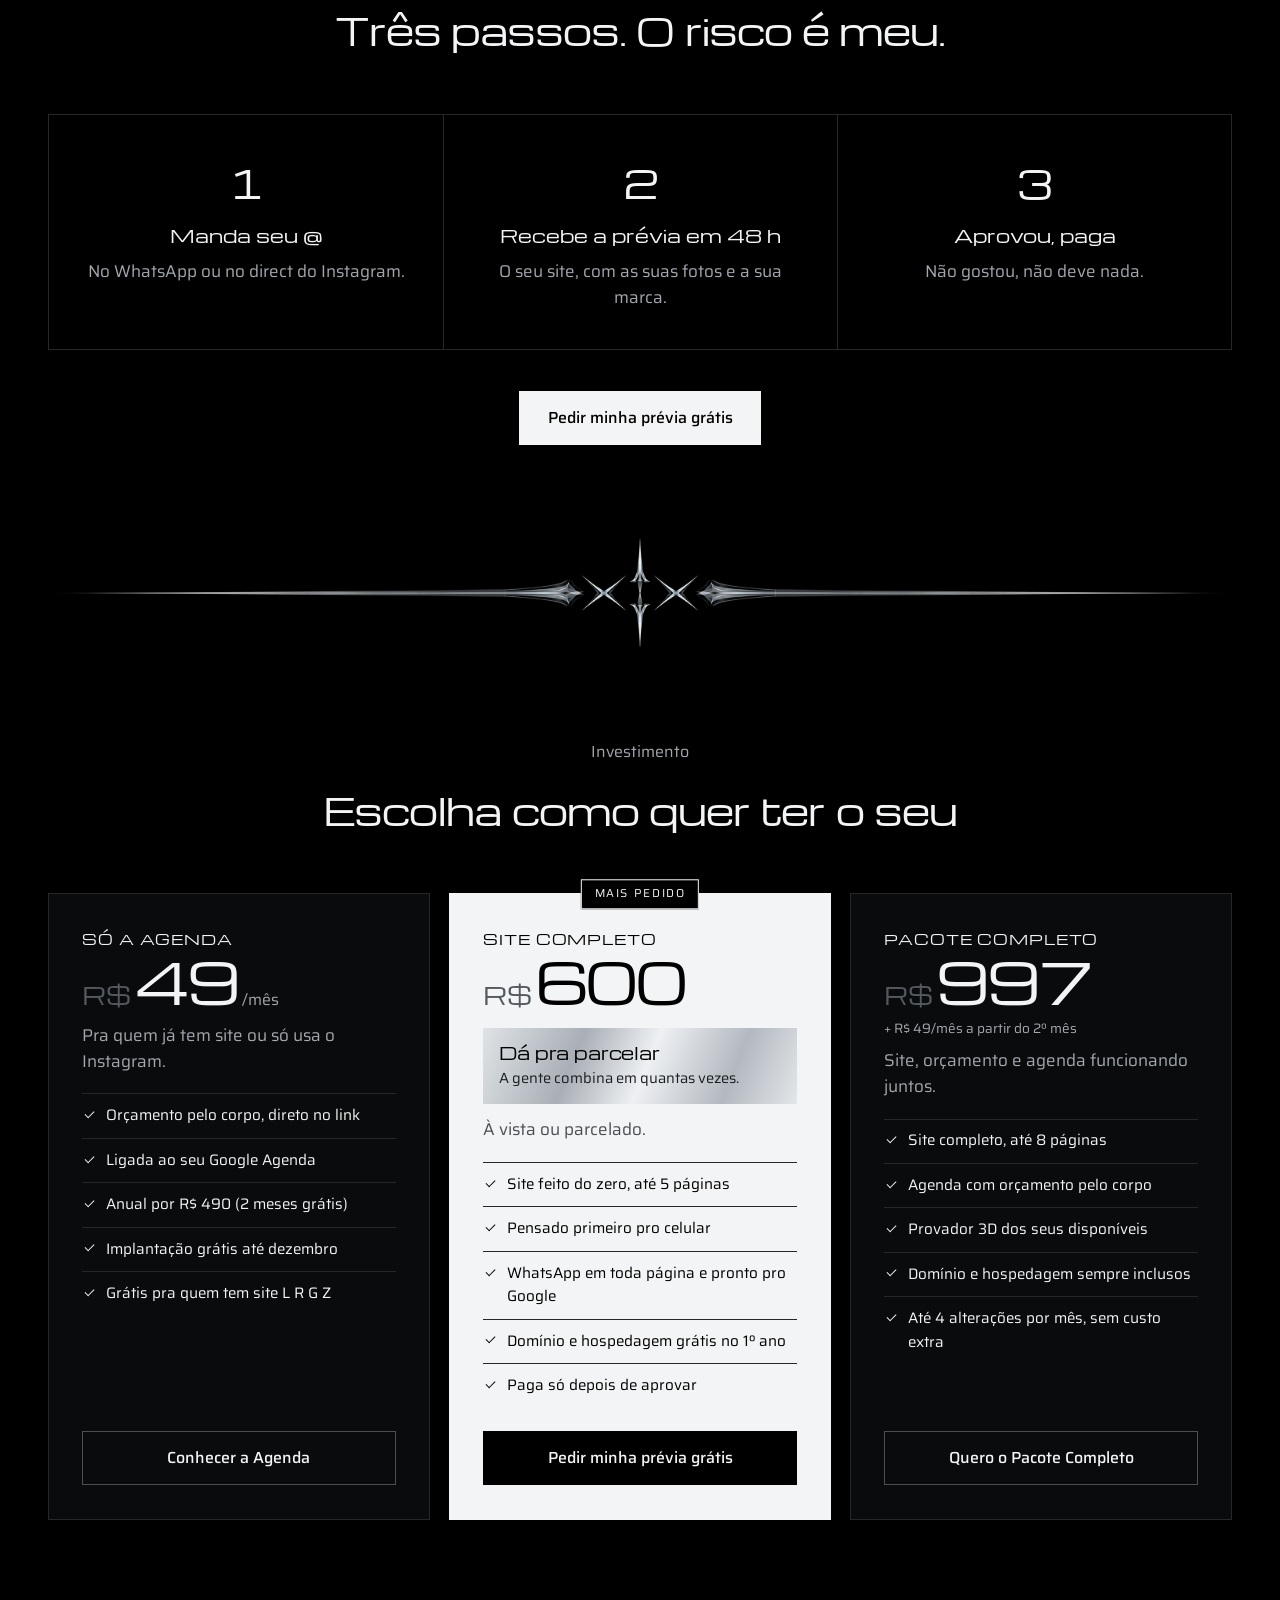
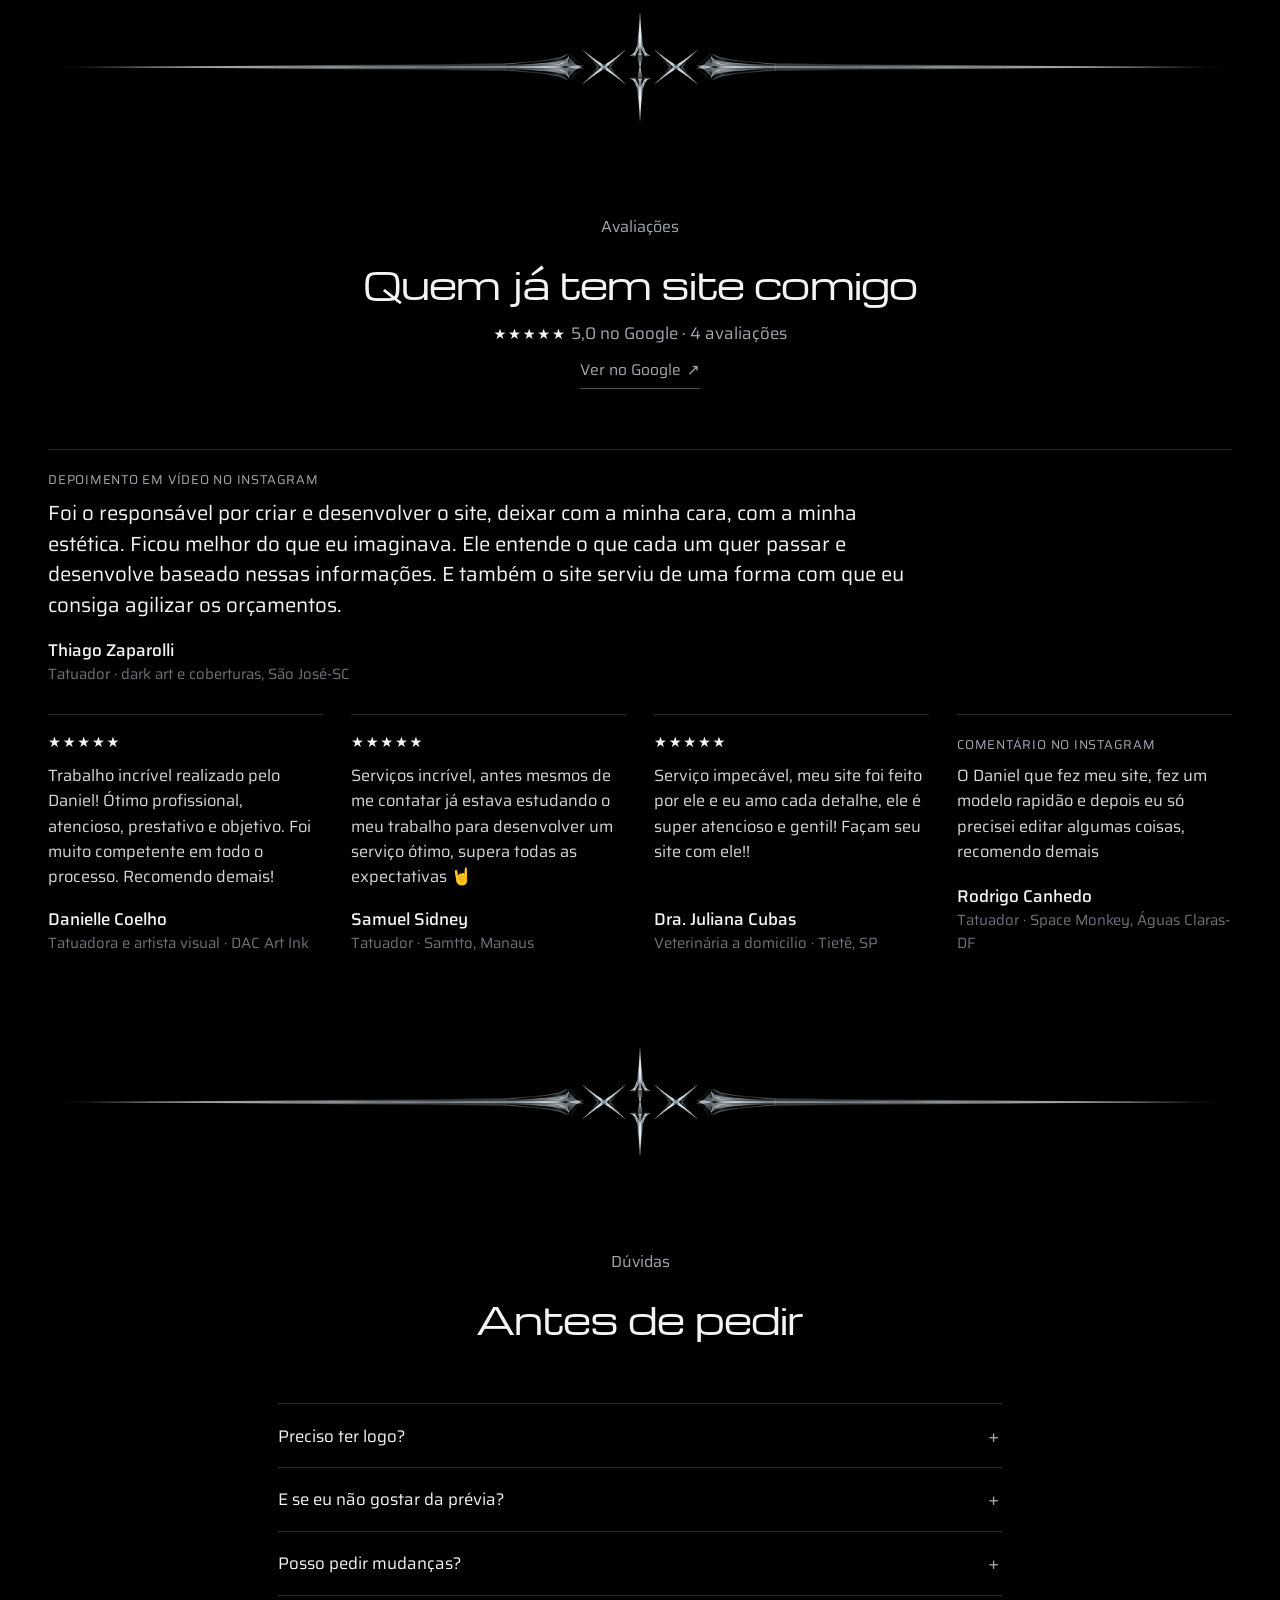
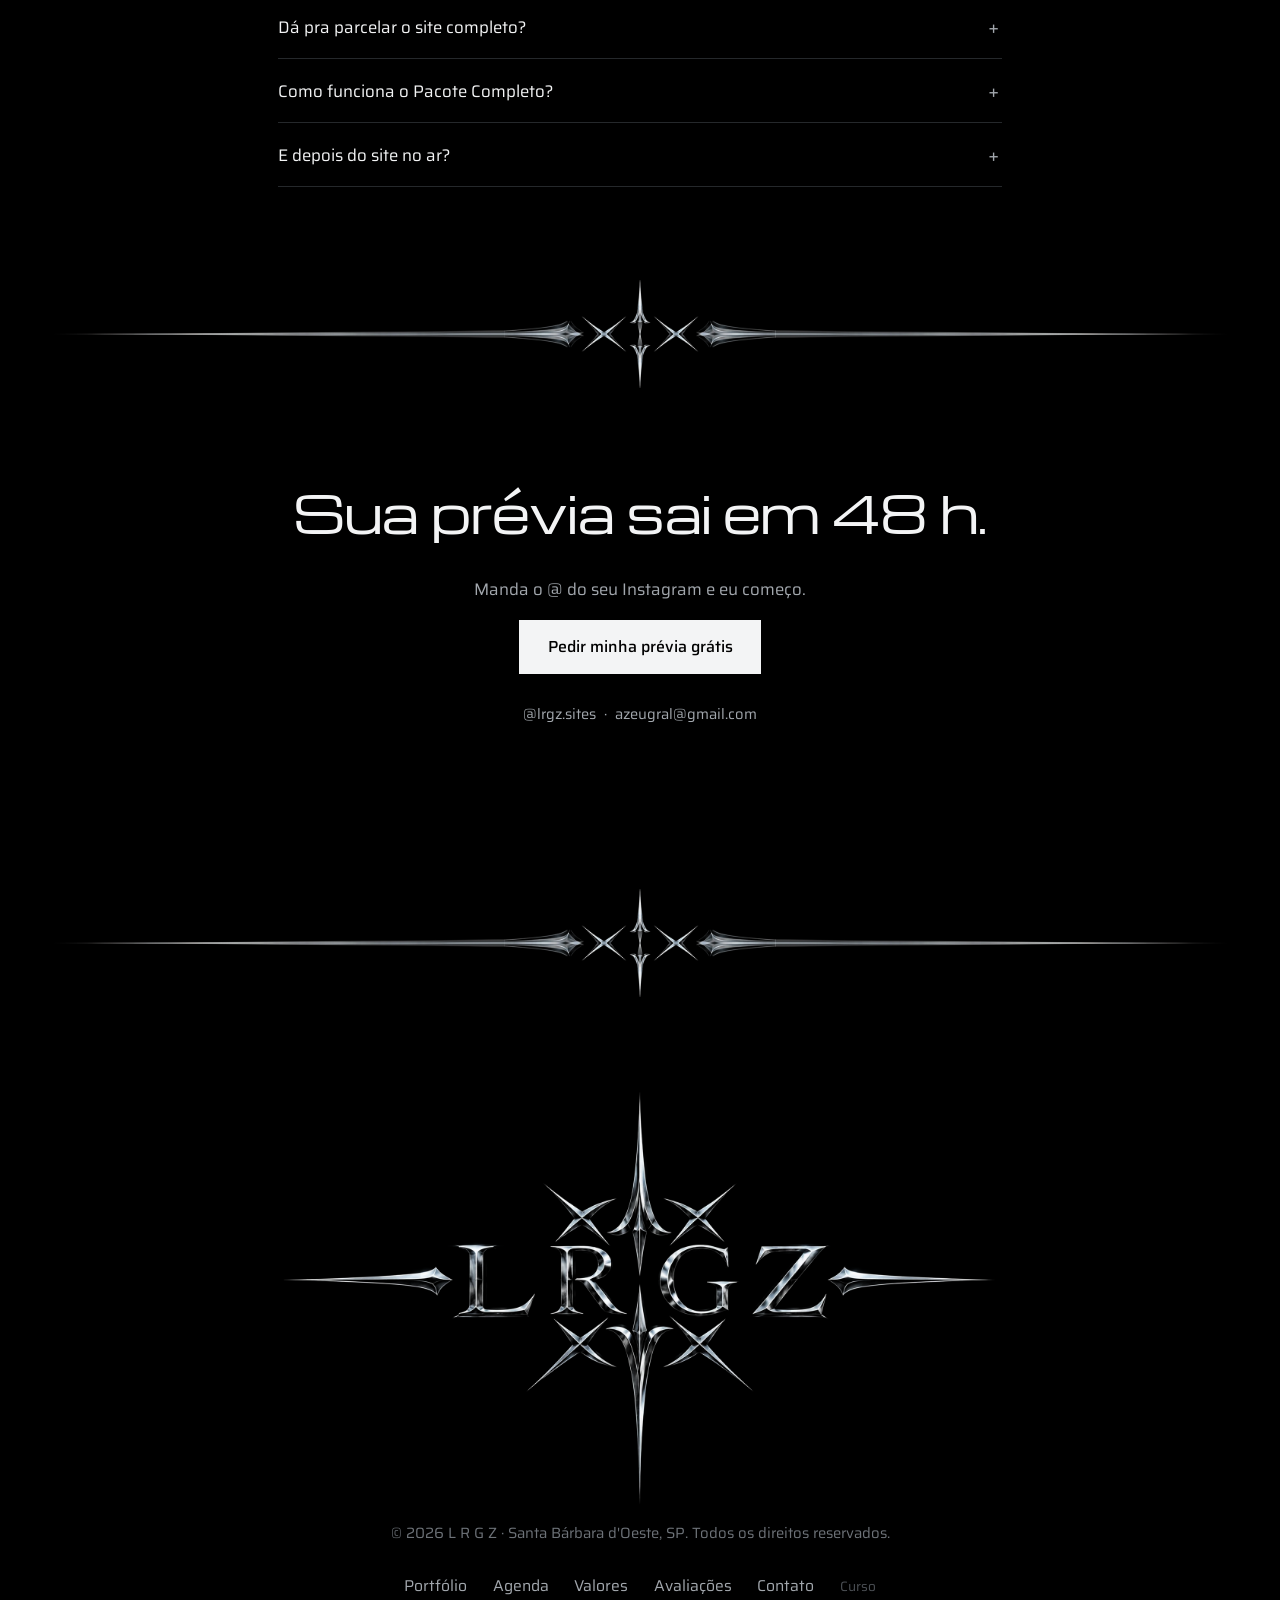
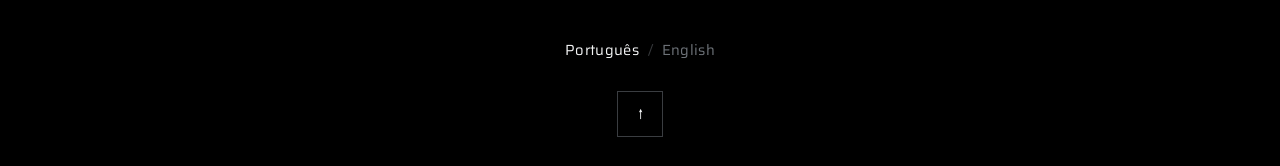
==== commit fb7feb9d: "Valores: Pacote Completo no lugar do site por mes Site completo no meio, Agenda e Pacote Completo (R" ====
--- a/index.html
+++ b/index.html
@@ -99,8 +99,7 @@
     "@type": "OfferCatalog",
     "name": "Formas de contratar",
     "itemListElement": [
-     {"@type": "Offer", "name": "Site por mensalidade", "priceCurrency": "BRL", "price": "67",
-      "priceSpecification": {"@type": "UnitPriceSpecification", "price": "67", "priceCurrency": "BRL", "unitText": "mês"},
+     {"@type": "Offer", "name": "Pacote Completo (site + agenda)", "priceCurrency": "BRL", "price": "997",
       "url": "https://lrgz.com.br/#investimento"},
      {"@type": "Offer", "name": "L R G Z Agenda", "priceCurrency": "BRL", "price": "49",
       "priceSpecification": {"@type": "UnitPriceSpecification", "price": "49", "priceCurrency": "BRL", "unitText": "mês"},
@@ -452,18 +451,18 @@
       <div class="planos">
 
         <article class="plano">
-          <p class="plano-nome">Site por mês</p>
+          <p class="plano-nome">Só a Agenda</p>
           <p class="plano-de bf-only" aria-hidden="true">&nbsp;</p>
-          <p class="plano-valor"><span class="pc-moeda">R$</span><span class="pc-num">67</span><span class="plano-per">/mês</span></p>
-          <p class="plano-sub">Site completo sem pagar tudo de uma vez.</p>
+          <p class="plano-valor"><span class="pc-moeda">R$</span><span class="pc-num">49</span><span class="plano-per">/mês</span></p>
+          <p class="plano-sub">Pra quem já tem site ou só usa o Instagram.</p>
           <ul>
-            <li>Mesmo site feito do zero</li>
-            <li>Domínio e hospedagem dentro</li>
-            <li>Até 2 alterações por mês</li>
-            <li>Implantação de R$ 200, fidelidade de 6 meses</li>
-            <li>Paga as mensalidades com o site no ar</li>
+            <li>Orçamento pelo corpo, direto no link</li>
+            <li>Ligada ao seu Google Agenda</li>
+            <li>Anual por R$ 490 (2 meses grátis)</li>
+            <li>Implantação grátis até dezembro</li>
+            <li>Grátis pra quem tem site L R G Z</li>
           </ul>
-          <a href="https://wa.me/5519984428872?text=Oi%20Daniel%2C%20quero%20uma%20pr%C3%A9via%20gr%C3%A1tis%20do%20meu%20site%20no%20plano%20mensal.%20Meu%20%40%20%C3%A9%3A%20" target="_blank" rel="noopener" class="btn btn-outline">Quero pagar por mês</a>
+          <a href="/agenda" class="btn btn-outline">Conhecer a Agenda</a>
         </article>
 
         <article class="plano plano--destaque">
@@ -483,19 +482,19 @@
           <a href="https://wa.me/5519984428872?text=Oi%20Daniel%2C%20quero%20uma%20pr%C3%A9via%20gr%C3%A1tis%20do%20meu%20site.%20Meu%20%40%20%C3%A9%3A%20" target="_blank" rel="noopener" class="btn">Pedir minha prévia grátis</a>
         </article>
 
-        <article class="plano">
-          <p class="plano-nome">Só a Agenda</p>
+        <article class="plano plano--completo">
+          <p class="plano-nome">Pacote Completo</p>
           <p class="plano-de bf-only" aria-hidden="true">&nbsp;</p>
-          <p class="plano-valor"><span class="pc-moeda">R$</span><span class="pc-num">49</span><span class="plano-per">/mês</span></p>
-          <p class="plano-sub">Pra quem já tem site ou só usa o Instagram.</p>
+          <p class="plano-valor"><span class="pc-moeda">R$</span><span class="pc-num">997</span><span class="plano-a">+ R$ 49/mês a partir do 2º mês</span></p>
+          <p class="plano-sub">Site, orçamento e agenda funcionando juntos.</p>
           <ul>
-            <li>Orçamento pelo corpo, direto no link</li>
-            <li>Ligada ao seu Google Agenda</li>
-            <li>Anual por R$ 490 (2 meses grátis)</li>
-            <li>Implantação grátis até dezembro</li>
-            <li>Grátis pra quem tem site L R G Z</li>
+            <li>Site completo, até 8 páginas</li>
+            <li>Agenda com orçamento pelo corpo</li>
+            <li>Provador 3D dos seus disponíveis</li>
+            <li>Domínio e hospedagem sempre inclusos</li>
+            <li>Até 4 alterações por mês, sem custo extra</li>
           </ul>
-          <a href="/agenda" class="btn btn-outline">Conhecer a Agenda</a>
+          <a href="https://wa.me/5519984428872?text=Oi%20Daniel%2C%20quero%20o%20Pacote%20Completo%20(site%20%2B%20agenda).%20Meu%20%40%20%C3%A9%3A%20" target="_blank" rel="noopener" class="btn btn-outline">Quero o Pacote Completo</a>
         </article>
 
       </div>
@@ -589,7 +588,7 @@
         <details><summary>E se eu não gostar da prévia?</summary><p>Você não paga nada.</p></details>
         <details><summary>Posso pedir mudanças?</summary><p>Sim. Os ajustes até a aprovação estão inclusos.</p></details>
         <details><summary>Dá pra parcelar o site completo?</summary><p>Sim. Você aprova a prévia e a gente combina em quantas vezes fica melhor pra você.</p></details>
-        <details><summary>O que muda no site por mês?</summary><p>No site, nada. Muda o pagamento: R$ 67 por mês, com implantação de R$ 200 e fidelidade de 6 meses. Se cancelar antes, você paga 30% das mensalidades que faltam; depois, cancela sem multa. O domínio fica com você e o site sai do ar no fim do mês pago.</p></details>
+        <details><summary>Como funciona o Pacote Completo?</summary><p>Você paga R$ 997 pelo site com a agenda já instalada, à vista ou parcelado, só depois de aprovar a prévia. O primeiro mês vem incluso; depois são R$ 49 por mês, que cobrem a agenda, o provador, o domínio, a hospedagem e até 4 alterações. Não tem fidelidade: se cancelar a mensalidade, o site continua seu e só a agenda e as alterações param.</p></details>
         <details><summary>E depois do site no ar?</summary><p>Troco foto, horário, preço ou texto sempre que precisar, na manutenção.</p></details>
       </div>
     </div>
@@ -639,7 +638,7 @@
      Texto sem tradução aparece em português, sem quebrar a página.
      Para esconder um elemento num idioma: data-only="pt" ou data-only="en".
      ============================================================ -->
-<script src="assets/i18n.js?v=30"></script>
+<script src="assets/i18n.js?v=31"></script>
 <a class="wa-float" id="waFloat" href="https://wa.me/5519984428872?text=Oi%20Daniel%2C%20quero%20uma%20pr%C3%A9via%20gr%C3%A1tis%20do%20meu%20site.%20Meu%20%40%20%C3%A9%3A%20" target="_blank" rel="noopener" aria-label="Falar no WhatsApp">
   <svg viewBox="0 0 24 24" fill="currentColor" aria-hidden="true"><path d="M17.47 14.38c-.3-.15-1.75-.86-2.02-.96-.27-.1-.47-.15-.67.15-.2.3-.77.96-.94 1.16-.17.2-.35.22-.64.07-.3-.15-1.25-.46-2.38-1.47-.88-.78-1.47-1.75-1.64-2.05-.17-.3-.02-.46.13-.61.13-.13.3-.35.45-.52.15-.17.2-.3.3-.5.1-.2.05-.37-.02-.52-.08-.15-.67-1.62-.92-2.22-.24-.58-.49-.5-.67-.51h-.57c-.2 0-.52.07-.79.37-.27.3-1.04 1.01-1.04 2.48s1.07 2.87 1.22 3.07c.15.2 2.1 3.2 5.08 4.49.71.31 1.26.49 1.69.62.71.23 1.36.2 1.87.12.57-.09 1.75-.72 2-1.41.25-.69.25-1.28.17-1.41-.07-.13-.27-.2-.57-.35z"/><path d="M12.04 2.5C6.79 2.5 2.52 6.77 2.52 12.02c0 1.68.44 3.32 1.28 4.77L2.5 21.5l4.85-1.27a9.47 9.47 0 0 0 4.69 1.2h.01c5.25 0 9.52-4.27 9.52-9.52a9.46 9.46 0 0 0-2.79-6.73 9.46 9.46 0 0 0-6.74-2.79zm0 17.35h-.01a7.9 7.9 0 0 1-4.02-1.1l-.29-.17-2.98.78.8-2.91-.19-.3a7.88 7.88 0 0 1-1.21-4.2c0-4.36 3.55-7.91 7.91-7.91 2.11 0 4.1.82 5.59 2.32a7.86 7.86 0 0 1 2.32 5.6c0 4.36-3.55 7.89-7.92 7.89z"/></svg>
   <span>Falar no WhatsApp</span>
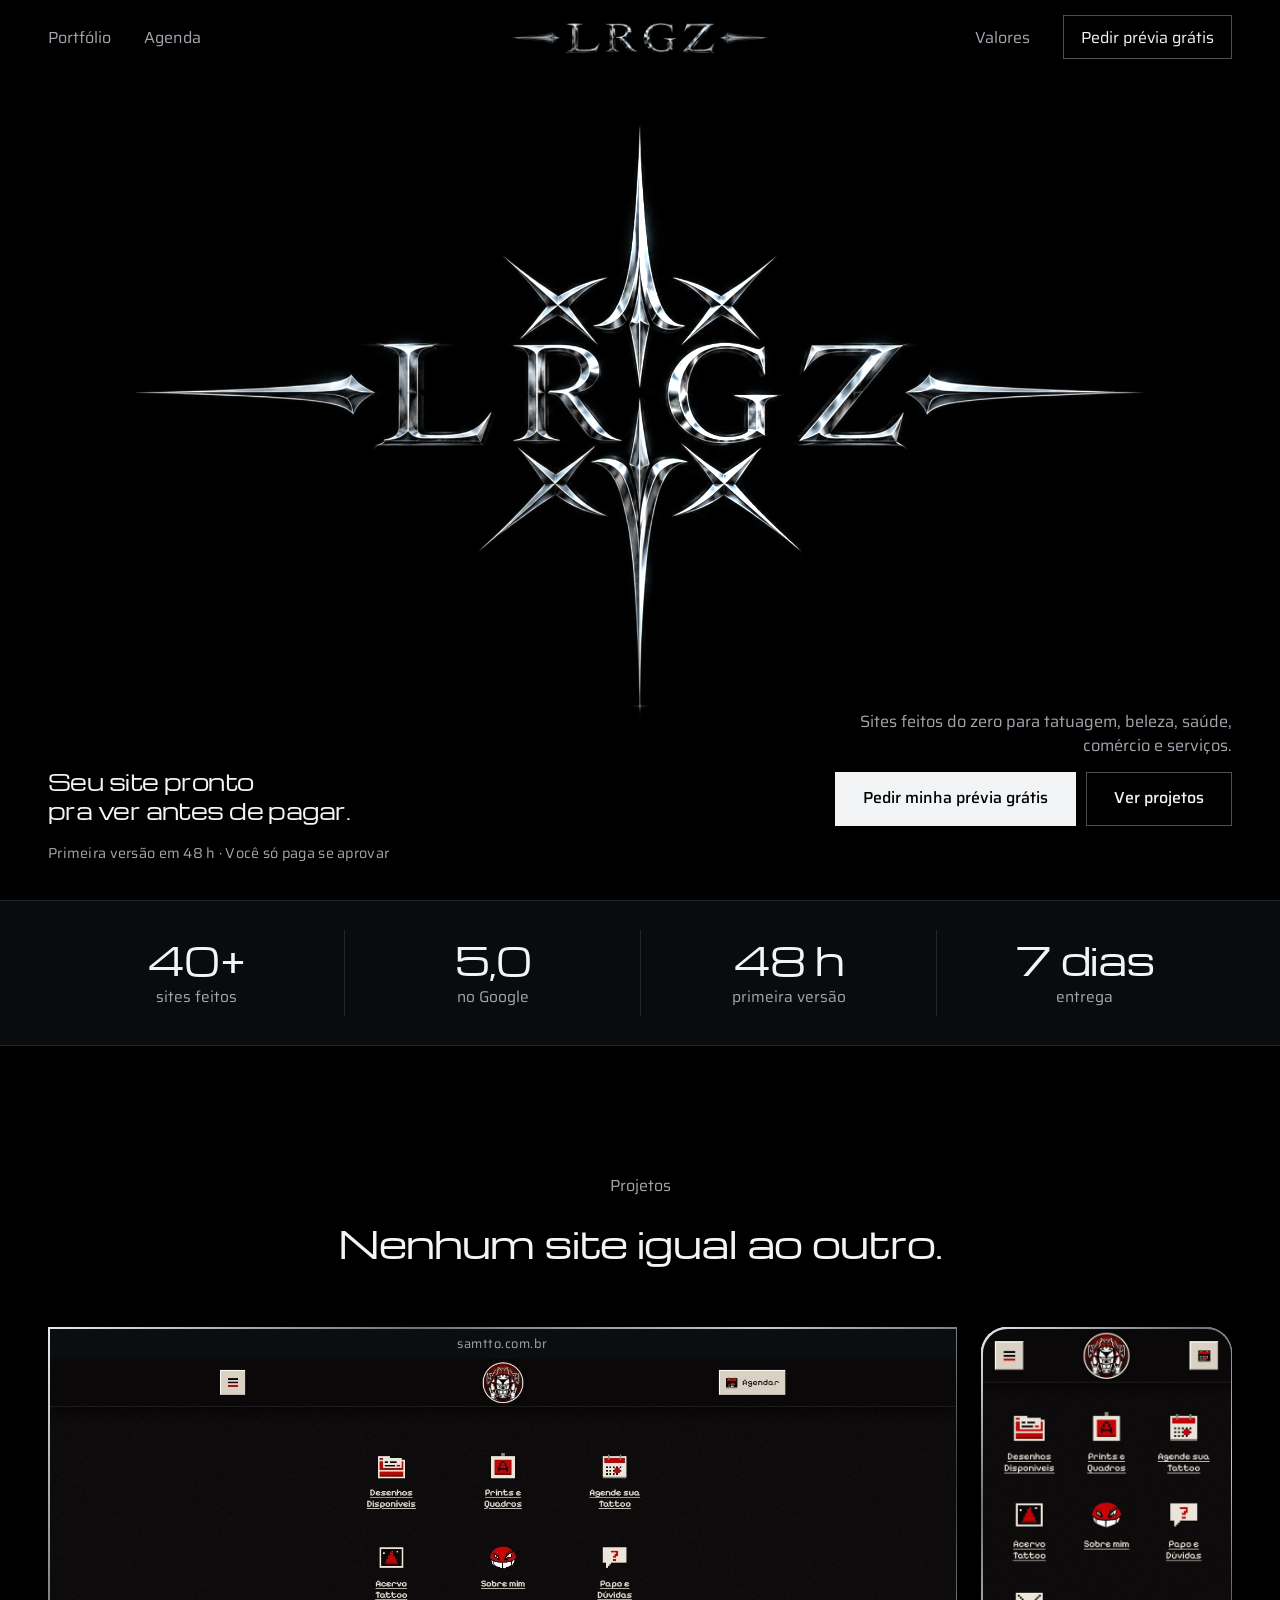
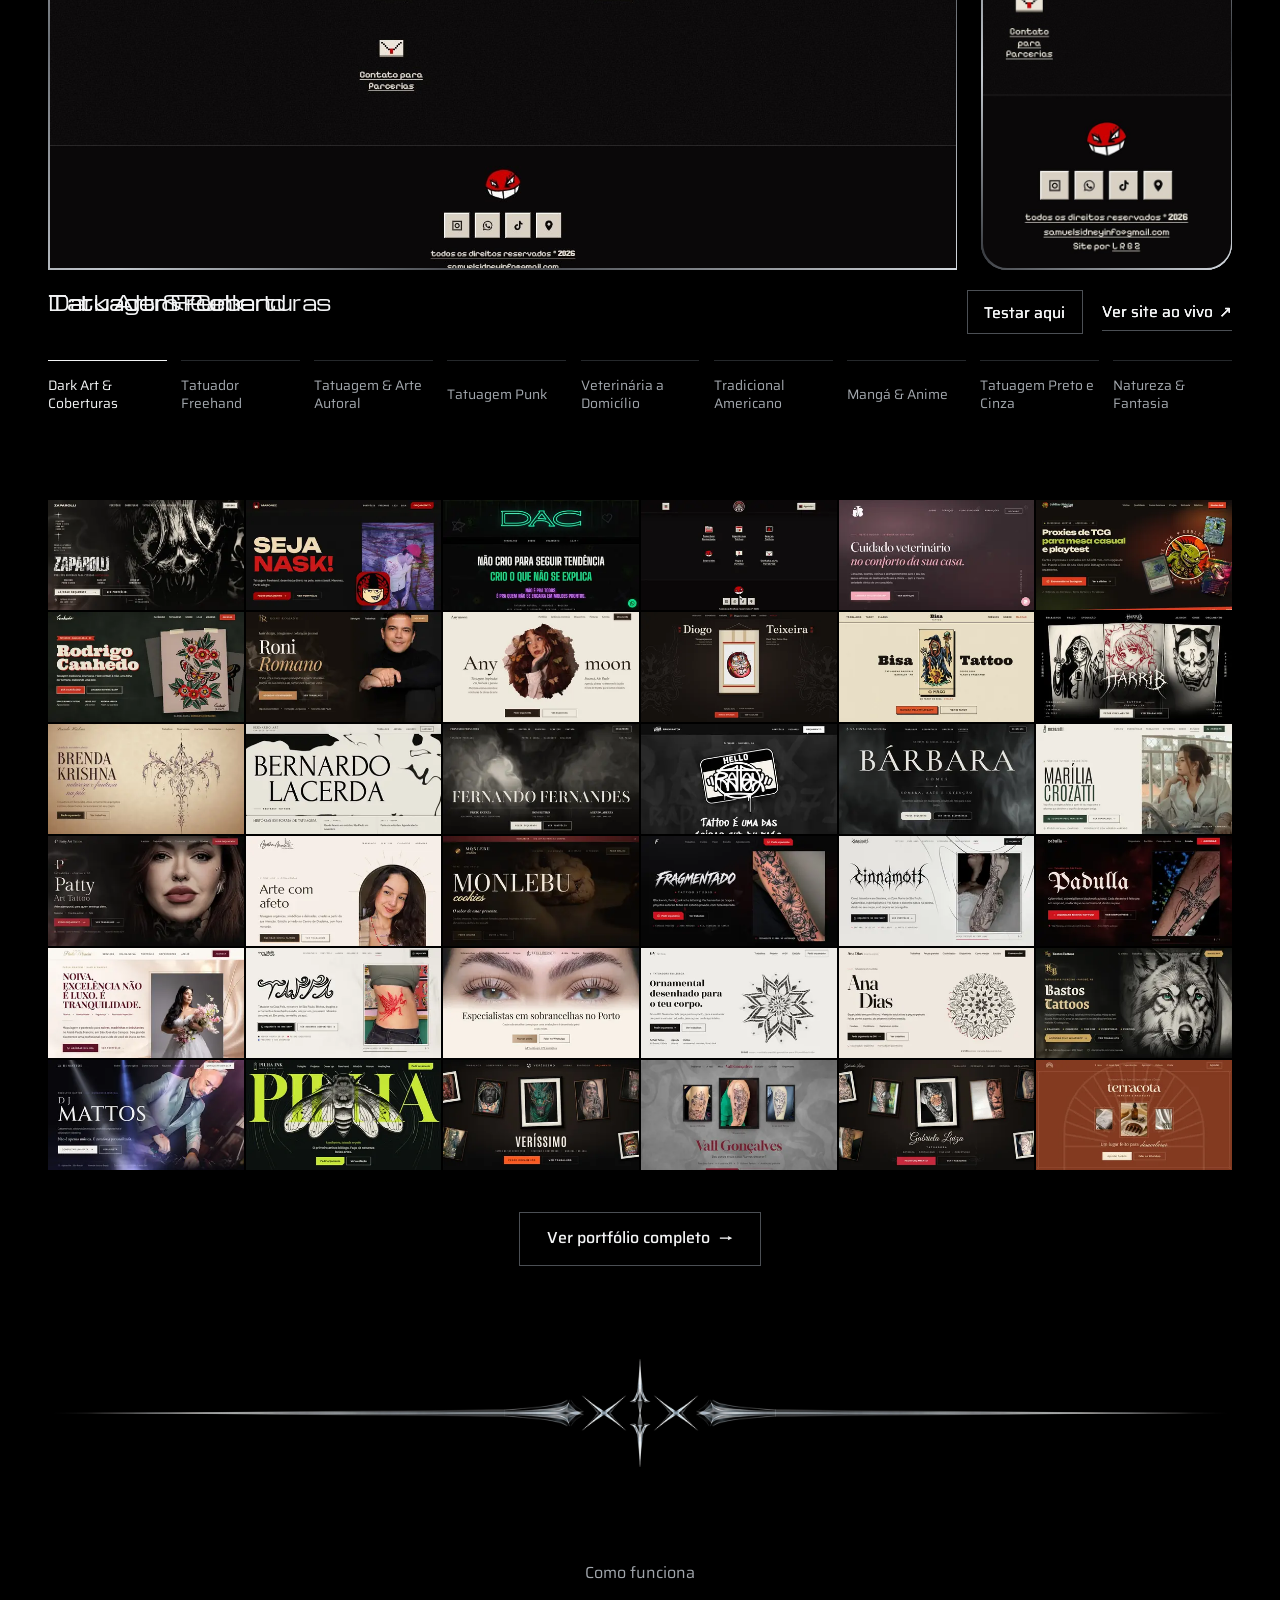
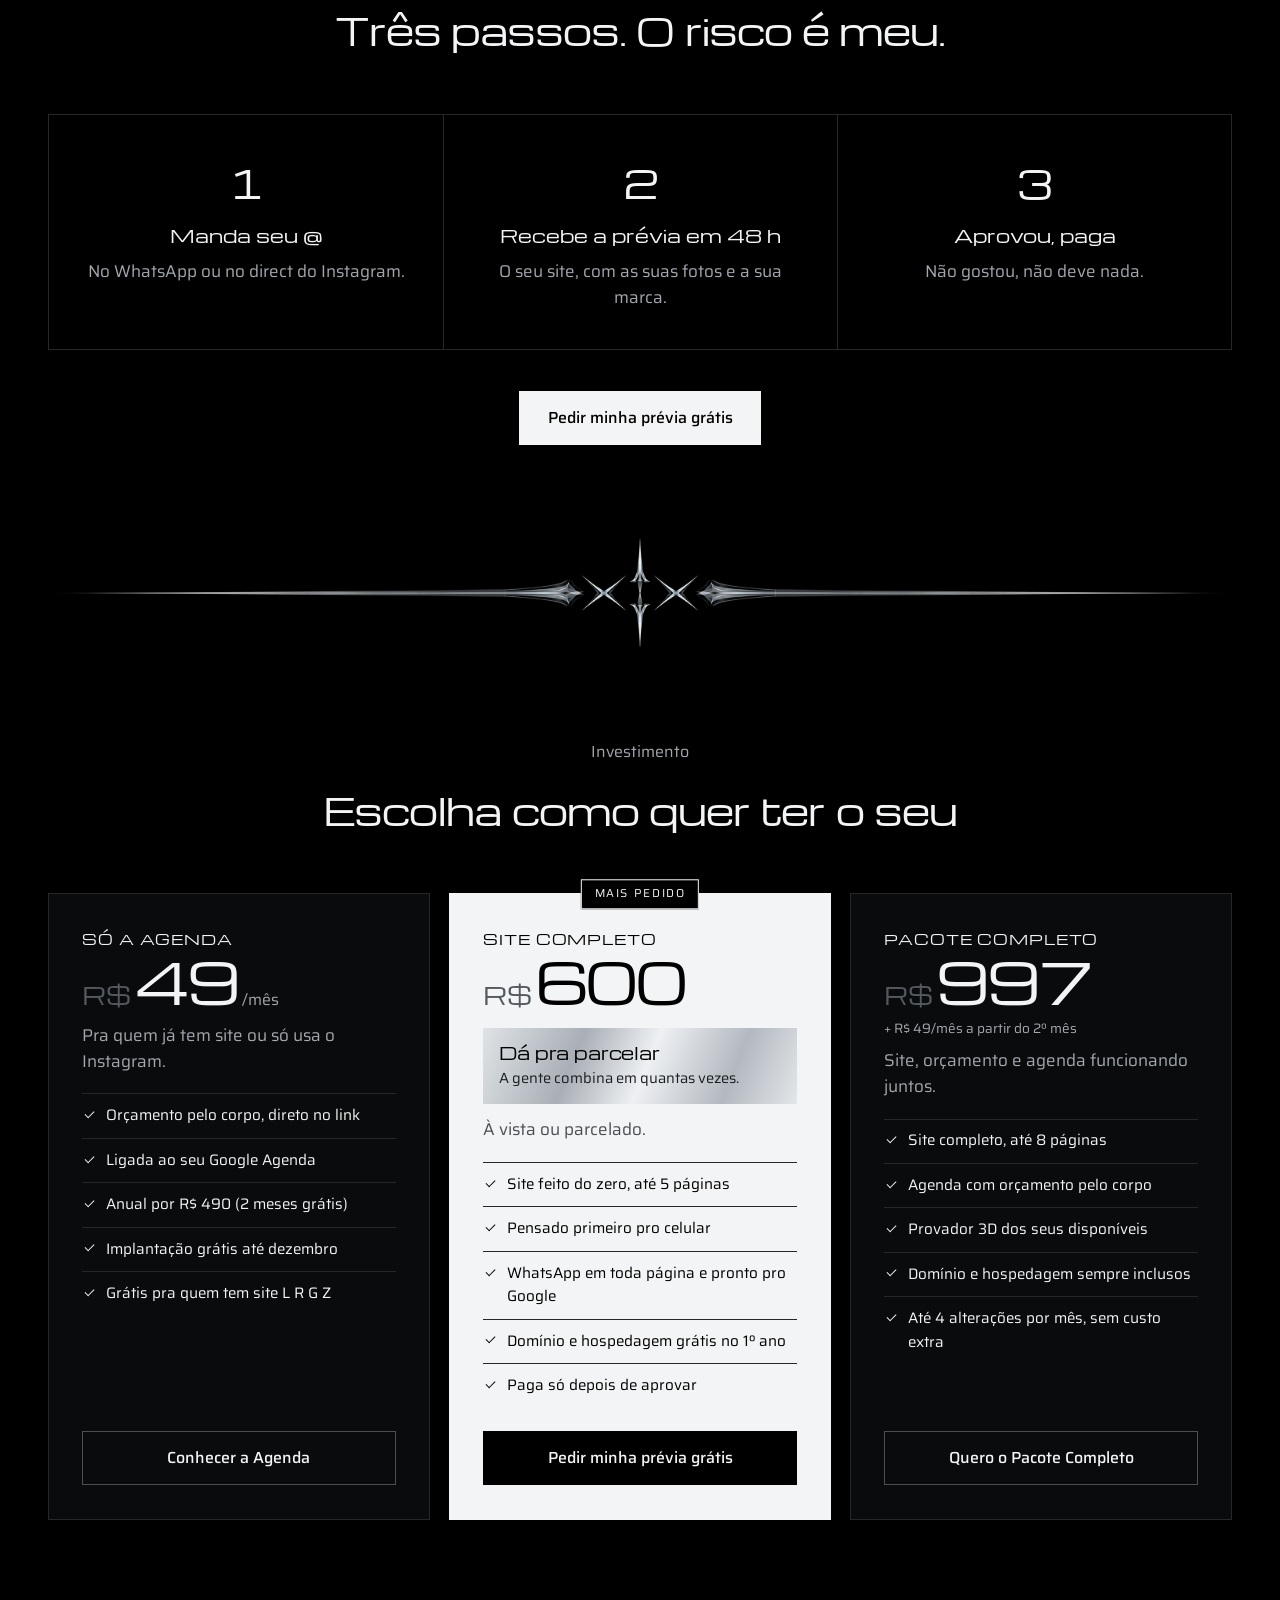
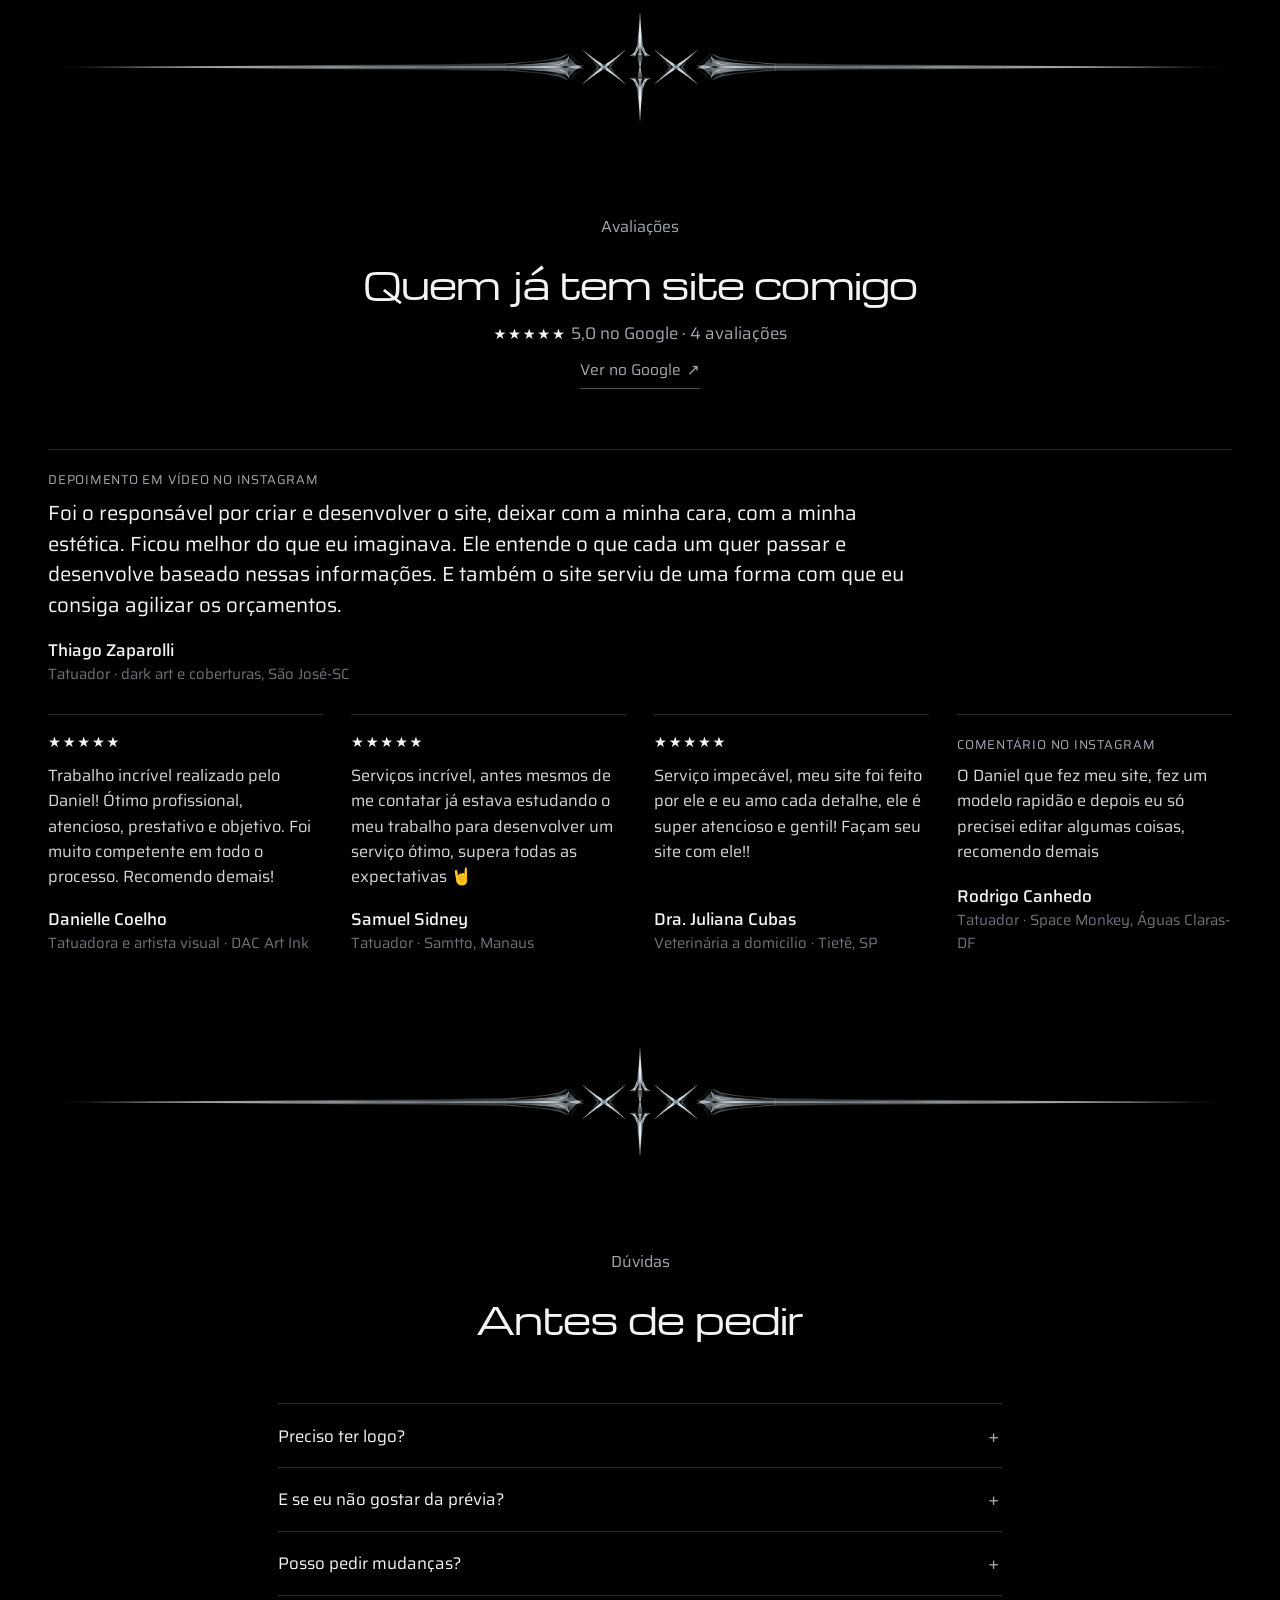
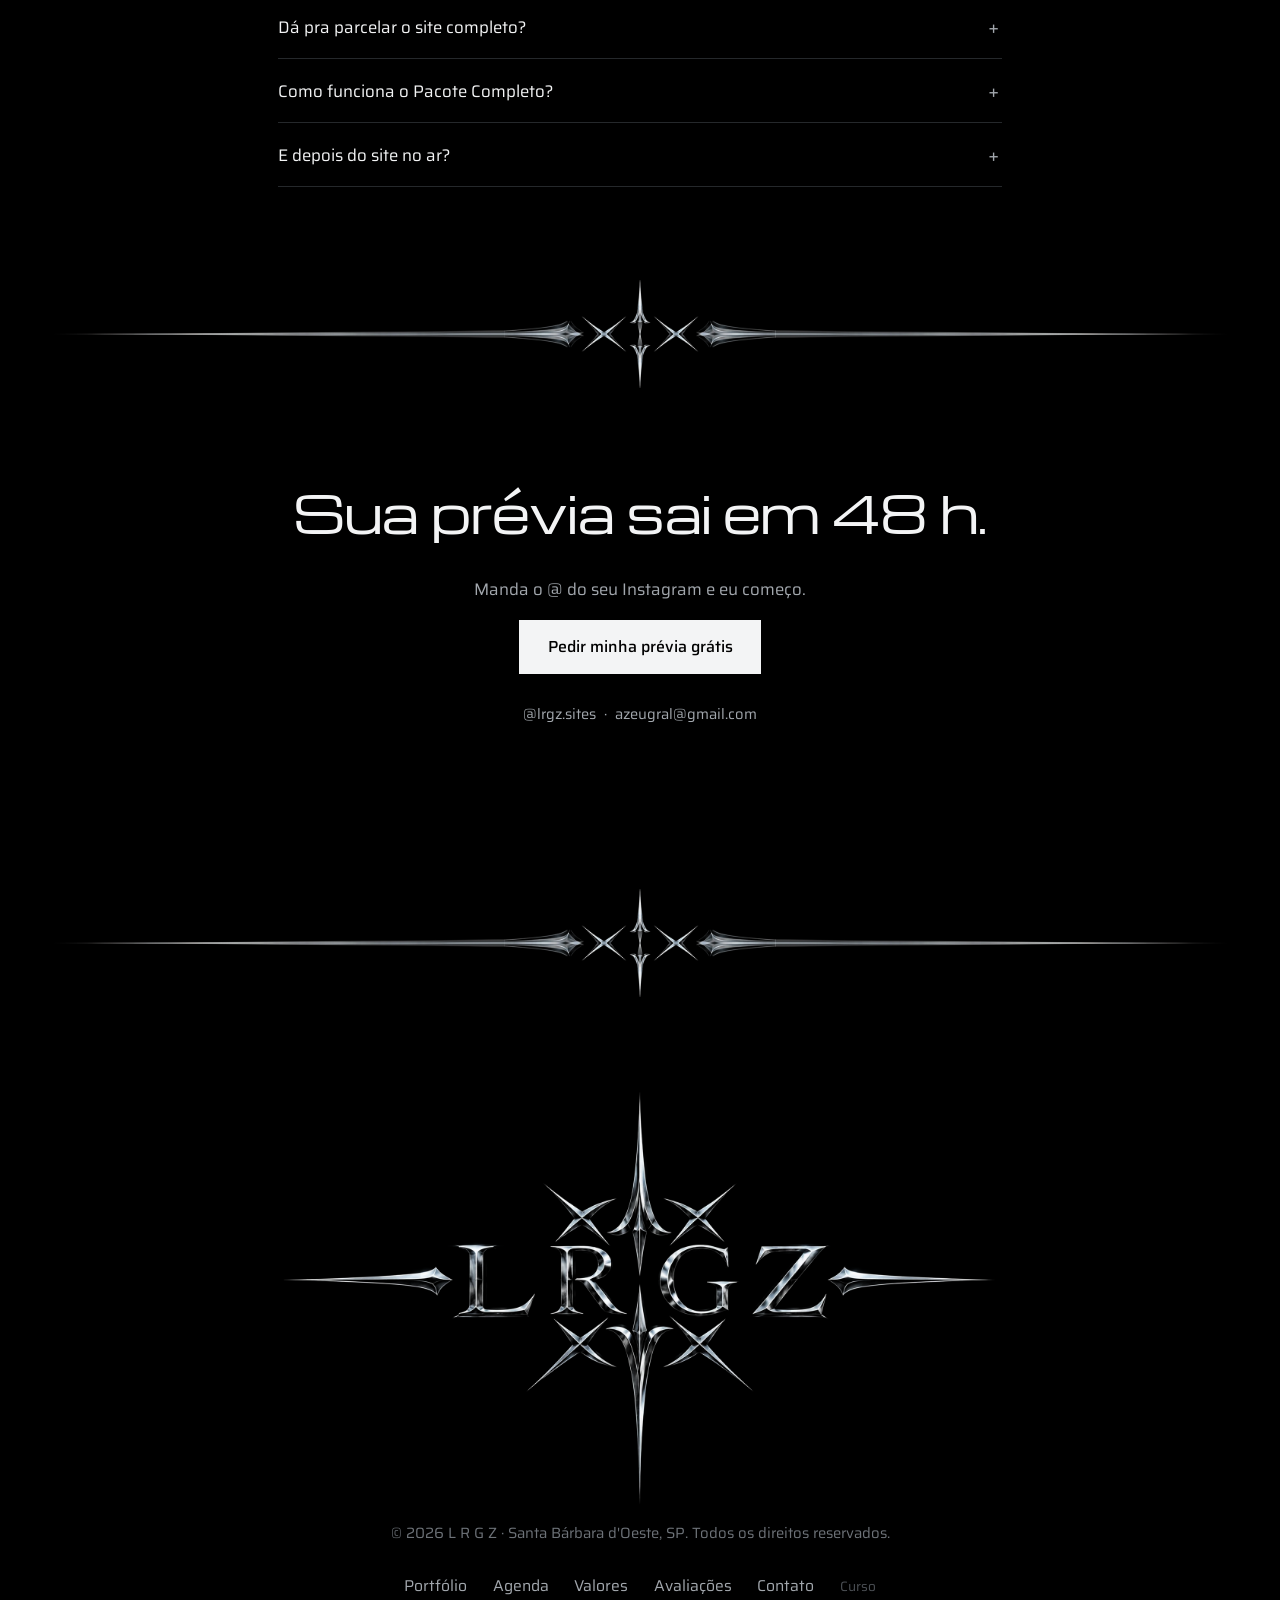
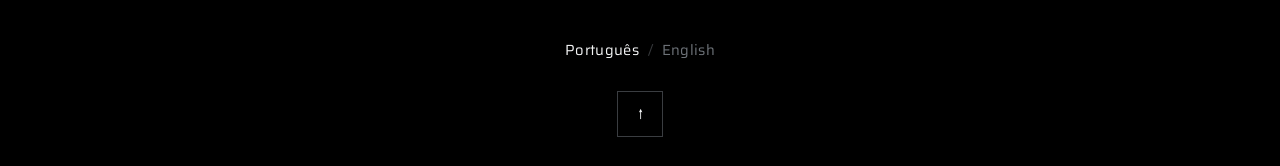
==== commit 4b09c765: "SEO: desliga ofuscação de e-mail do Cloudflare (404 em /cdn-cgi no Search Console) Co-Authored-By: C" ====
--- a/index.html
+++ b/index.html
@@ -117,7 +117,7 @@
 <link rel="preload" as="image" href="assets/marca/sigilo-quadro-poster.jpg?v=4" media="(min-width:700px) and (max-width:999px)">
 <link rel="stylesheet" href="assets/lrgz.css?v=34">
 </head>
-<body>
+<body><!--email_off-->
 
 
 <!-- Black Friday: some sozinha em 01/12 (ver o script no head e .bf-only no CSS) -->
@@ -737,5 +737,5 @@
 
 <script src="assets/modais.js?v=2"></script>
 
-</body>
+<!--/email_off--></body>
 </html>
